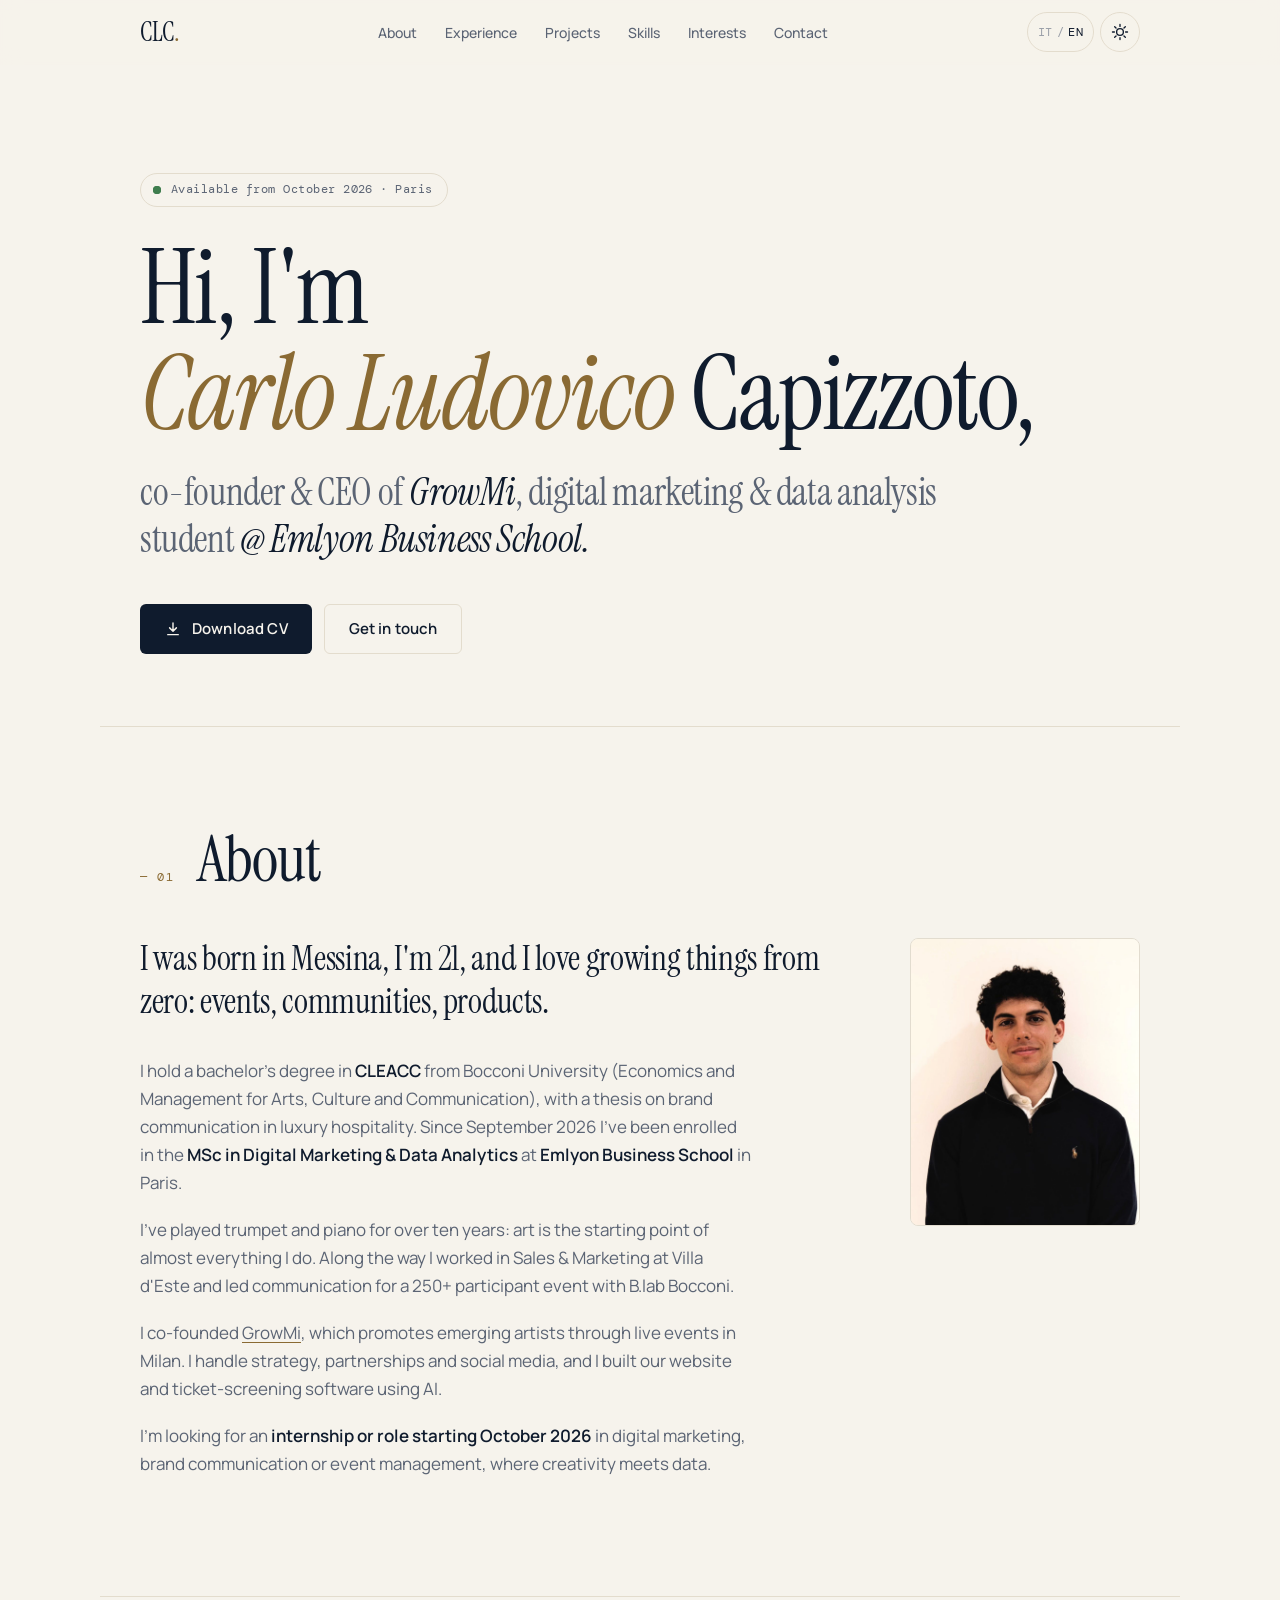
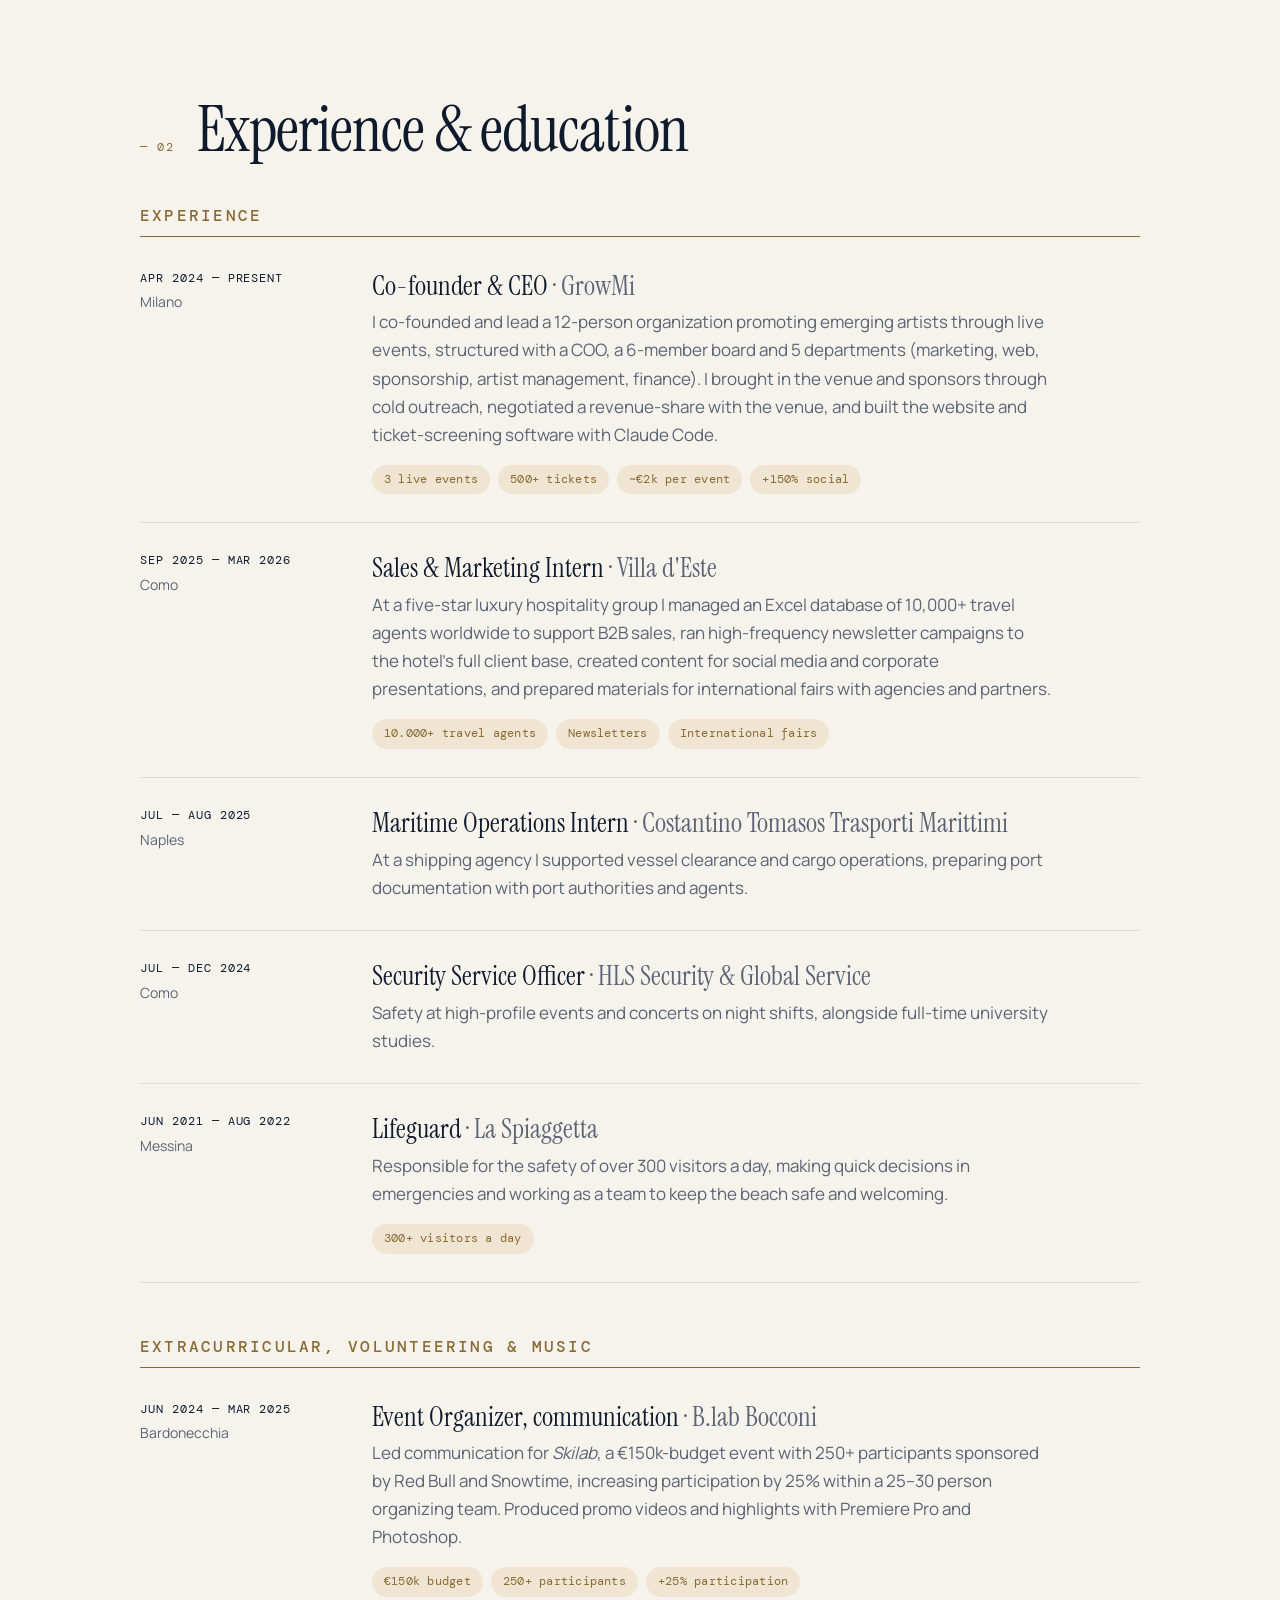
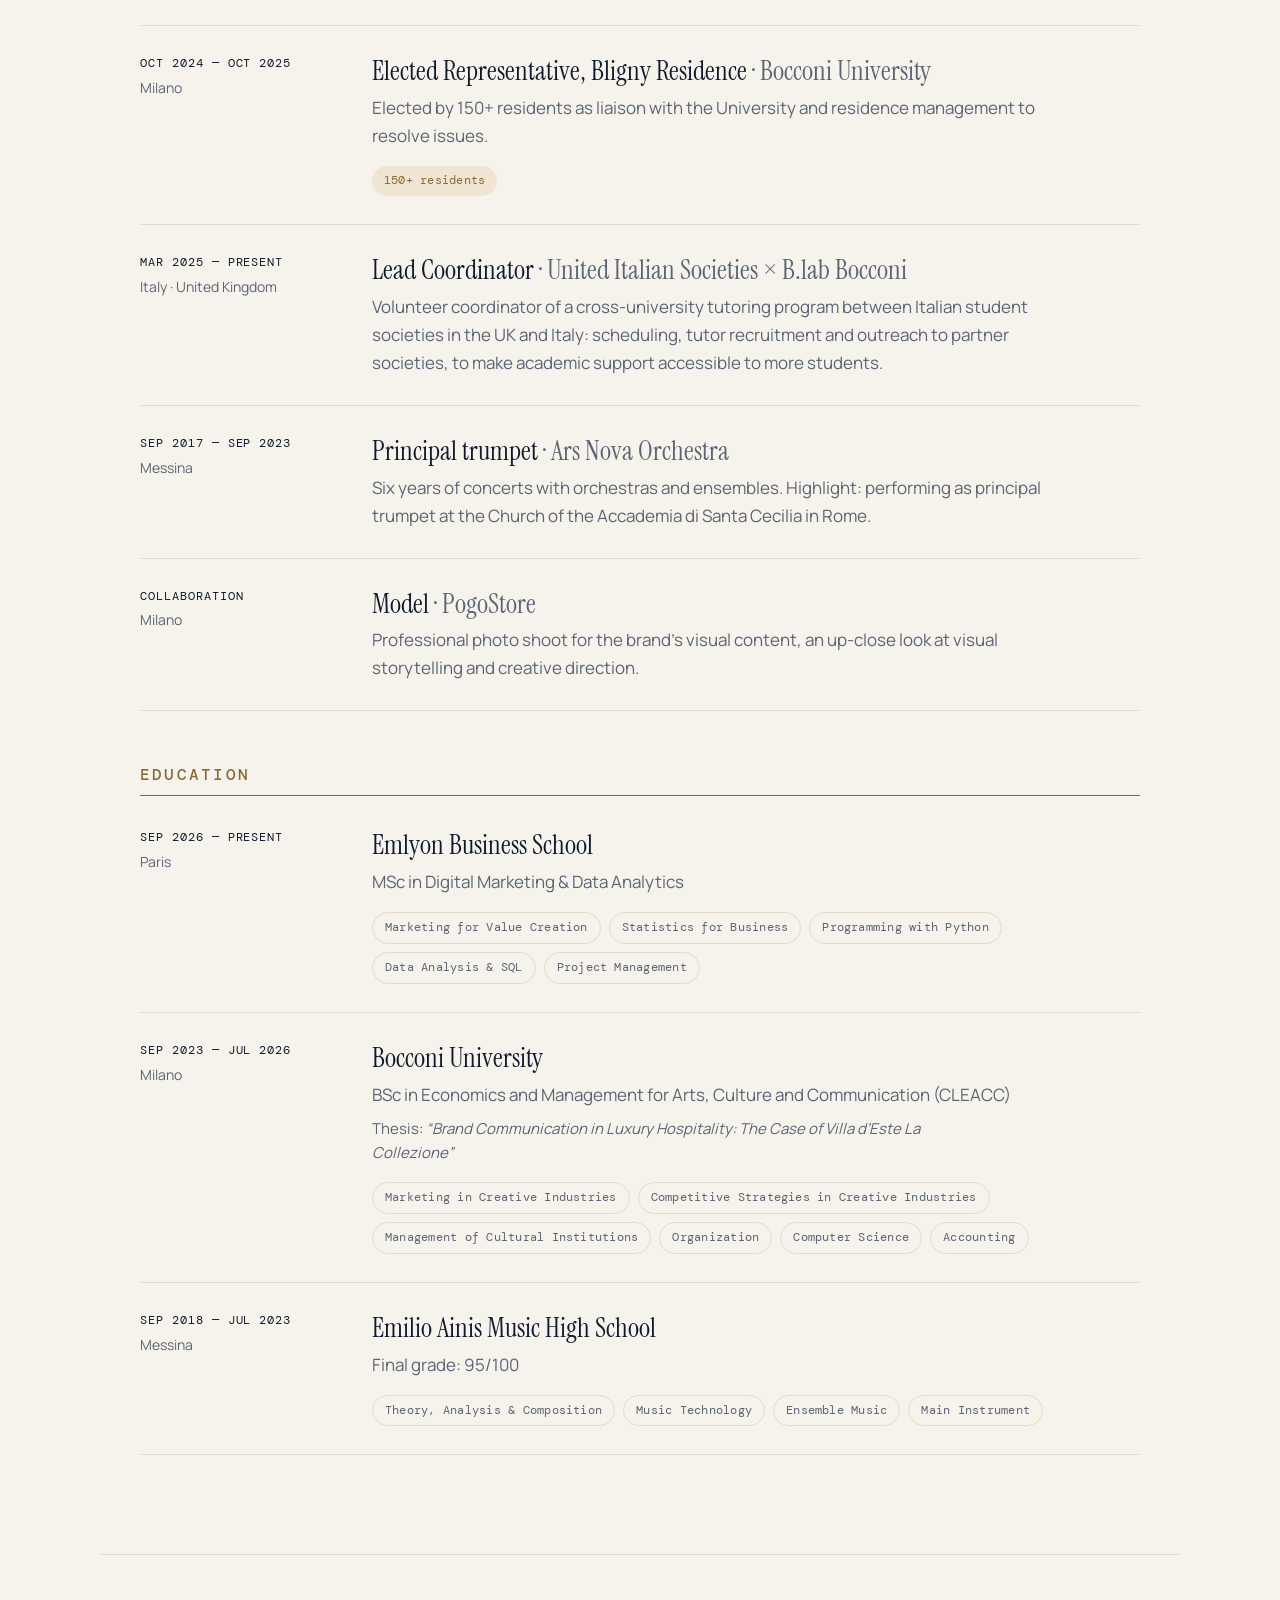
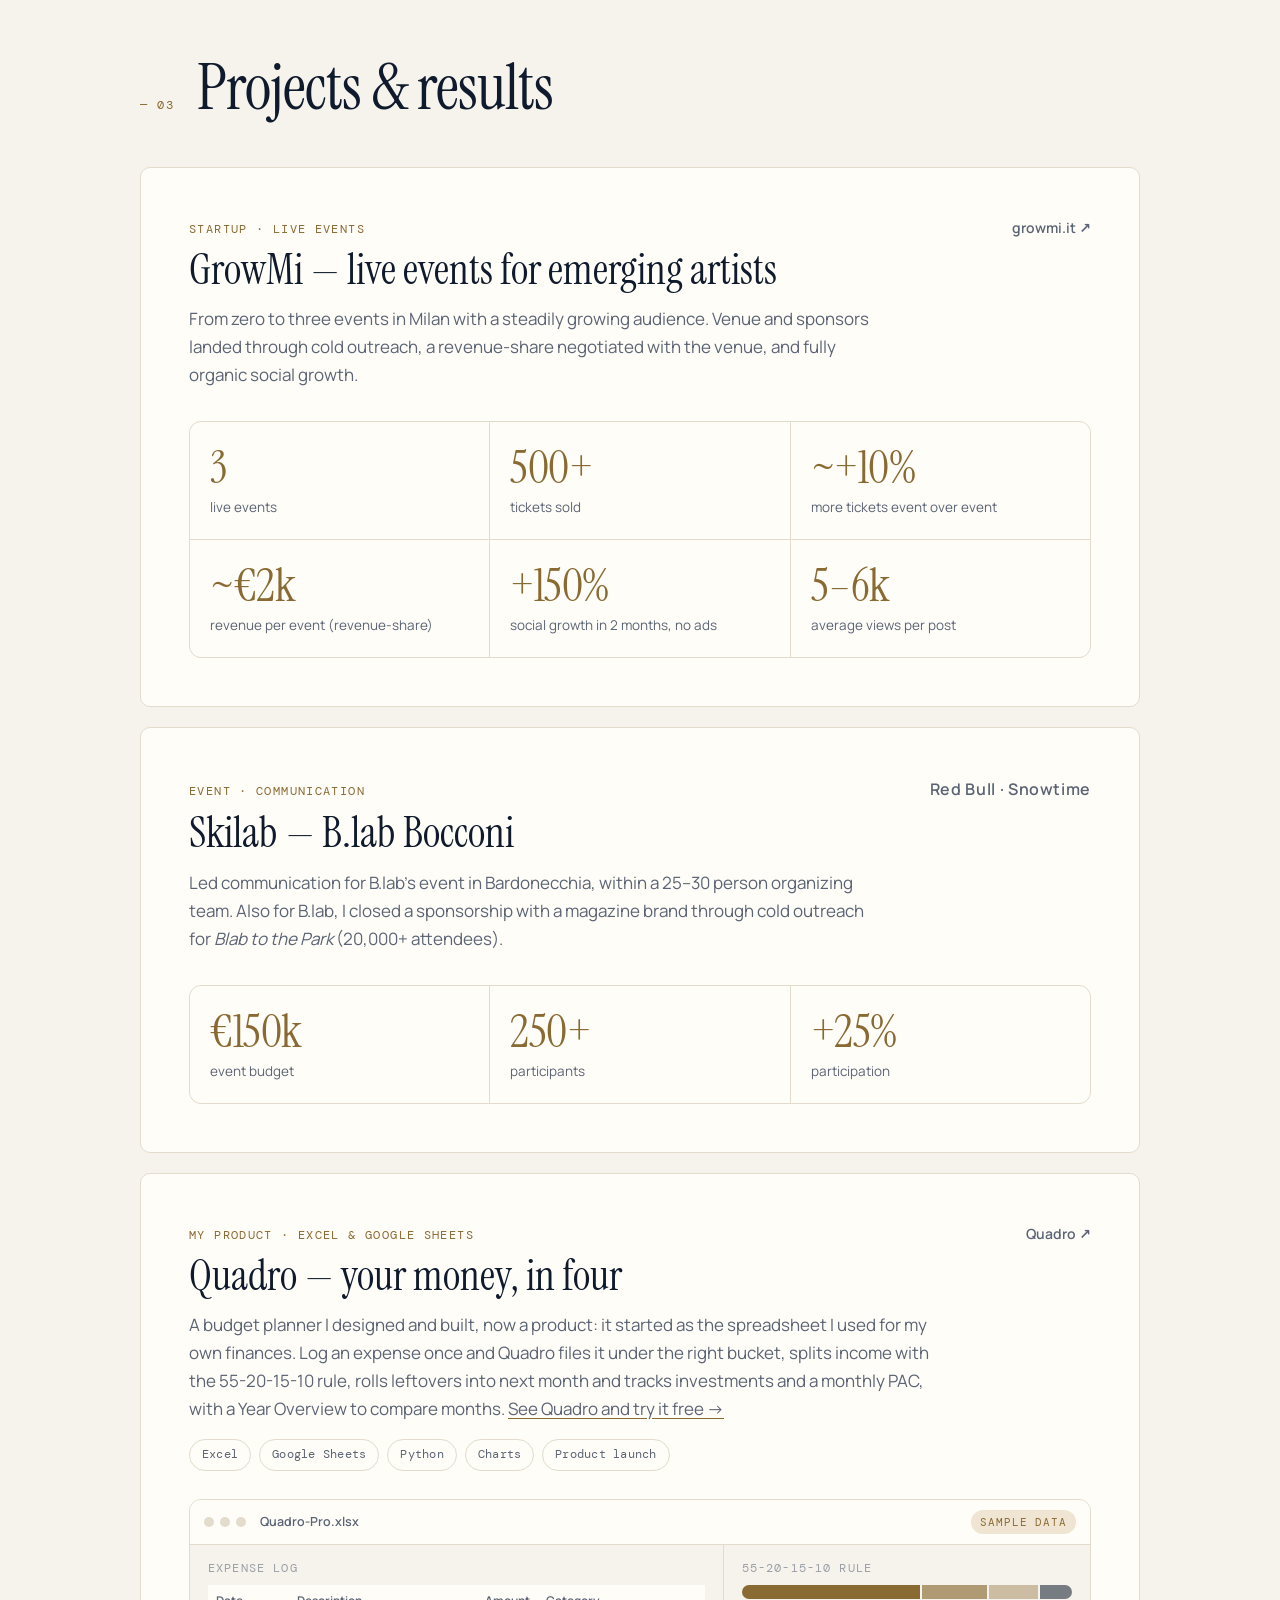
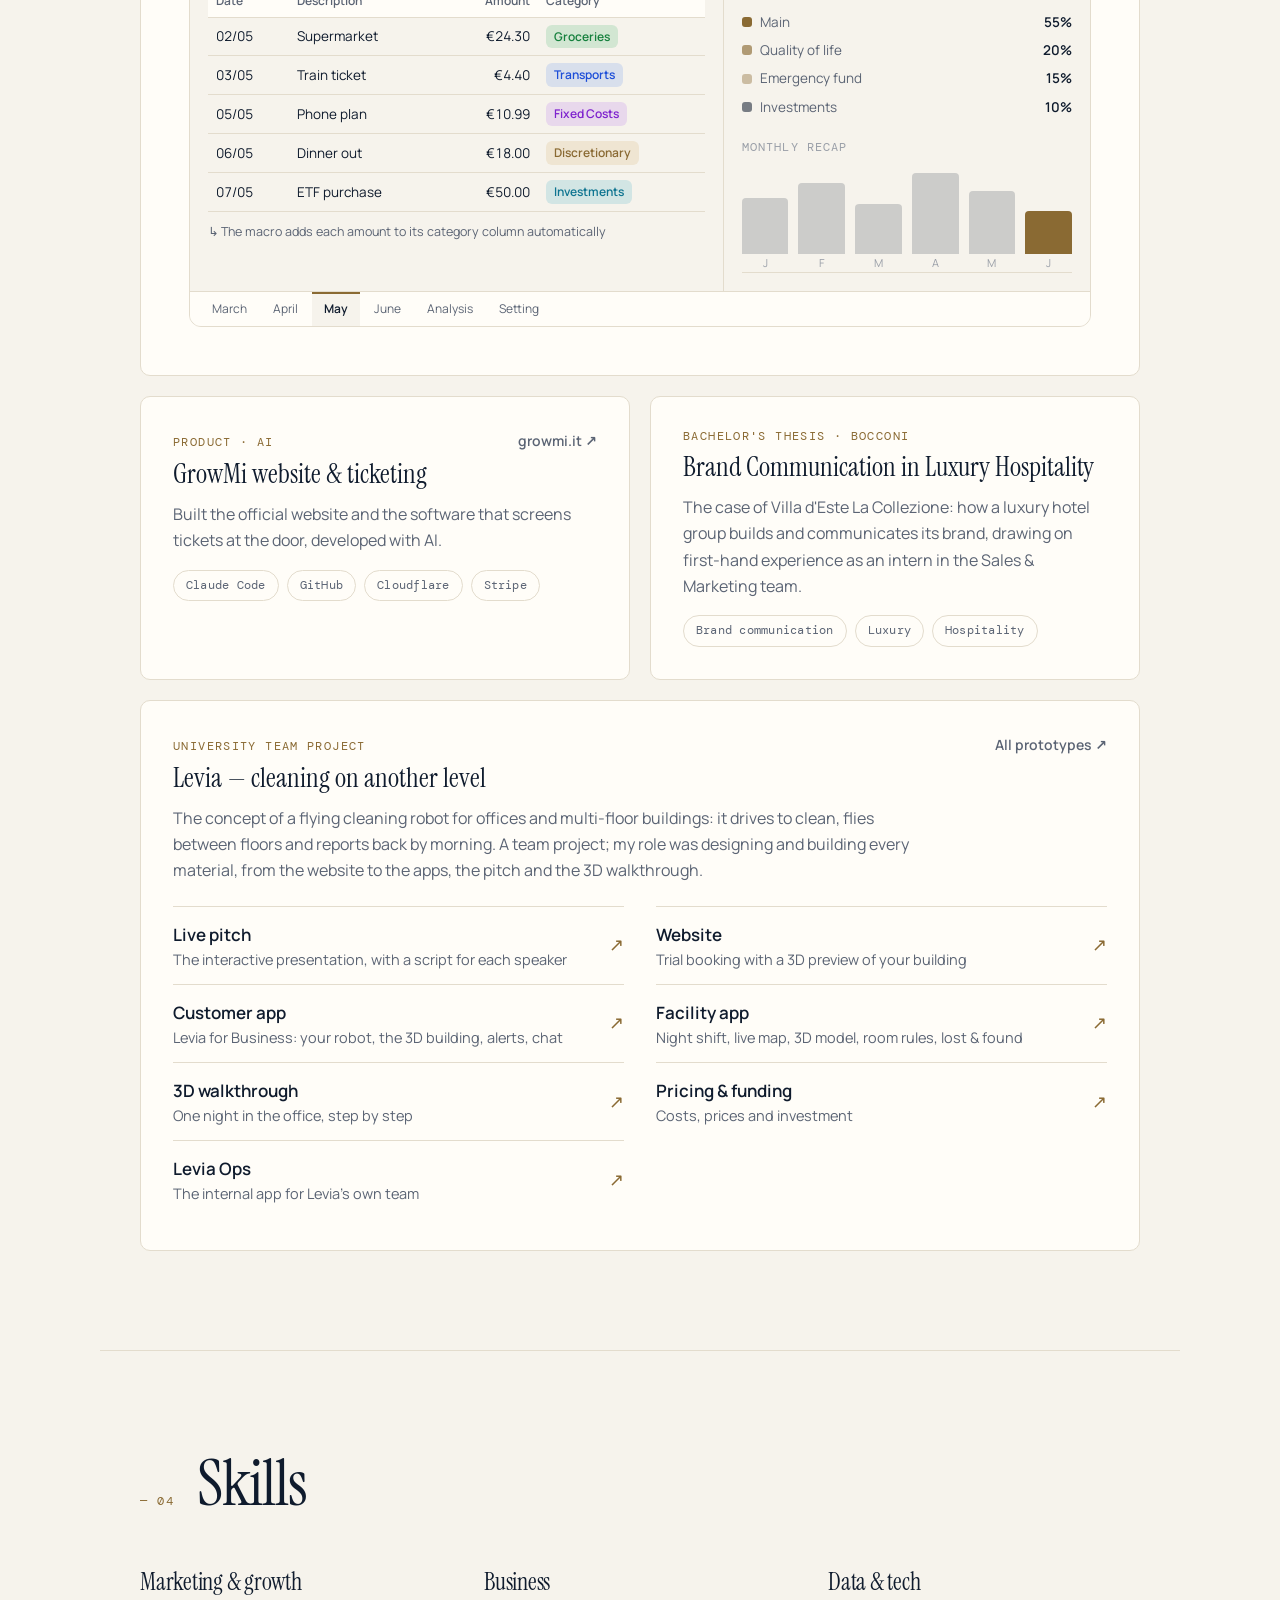
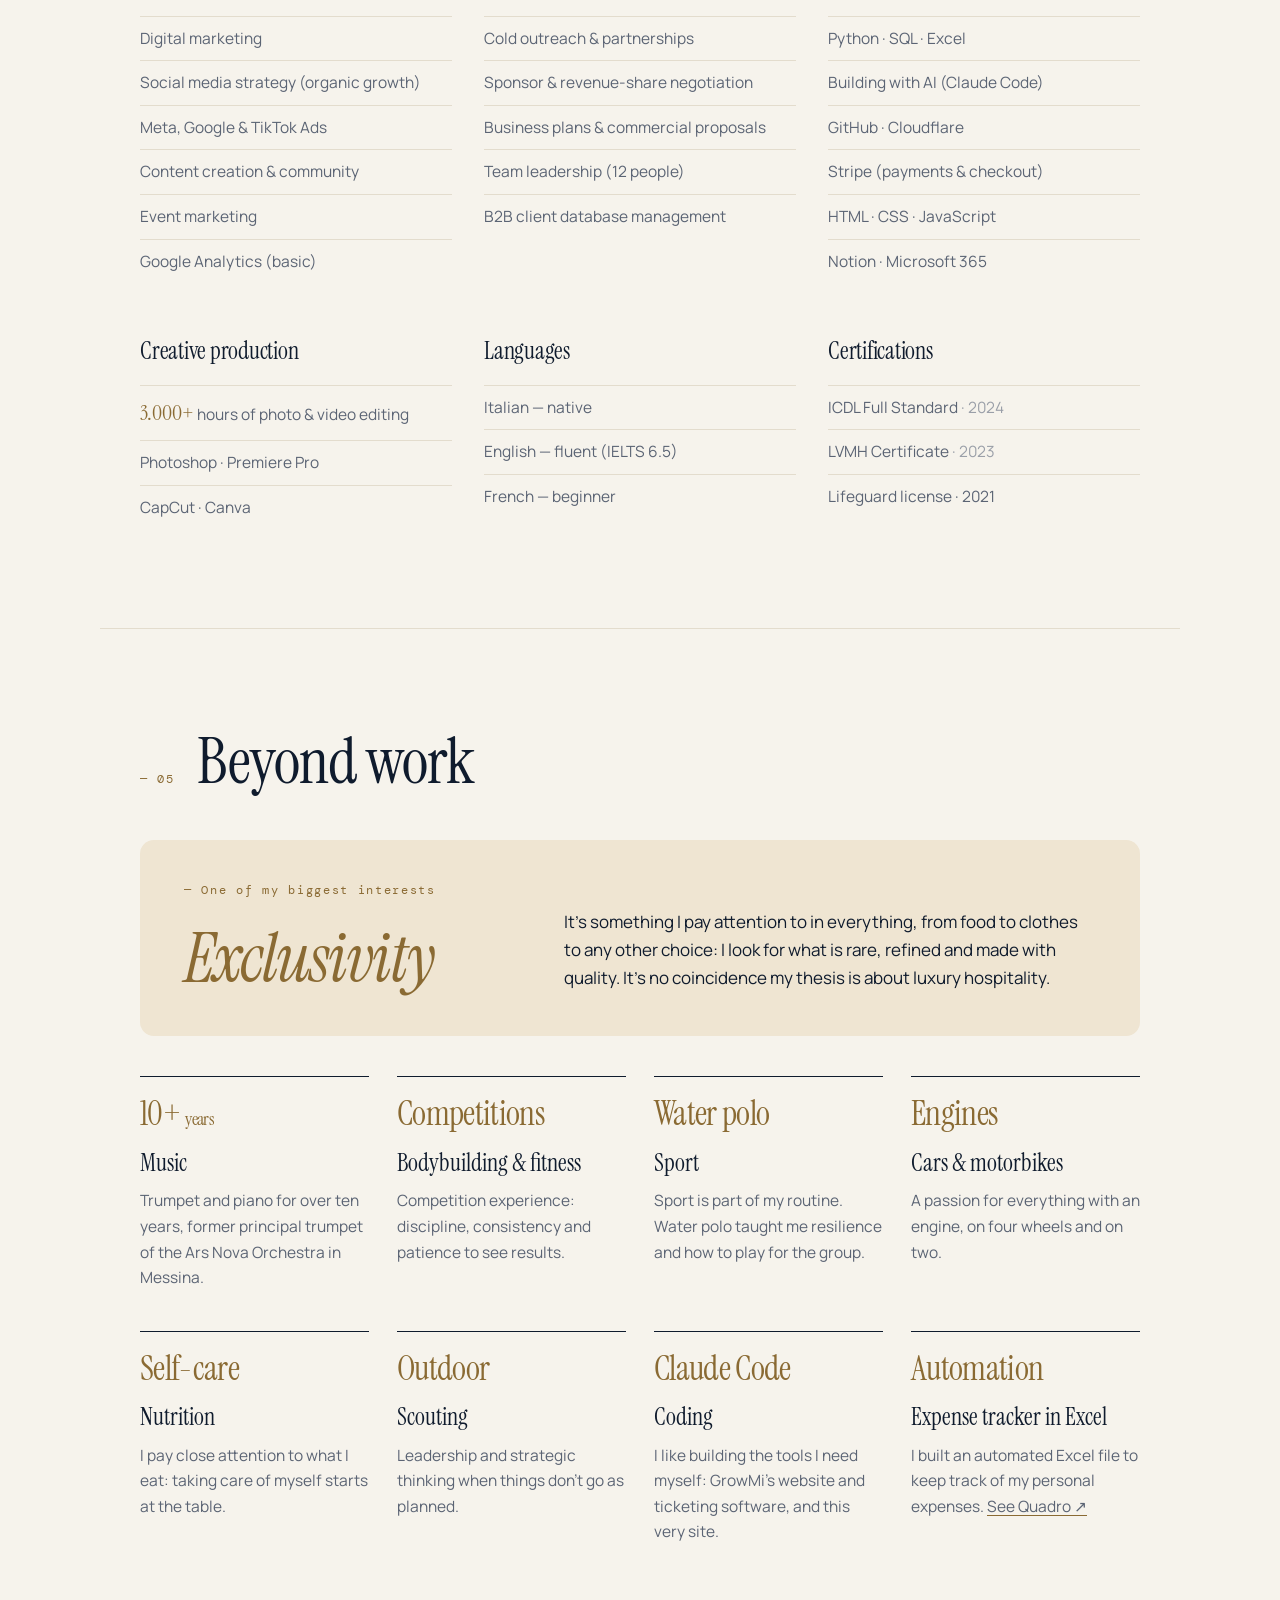
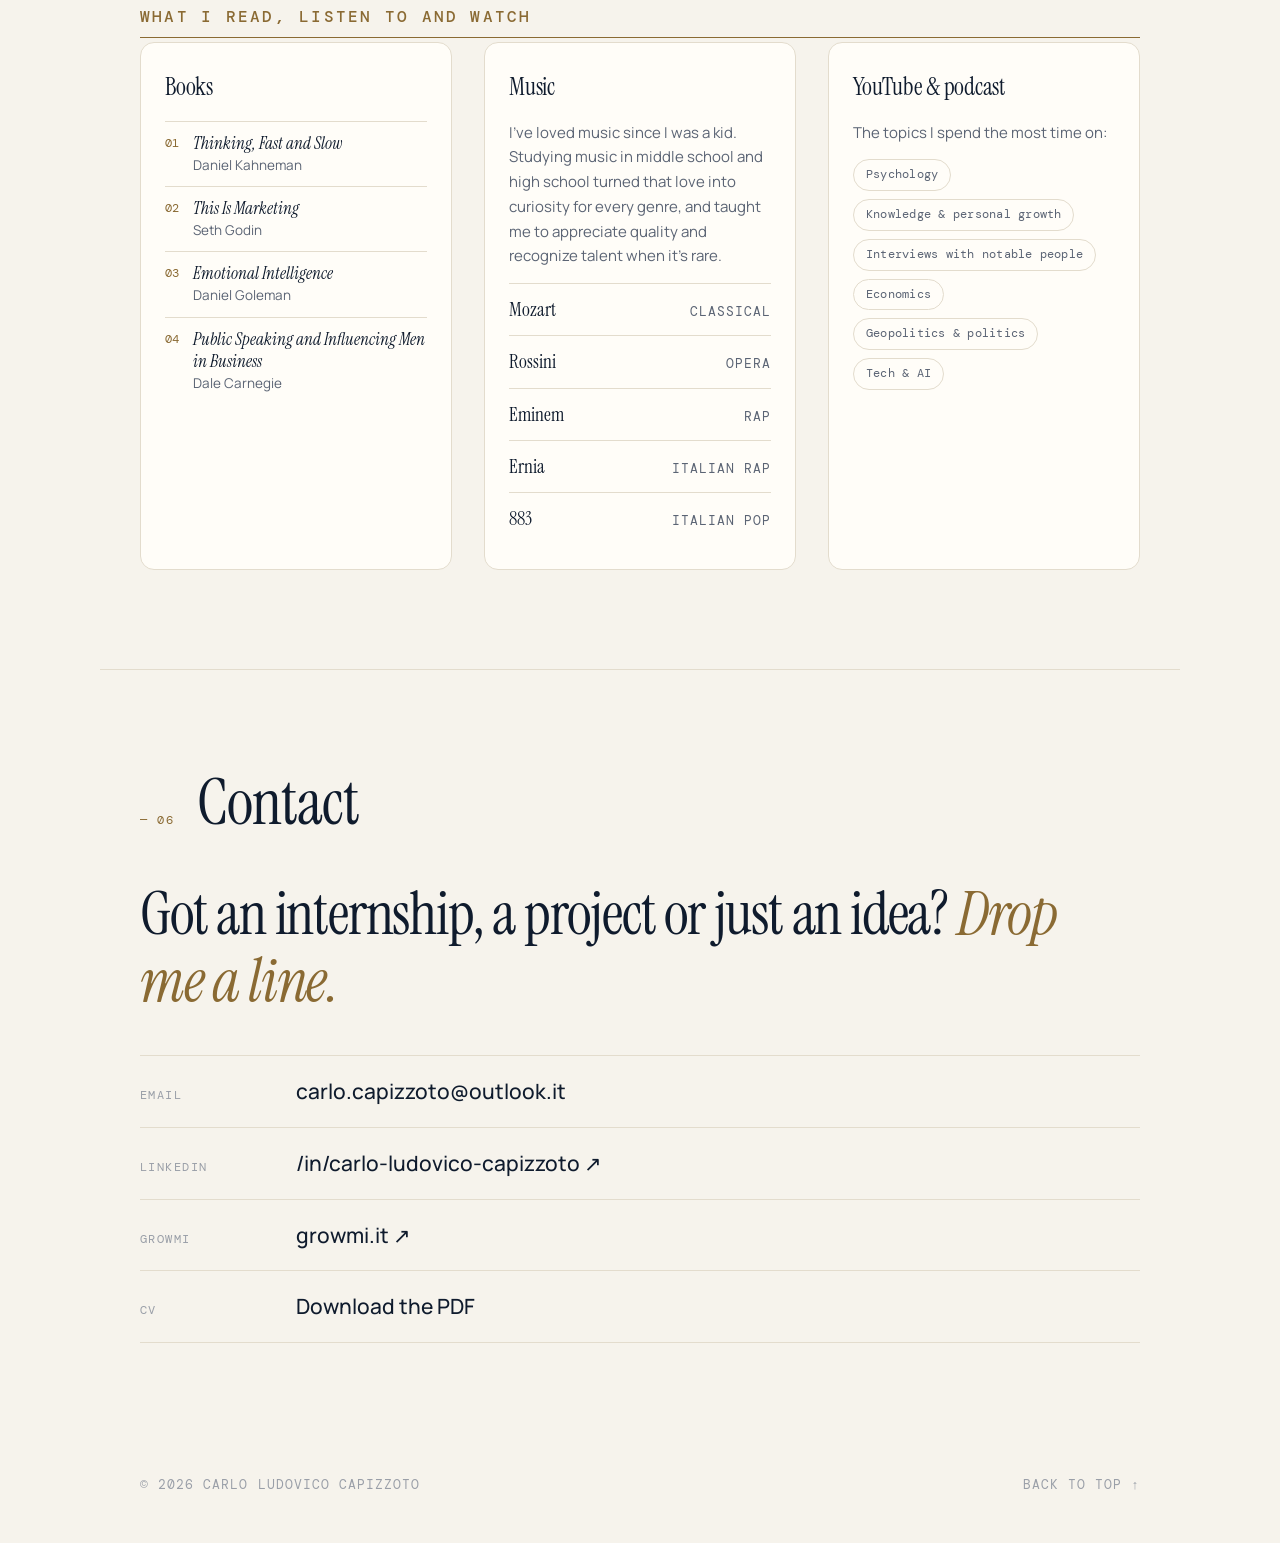
==== index.html @ baaa0d57 "Link a growmi.it nella card del sito e del ticketing Co-Authored-By: Claude Opus 5.5 <noreply@anthro" ====
<!doctype html>
<html lang="en">
<head>
  <meta charset="utf-8">
  <meta name="viewport" content="width=device-width, initial-scale=1">
  <title>Carlo Ludovico Capizzoto — Resume & Portfolio</title>
  <meta name="description" content="Carlo Ludovico Capizzoto: co-founder &amp; CEO of GrowMi, Bocconi graduate (CLEACC), MSc in Digital Marketing &amp; Data Analytics student at Emlyon Business School. Digital marketing, brand communication, event management. Available from October 2026.">
  <meta name="author" content="Carlo Ludovico Capizzoto">
  <link rel="canonical" href="https://carloludovicocapizzoto.github.io/">

  <!-- Open Graph / social -->
  <meta property="og:type" content="profile">
  <meta property="og:title" content="Carlo Ludovico Capizzoto — Resume & Portfolio">
  <meta property="og:description" content="Co-founder &amp; CEO of GrowMi · Bocconi CLEACC · Emlyon Business School. 500+ tickets sold, +150% social growth in 2 months with zero ads.">
  <meta property="og:url" content="https://carloludovicocapizzoto.github.io/">
  <meta property="og:image" content="https://carloludovicocapizzoto.github.io/og-image.png">
  <meta property="og:image:width" content="1200">
  <meta property="og:image:height" content="630">
  <meta property="og:locale" content="en_US">
  <meta property="og:locale:alternate" content="it_IT">
  <meta property="profile:first_name" content="Carlo Ludovico">
  <meta property="profile:last_name" content="Capizzoto">
  <meta name="twitter:card" content="summary_large_image">
  <meta name="twitter:title" content="Carlo Ludovico Capizzoto — Resume & Portfolio">
  <meta name="twitter:description" content="Co-founder &amp; CEO of GrowMi · Bocconi CLEACC · Emlyon Business School.">
  <meta name="twitter:image" content="https://carloludovicocapizzoto.github.io/og-image.png">

  <meta name="theme-color" content="#f6f3ec" media="(prefers-color-scheme: light)">
  <meta name="theme-color" content="#0b1320" media="(prefers-color-scheme: dark)">
  <link rel="icon" href="favicon.svg" type="image/svg+xml">

  <!-- Applica il tema prima del render per evitare il flash -->
  <script>
    (function () {
      try {
        var t = localStorage.getItem('theme');
        if (t === 'light' || t === 'dark') document.documentElement.setAttribute('data-theme', t);
      } catch (e) {}
    })();
  </script>

  <link rel="preconnect" href="https://fonts.googleapis.com">
  <link rel="preconnect" href="https://fonts.gstatic.com" crossorigin>
  <link href="https://fonts.googleapis.com/css2?family=Instrument+Serif:ital@0;1&family=Manrope:wght@400;500;600;700&family=DM+Mono:wght@400;500&display=swap" rel="stylesheet">
  <link rel="stylesheet" href="styles.css">

  <script type="application/ld+json">
  {
    "@context": "https://schema.org",
    "@type": "Person",
    "name": "Carlo Ludovico Capizzoto",
    "url": "https://carloludovicocapizzoto.github.io/",
    "email": "mailto:carlo.capizzoto@outlook.it",
    "jobTitle": "Co-founder & CEO",
    "worksFor": { "@type": "Organization", "name": "GrowMi", "url": "https://growmi.it" },
    "alumniOf": [
      { "@type": "CollegeOrUniversity", "name": "Università Bocconi" }
    ],
    "affiliation": { "@type": "CollegeOrUniversity", "name": "Emlyon Business School" },
    "homeLocation": { "@type": "Place", "name": "Messina, Italia" },
    "sameAs": [
      "https://www.linkedin.com/in/carlo-ludovico-capizzoto-74875328b",
      "https://growmi.it"
    ]
  }
  </script>
</head>
<body>
  <a class="skip-link" href="#main" data-i18n="skip">Skip to content</a>

  <header class="site-header">
    <nav class="nav container" aria-label="Main" data-i18n-aria="navLabel">
      <a class="nav-logo" href="#top" aria-label="Carlo Ludovico Capizzoto — back to top">CLC<span class="dot">.</span></a>
      <ul class="nav-links">
        <li><a href="#about" data-i18n="nav.about">About</a></li>
        <li><a href="#experience" data-i18n="nav.experience">Experience</a></li>
        <li><a href="#projects" data-i18n="nav.projects">Projects</a></li>
        <li><a href="#skills" data-i18n="nav.skills">Skills</a></li>
        <li><a href="#interests" data-i18n="nav.interests">Interests</a></li>
        <li><a href="#contact" data-i18n="nav.contact">Contact</a></li>
      </ul>
      <div class="nav-actions">
        <button class="icon-btn lang-btn" type="button" id="lang-toggle" aria-label="Passa all'italiano">
          <span class="lang-opt" data-lang="it">IT</span><span class="lang-sep" aria-hidden="true">/</span><span class="lang-opt" data-lang="en">EN</span>
        </button>
        <button class="icon-btn" type="button" id="theme-toggle" aria-label="Toggle light/dark theme">
          <svg class="icon-sun" viewBox="0 0 24 24" width="18" height="18" aria-hidden="true"><circle cx="12" cy="12" r="4.5" fill="none" stroke="currentColor" stroke-width="1.8"/><path d="M12 2v2.5M12 19.5V22M2 12h2.5M19.5 12H22M4.9 4.9l1.8 1.8M17.3 17.3l1.8 1.8M4.9 19.1l1.8-1.8M17.3 6.7l1.8-1.8" stroke="currentColor" stroke-width="1.8" stroke-linecap="round"/></svg>
          <svg class="icon-moon" viewBox="0 0 24 24" width="18" height="18" aria-hidden="true"><path d="M20 14.5A8 8 0 0 1 9.5 4a8 8 0 1 0 10.5 10.5Z" fill="none" stroke="currentColor" stroke-width="1.8" stroke-linejoin="round"/></svg>
        </button>
      </div>
    </nav>
  </header>

  <main id="main">
    <!-- HERO -->
    <section class="hero container" id="top">
      <p class="availability"><span class="pulse" aria-hidden="true"></span><span data-i18n="hero.available">Available from October 2026 · Paris</span></p>
      <h1 class="hero-title">
        <span class="hero-hi" data-i18n="hero.hi">Hi, I'm</span>
        <span class="hero-name"><em>Carlo Ludovico</em> Capizzoto,</span>
      </h1>
      <p class="hero-sub" data-i18n="hero.sub">co-founder &amp; CEO of <strong>GrowMi</strong>, digital marketing &amp; data analysis student <em>@ Emlyon Business School.</em></p>
      <div class="hero-cta">
        <a class="btn btn-primary" href="cv.pdf" download="Carlo-Ludovico-Capizzoto-CV.pdf">
          <svg viewBox="0 0 24 24" width="18" height="18" aria-hidden="true"><path d="M12 4v11m0 0-4.5-4.5M12 15l4.5-4.5M5 19.5h14" fill="none" stroke="currentColor" stroke-width="1.9" stroke-linecap="round" stroke-linejoin="round"/></svg>
          <span data-i18n="cta.cv">Download CV</span>
        </a>
        <a class="btn btn-ghost" href="#contact" data-i18n="cta.contact">Get in touch</a>
      </div>

    </section>

    <!-- ABOUT -->
    <section class="section container" id="about" aria-labelledby="about-title">
      <div class="section-head">
        <p class="eyebrow">01</p>
        <h2 id="about-title" data-i18n="about.title">About</h2>
      </div>
      <div class="about-grid">
        <div class="about-text">
          <p class="lead" data-i18n="about.lead">I was born in Messina, I'm 21, and I love growing things from zero: events, communities, products.</p>
          <p data-i18n="about.p1">I hold a bachelor's degree in <strong>CLEACC</strong> from Bocconi University (Economics and Management for Arts, Culture and Communication), with a thesis on brand communication in luxury hospitality. Since September 2026 I've been enrolled in the <strong>MSc in Digital Marketing &amp; Data Analytics</strong> at <strong>Emlyon Business School</strong> in Paris.</p>
          <p data-i18n="about.p1b">I've played trumpet and piano for over ten years: art is the starting point of almost everything I do. Along the way I worked in Sales &amp; Marketing at Villa d'Este and led communication for a 250+ participant event with B.lab Bocconi.</p>
          <p data-i18n="about.p2">I co-founded <a href="https://growmi.it" target="_blank" rel="noopener">GrowMi</a>, which promotes emerging artists through live events in Milan. I handle strategy, partnerships and social media, and I built our website and ticket-screening software using AI.</p>
          <p data-i18n="about.p3">I'm looking for an <strong>internship or role starting October 2026</strong> in digital marketing, brand communication or event management, where creativity meets data.</p>
        </div>
        <figure class="about-photo">
          <img src="photo.jpg" alt="Photo of Carlo Ludovico Capizzoto" data-i18n-alt="about.photoAlt" width="480" height="600" loading="lazy" onerror="this.onerror=null;this.src='photo-placeholder.svg'">
        </figure>
      </div>
    </section>

    <!-- EXPERIENCE -->
    <section class="section container" id="experience" aria-labelledby="exp-title">
      <div class="section-head">
        <p class="eyebrow">02</p>
        <h2 id="exp-title" data-i18n="exp.title">Experience &amp; education</h2>
      </div>

      <div class="timeline-group">
        <h3 class="timeline-label" data-i18n="exp.work">Experience</h3>
        <ol class="timeline">
          <li class="tl-item">
            <div class="tl-meta">
              <span class="tl-date" data-i18n="exp.growmi.date">Apr 2024 — present</span>
              <span class="tl-place">Milano</span>
            </div>
            <div class="tl-body">
              <h4>Co-founder &amp; CEO <span class="at">· GrowMi</span></h4>
              <p data-i18n="exp.growmi.desc">I co-founded and lead a 12-person organization promoting emerging artists through live events, structured with a COO, a 6-member board and 5 departments (marketing, web, sponsorship, artist management, finance). I brought in the venue and sponsors through cold outreach, negotiated a revenue-share with the venue, and built the website and ticket-screening software with Claude Code.</p>
              <ul class="chips">
                <li>3 <span data-i18n="chip.events">live events</span></li>
                <li>500+ <span data-i18n="chip.tickets">tickets</span></li>
                <li>~€2k <span data-i18n="chip.perEvent">per event</span></li>
                <li>+150% social</li>
              </ul>
            </div>
          </li>
          <li class="tl-item">
            <div class="tl-meta">
              <span class="tl-date" data-i18n="exp.vde.date">Sep 2025 — Mar 2026</span>
              <span class="tl-place">Como</span>
            </div>
            <div class="tl-body">
              <h4>Sales &amp; Marketing Intern <span class="at">· Villa d'Este</span></h4>
              <p data-i18n="exp.vde.desc">At a five-star luxury hospitality group I managed an Excel database of 10,000+ travel agents worldwide to support B2B sales, ran high-frequency newsletter campaigns to the hotel's full client base, created content for social media and corporate presentations, and prepared materials for international fairs with agencies and partners.</p>
              <ul class="chips">
                <li>10.000+ <span data-i18n="chip.agents">travel agents</span></li>
                <li data-i18n="chip.newsletter">Newsletters</li>
                <li data-i18n="chip.fairs">International fairs</li>
              </ul>
            </div>
          </li>
          <li class="tl-item">
            <div class="tl-meta">
              <span class="tl-date" data-i18n="exp.ctm.date">Jul — Aug 2025</span>
              <span class="tl-place" data-i18n="exp.ctm.place">Naples</span>
            </div>
            <div class="tl-body">
              <h4>Maritime Operations Intern <span class="at">· Costantino Tomasos Trasporti Marittimi</span></h4>
              <p data-i18n="exp.ctm.desc">At a shipping agency I supported vessel clearance and cargo operations, preparing port documentation with port authorities and agents.</p>
            </div>
          </li>
          <li class="tl-item">
            <div class="tl-meta">
              <span class="tl-date" data-i18n="exp.sec.date">Jul — Dec 2024</span>
              <span class="tl-place">Como</span>
            </div>
            <div class="tl-body">
              <h4>Security Service Officer <span class="at">· HLS Security &amp; Global Service</span></h4>
              <p data-i18n="exp.sec.desc">Safety at high-profile events and concerts on night shifts, alongside full-time university studies.</p>
            </div>
          </li>
          <li class="tl-item">
            <div class="tl-meta">
              <span class="tl-date" data-i18n="exp.lg.date">Jun 2021 — Aug 2022</span>
              <span class="tl-place">Messina</span>
            </div>
            <div class="tl-body">
              <h4><span data-i18n="exp.lg.role">Lifeguard</span> <span class="at">· La Spiaggetta</span></h4>
              <p data-i18n="exp.lg.desc">Responsible for the safety of over 300 visitors a day, making quick decisions in emergencies and working as a team to keep the beach safe and welcoming.</p>
              <ul class="chips">
                <li>300+ <span data-i18n="chip.daily">visitors a day</span></li>
              </ul>
            </div>
          </li>
        </ol>
      </div>

      <div class="timeline-group">
        <h3 class="timeline-label" data-i18n="exp.extra">Extracurricular, volunteering &amp; music</h3>
        <ol class="timeline">
          <li class="tl-item">
            <div class="tl-meta">
              <span class="tl-date" data-i18n="exp.blab.date">Jun 2024 — Mar 2025</span>
              <span class="tl-place">Bardonecchia</span>
            </div>
            <div class="tl-body">
              <h4><span data-i18n="exp.blab.role">Event Organizer, communication</span> <span class="at">· B.lab Bocconi</span></h4>
              <p data-i18n="exp.blab.desc">Led communication for <em>Skilab</em>, a €150k-budget event with 250+ participants sponsored by Red Bull and Snowtime, increasing participation by 25% within a 25–30 person organizing team. Produced promo videos and highlights with Premiere Pro and Photoshop.</p>
              <ul class="chips">
                <li>€150k budget</li>
                <li>250+ <span data-i18n="chip.participants">participants</span></li>
                <li>+25% <span data-i18n="chip.participation">participation</span></li>
              </ul>
            </div>
          </li>
          <li class="tl-item">
            <div class="tl-meta">
              <span class="tl-date" data-i18n="exp.rep.date">Oct 2024 — Oct 2025</span>
              <span class="tl-place">Milano</span>
            </div>
            <div class="tl-body">
              <h4><span data-i18n="exp.rep.role">Elected Representative, Bligny Residence</span> <span class="at">· <span data-i18n="edu.bocconi.name">Bocconi University</span></span></h4>
              <p data-i18n="exp.rep.desc">Elected by 150+ residents as liaison with the University and residence management to resolve issues.</p>
              <ul class="chips">
                <li>150+ <span data-i18n="chip.residents">residents</span></li>
              </ul>
            </div>
          </li>
          <li class="tl-item">
            <div class="tl-meta">
              <span class="tl-date" data-i18n="exp.uis.date">Mar 2025 — present</span>
              <span class="tl-place" data-i18n="exp.uis.place">Italy · United Kingdom</span>
            </div>
            <div class="tl-body">
              <h4>Lead Coordinator <span class="at">· United Italian Societies × B.lab Bocconi</span></h4>
              <p data-i18n="exp.uis.desc">Volunteer coordinator of a cross-university tutoring program between Italian student societies in the UK and Italy: scheduling, tutor recruitment and outreach to partner societies, to make academic support accessible to more students.</p>
            </div>
          </li>
          <li class="tl-item">
            <div class="tl-meta">
              <span class="tl-date" data-i18n="exp.ars.date">Sep 2017 — Sep 2023</span>
              <span class="tl-place">Messina</span>
            </div>
            <div class="tl-body">
              <h4><span data-i18n="exp.ars.role">Principal trumpet</span> <span class="at">· Ars Nova Orchestra</span></h4>
              <p data-i18n="exp.ars.desc">Six years of concerts with orchestras and ensembles. Highlight: performing as principal trumpet at the Church of the Accademia di Santa Cecilia in Rome.</p>
            </div>
          </li>
          <li class="tl-item">
            <div class="tl-meta">
              <span class="tl-date" data-i18n="exp.pogo.date">Collaboration</span>
              <span class="tl-place">Milano</span>
            </div>
            <div class="tl-body">
              <h4><span data-i18n="exp.pogo.role">Model</span> <span class="at">· PogoStore</span></h4>
              <p data-i18n="exp.pogo.desc">Professional photo shoot for the brand's visual content, an up-close look at visual storytelling and creative direction.</p>
            </div>
          </li>
        </ol>
      </div>

      <div class="timeline-group">
        <h3 class="timeline-label" data-i18n="exp.edu">Education</h3>
        <ol class="timeline">
          <li class="tl-item">
            <div class="tl-meta">
              <span class="tl-date" data-i18n="edu.emlyon.date">Sep 2026 — present</span>
              <span class="tl-place" data-i18n="edu.emlyon.place">Paris</span>
            </div>
            <div class="tl-body">
              <h4>Emlyon Business School</h4>
              <p>MSc in Digital Marketing &amp; Data Analytics</p>
              <ul class="chips chips-plain">
                <li>Marketing for Value Creation</li><li>Statistics for Business</li><li>Programming with Python</li><li>Data Analysis &amp; SQL</li><li>Project Management</li>
              </ul>
            </div>
          </li>
          <li class="tl-item">
            <div class="tl-meta">
              <span class="tl-date" data-i18n="edu.bocconi.date">Sep 2023 — Jul 2026</span>
              <span class="tl-place">Milano</span>
            </div>
            <div class="tl-body">
              <h4 data-i18n="edu.bocconi.name">Bocconi University</h4>
              <p>BSc in Economics and Management for Arts, Culture and Communication (CLEACC)</p>
              <p class="thesis"><span data-i18n="edu.thesis">Thesis:</span> <em>“Brand Communication in Luxury Hospitality: The Case of Villa d’Este La Collezione”</em></p>
              <ul class="chips chips-plain">
                <li>Marketing in Creative Industries</li><li>Competitive Strategies in Creative Industries</li><li>Management of Cultural Institutions</li><li>Organization</li><li>Computer Science</li><li>Accounting</li>
              </ul>
            </div>
          </li>
          <li class="tl-item">
            <div class="tl-meta">
              <span class="tl-date" data-i18n="edu.ainis.date">Sep 2018 — Jul 2023</span>
              <span class="tl-place">Messina</span>
            </div>
            <div class="tl-body">
              <h4 data-i18n="edu.ainis.name">Emilio Ainis Music High School</h4>
              <p data-i18n="edu.ainis.desc">Final grade: 95/100</p>
              <ul class="chips chips-plain">
                <li data-i18n="edu.ainis.c1">Theory, Analysis &amp; Composition</li><li data-i18n="edu.ainis.c2">Music Technology</li><li data-i18n="edu.ainis.c3">Ensemble Music</li><li data-i18n="edu.ainis.c4">Main Instrument</li>
              </ul>
            </div>
          </li>
        </ol>
      </div>
    </section>

    <!-- PROJECTS -->
    <section class="section container" id="projects" aria-labelledby="proj-title">
      <div class="section-head">
        <p class="eyebrow">03</p>
        <h2 id="proj-title" data-i18n="proj.title">Projects &amp; results</h2>
      </div>

      <article class="card card-feature">
        <div class="card-top">
          <p class="card-tag" data-i18n="proj.growmi.tag">Startup · Live events</p>
          <a class="card-link" href="https://growmi.it" target="_blank" rel="noopener">growmi.it <span aria-hidden="true">↗</span></a>
        </div>
        <h3 data-i18n="proj.growmi.title">GrowMi — live events for emerging artists</h3>
        <p data-i18n="proj.growmi.desc">From zero to three events in Milan with a steadily growing audience. Venue and sponsors landed through cold outreach, a revenue-share negotiated with the venue, and fully organic social growth.</p>
        <dl class="metrics">
          <div class="metric"><dt data-i18n="m.events">live events</dt><dd>3</dd></div>
          <div class="metric"><dt data-i18n="m.tickets">tickets sold</dt><dd>500+</dd></div>
          <div class="metric"><dt data-i18n="m.growth">more tickets event over event</dt><dd>~+10%</dd></div>
          <div class="metric"><dt data-i18n="m.revenue">revenue per event (revenue-share)</dt><dd>~€2k</dd></div>
          <div class="metric"><dt data-i18n="m.social">social growth in 2 months, no ads</dt><dd>+150%</dd></div>
          <div class="metric"><dt data-i18n="m.views">average views per post</dt><dd>5–6k</dd></div>
        </dl>
      </article>

      <article class="card card-feature card-feature-2">
        <div class="card-top">
          <p class="card-tag" data-i18n="proj.skilab.tag">Event · Communication</p>
          <p class="card-sponsors">Red Bull · Snowtime</p>
        </div>
        <h3 data-i18n="proj.skilab.title">Skilab — B.lab Bocconi</h3>
        <p data-i18n="proj.skilab.desc">Led communication for B.lab's event in Bardonecchia, within a 25–30 person organizing team. Also for B.lab, I closed a sponsorship with a magazine brand through cold outreach for <em>Blab to the Park</em> (20,000+ attendees).</p>
        <dl class="metrics">
          <div class="metric"><dt data-i18n="m.budget">event budget</dt><dd>€150k</dd></div>
          <div class="metric"><dt data-i18n="m.participants">participants</dt><dd>250+</dd></div>
          <div class="metric"><dt data-i18n="m.participation">participation</dt><dd>+25%</dd></div>
        </dl>
      </article>

      <article class="card card-feature card-excel">
        <div class="card-top">
          <p class="card-tag" data-i18n="proj.xl.tag">My product · Excel &amp; Google Sheets</p>
          <a class="card-link" href="quadro/">Quadro <span aria-hidden="true">↗</span></a>
        </div>
        <h3 data-i18n="proj.xl.title">Quadro — your money, in four</h3>
        <p data-i18n="proj.xl.desc">A budget planner I designed and built, now a product: it started as the spreadsheet I used for my own finances. Log an expense once and Quadro files it under the right bucket, splits income with the 55-20-15-10 rule, rolls leftovers into next month and tracks investments and a monthly PAC, with a Year Overview to compare months. <a href="quadro/">See Quadro and try it free →</a></p>
        <ul class="chips chips-plain">
          <li>Excel</li><li>Google Sheets</li><li>Python</li><li data-i18n="chip.charts">Charts</li><li data-i18n="chip.product">Product launch</li>
        </ul>

        <figure class="xl" aria-label="Preview of the workbook with sample data" data-i18n-aria="xl.label">
          <div class="xl-bar">
            <span class="xl-dot"></span><span class="xl-dot"></span><span class="xl-dot"></span>
            <span class="xl-file">Quadro-Pro.xlsx</span>
            <span class="xl-sample" data-i18n="xl.sample">Sample data</span>
          </div>
          <div class="xl-body">
            <div class="xl-pane xl-log">
              <p class="xl-pane-title" data-i18n="xl.log">Expense log</p>
              <table>
                <thead><tr><th data-i18n="xl.date">Date</th><th data-i18n="xl.desc">Description</th><th class="num" data-i18n="xl.amount">Amount</th><th data-i18n="xl.cat">Category</th></tr></thead>
                <tbody>
                  <tr><td>02/05</td><td data-i18n="xl.r1">Supermarket</td><td class="num">€24.30</td><td><span class="xl-tag t-groc">Groceries</span></td></tr>
                  <tr><td>03/05</td><td data-i18n="xl.r2">Train ticket</td><td class="num">€4.40</td><td><span class="xl-tag t-trans">Transports</span></td></tr>
                  <tr><td>05/05</td><td data-i18n="xl.r3">Phone plan</td><td class="num">€10.99</td><td><span class="xl-tag t-fixed">Fixed Costs</span></td></tr>
                  <tr><td>06/05</td><td data-i18n="xl.r4">Dinner out</td><td class="num">€18.00</td><td><span class="xl-tag t-disc">Discretionary</span></td></tr>
                  <tr><td>07/05</td><td data-i18n="xl.r5">ETF purchase</td><td class="num">€50.00</td><td><span class="xl-tag t-inv">Investments</span></td></tr>
                </tbody>
              </table>
              <p class="xl-note" data-i18n="xl.macro">↳ The macro adds each amount to its category column automatically</p>
            </div>

            <div class="xl-pane">
              <p class="xl-pane-title" data-i18n="xl.rule">55-20-15-10 rule</p>
              <div class="xl-stack" role="img" aria-label="Main 55%, Quality of life 20%, Emergency fund 15%, Investments 10%">
                <span style="flex:55" class="s1"></span><span style="flex:20" class="s2"></span><span style="flex:15" class="s3"></span><span style="flex:10" class="s4"></span>
              </div>
              <ul class="xl-legend">
                <li><i class="s1"></i>Main <b>55%</b></li>
                <li><i class="s2"></i><span data-i18n="xl.qol">Quality of life</span> <b>20%</b></li>
                <li><i class="s3"></i><span data-i18n="xl.emerg">Emergency fund</span> <b>15%</b></li>
                <li><i class="s4"></i><span data-i18n="xl.inv">Investments</span> <b>10%</b></li>
              </ul>

              <p class="xl-pane-title xl-mt" data-i18n="xl.recap">Monthly recap</p>
              <div class="xl-bars" role="img" aria-label="Sample monthly spending, January to June">
                <div style="--h:62%"><span>J</span></div>
                <div style="--h:78%"><span>F</span></div>
                <div style="--h:55%"><span>M</span></div>
                <div style="--h:90%"><span>A</span></div>
                <div style="--h:70%"><span>M</span></div>
                <div style="--h:48%" class="cur"><span>J</span></div>
              </div>
            </div>
          </div>
          <div class="xl-tabs" aria-hidden="true">
            <span>March</span><span>April</span><span class="on">May</span><span>June</span><span>Analysis</span><span>Setting</span>
          </div>
        </figure>
      </article>

      <div class="cards">
        <article class="card">
          <div class="card-top">
            <p class="card-tag" data-i18n="proj.tech.tag">Product · AI</p>
            <a class="card-link" href="https://growmi.it" target="_blank" rel="noopener">growmi.it <span aria-hidden="true">↗</span></a>
          </div>
          <h3 data-i18n="proj.tech.title">GrowMi website &amp; ticketing</h3>
          <p data-i18n="proj.tech.desc">Built the official website and the software that screens tickets at the door, developed with AI.</p>
          <ul class="chips chips-plain">
            <li>Claude Code</li><li>GitHub</li><li>Cloudflare</li><li>Stripe</li>
          </ul>
        </article>

        <article class="card">
          <p class="card-tag" data-i18n="proj.thesis.tag">Bachelor's thesis · Bocconi</p>
          <h3>Brand Communication in Luxury Hospitality</h3>
          <p data-i18n="proj.thesis.desc">The case of Villa d'Este La Collezione: how a luxury hotel group builds and communicates its brand, drawing on first-hand experience as an intern in the Sales &amp; Marketing team.</p>
          <ul class="chips chips-plain">
            <li>Brand communication</li><li>Luxury</li><li>Hospitality</li>
          </ul>
        </article>

        <article class="card card-levia">
          <div class="card-top">
            <p class="card-tag" data-i18n="proj.team.tag">University team project</p>
            <a class="card-link" href="https://carloludovicocapizzoto.github.io/levia/" target="_blank" rel="noopener" data-i18n="lv.all">All prototypes <span aria-hidden="true">↗</span></a>
          </div>
          <h3 data-i18n="proj.levia.title">Levia — cleaning on another level</h3>
          <p data-i18n="proj.levia.desc">The concept of a flying cleaning robot for offices and multi-floor buildings: it drives to clean, flies between floors and reports back by morning. A team project; my role was designing and building every material, from the website to the apps, the pitch and the 3D walkthrough.</p>
          <ul class="levia-links">
            <li><a href="https://carloludovicocapizzoto.github.io/levia/pitch/" target="_blank" rel="noopener"><span class="lv-name" data-i18n="lv.pitch.n">Live pitch</span><span class="lv-desc" data-i18n="lv.pitch.d">The interactive presentation, with a script for each speaker</span><span class="lv-arrow" aria-hidden="true">↗</span></a></li>
            <li><a href="https://carloludovicocapizzoto.github.io/levia/site/" target="_blank" rel="noopener"><span class="lv-name" data-i18n="lv.site.n">Website</span><span class="lv-desc" data-i18n="lv.site.d">Trial booking with a 3D preview of your building</span><span class="lv-arrow" aria-hidden="true">↗</span></a></li>
            <li><a href="https://carloludovicocapizzoto.github.io/levia/business-app/" target="_blank" rel="noopener"><span class="lv-name" data-i18n="lv.biz.n">Customer app</span><span class="lv-desc" data-i18n="lv.biz.d">Levia for Business: your robot, the 3D building, alerts, chat</span><span class="lv-arrow" aria-hidden="true">↗</span></a></li>
            <li><a href="https://carloludovicocapizzoto.github.io/levia/app/" target="_blank" rel="noopener"><span class="lv-name" data-i18n="lv.app.n">Facility app</span><span class="lv-desc" data-i18n="lv.app.d">Night shift, live map, 3D model, room rules, lost & found</span><span class="lv-arrow" aria-hidden="true">↗</span></a></li>
            <li><a href="https://carloludovicocapizzoto.github.io/levia/walkthrough/" target="_blank" rel="noopener"><span class="lv-name" data-i18n="lv.walk.n">3D walkthrough</span><span class="lv-desc" data-i18n="lv.walk.d">One night in the office, step by step</span><span class="lv-arrow" aria-hidden="true">↗</span></a></li>
            <li><a href="https://carloludovicocapizzoto.github.io/levia/pricing/" target="_blank" rel="noopener"><span class="lv-name" data-i18n="lv.price.n">Pricing & funding</span><span class="lv-desc" data-i18n="lv.price.d">Costs, prices and investment</span><span class="lv-arrow" aria-hidden="true">↗</span></a></li>
            <li><a href="https://carloludovicocapizzoto.github.io/levia/ops/" target="_blank" rel="noopener"><span class="lv-name" data-i18n="lv.ops.n">Levia Ops</span><span class="lv-desc" data-i18n="lv.ops.d">The internal app for Levia's own team</span><span class="lv-arrow" aria-hidden="true">↗</span></a></li>
          </ul>
        </article>
      </div>
    </section>

    <!-- SKILLS -->
    <section class="section container" id="skills" aria-labelledby="skills-title">
      <div class="section-head">
        <p class="eyebrow">04</p>
        <h2 id="skills-title" data-i18n="skills.title">Skills</h2>
      </div>
      <div class="skills-grid">
        <div class="skill-col">
          <h3 data-i18n="skills.mkt">Marketing &amp; growth</h3>
          <ul>
            <li>Digital marketing</li>
            <li data-i18n="skills.social">Social media strategy (organic growth)</li>
            <li>Meta, Google &amp; TikTok Ads</li>
            <li data-i18n="skills.content">Content creation &amp; community</li>
            <li data-i18n="skills.events">Event marketing</li>
            <li data-i18n="skills.ga">Google Analytics (basic)</li>
          </ul>
        </div>
        <div class="skill-col">
          <h3 data-i18n="skills.biz">Business</h3>
          <ul>
            <li data-i18n="skills.outreach">Cold outreach &amp; partnerships</li>
            <li data-i18n="skills.nego">Sponsor &amp; revenue-share negotiation</li>
            <li data-i18n="skills.bp">Business plans &amp; commercial proposals</li>
            <li data-i18n="skills.lead">Team leadership (12 people)</li>
            <li data-i18n="skills.b2b">B2B client database management</li>
          </ul>
        </div>
        <div class="skill-col">
          <h3 data-i18n="skills.tech">Data &amp; tech</h3>
          <ul>
            <li>Python · SQL · Excel</li>
            <li data-i18n="skills.ai">Building with AI (Claude Code)</li>
            <li>GitHub · Cloudflare</li>
            <li data-i18n="skills.stripe">Stripe (payments &amp; checkout)</li>
            <li>HTML · CSS · JavaScript</li>
            <li>Notion · Microsoft 365</li>
          </ul>
        </div>
        <div class="skill-col">
          <h3 data-i18n="skills.creative">Creative production</h3>
          <ul>
            <li class="skill-highlight"><strong>3.000+</strong> <span data-i18n="skills.hours">hours of photo &amp; video editing</span></li>
            <li>Photoshop · Premiere Pro</li>
            <li>CapCut · Canva</li>
          </ul>
        </div>
        <div class="skill-col">
          <h3 data-i18n="skills.lang">Languages</h3>
          <ul>
            <li data-i18n="skills.it">Italian — native</li>
            <li data-i18n="skills.en">English — fluent (IELTS 6.5)</li>
            <li data-i18n="skills.fr">French — beginner</li>
          </ul>
        </div>
        <div class="skill-col">
          <h3 data-i18n="skills.cert">Certifications</h3>
          <ul>
            <li>ICDL Full Standard <span class="muted-date">· 2024</span></li>
            <li>LVMH Certificate <span class="muted-date">· 2023</span></li>
            <li data-i18n="skills.lifeguard">Lifeguard license · 2021</li>
          </ul>
        </div>
      </div>
    </section>

    <!-- INTERESTS -->
    <section class="section container" id="interests" aria-labelledby="int-title">
      <div class="section-head">
        <p class="eyebrow">05</p>
        <h2 id="int-title" data-i18n="int.title">Beyond work</h2>
      </div>
      <article class="interest-feature">
        <p class="eyebrow" data-i18n="int.excl.kicker">One of my biggest interests</p>
        <h3 data-i18n="int.excl.title"><em>Exclusivity</em></h3>
        <p data-i18n="int.excl.desc">It's something I pay attention to in everything, from food to clothes to any other choice: I look for what is rare, refined and made with quality. It's no coincidence my thesis is about luxury hospitality.</p>
      </article>

      <div class="interests">
        <article class="interest">
          <p class="interest-num">10+ <span data-i18n="int.years">years</span></p>
          <h3 data-i18n="int.music.title">Music</h3>
          <p data-i18n="int.music.desc">Trumpet and piano for over ten years, former principal trumpet of the Ars Nova Orchestra in Messina.</p>
        </article>
        <article class="interest">
          <p class="interest-num" data-i18n="int.gym.num">Competitions</p>
          <h3>Bodybuilding &amp; fitness</h3>
          <p data-i18n="int.gym.desc">Competition experience: discipline, consistency and patience to see results.</p>
        </article>
        <article class="interest">
          <p class="interest-num" data-i18n="int.wp.num">Water polo</p>
          <h3>Sport</h3>
          <p data-i18n="int.wp.desc">Sport is part of my routine. Water polo taught me resilience and how to play for the group.</p>
        </article>
        <article class="interest">
          <p class="interest-num" data-i18n="int.motors.num">Engines</p>
          <h3 data-i18n="int.motors.title">Cars &amp; motorbikes</h3>
          <p data-i18n="int.motors.desc">A passion for everything with an engine, on four wheels and on two.</p>
        </article>
        <article class="interest">
          <p class="interest-num" data-i18n="int.food.num">Self-care</p>
          <h3 data-i18n="int.food.title">Nutrition</h3>
          <p data-i18n="int.food.desc">I pay close attention to what I eat: taking care of myself starts at the table.</p>
        </article>
        <article class="interest">
          <p class="interest-num" data-i18n="int.scout.num">Outdoor</p>
          <h3 data-i18n="int.scout.title">Scouting</h3>
          <p data-i18n="int.scout.desc">Leadership and strategic thinking when things don't go as planned.</p>
        </article>
        <article class="interest">
          <p class="interest-num">Claude Code</p>
          <h3>Coding</h3>
          <p data-i18n="int.code.desc">I like building the tools I need myself: GrowMi's website and ticketing software, and this very site.</p>
        </article>
        <article class="interest">
          <p class="interest-num" data-i18n="int.excel.num">Automation</p>
          <h3 data-i18n="int.excel.title">Expense tracker in Excel</h3>
          <p data-i18n="int.excel.desc">I built an automated Excel file to keep track of my personal expenses. <a href="quadro/">See Quadro ↗</a></p>
        </article>
      </div>

      <div class="shelf">
        <h3 class="timeline-label" data-i18n="shelf.title">What I read, listen to and watch</h3>
        <div class="shelf-grid">
          <div class="shelf-col">
            <h4 data-i18n="shelf.books">Books</h4>
            <ol class="books">
              <li><cite>Thinking, Fast and Slow</cite><span>Daniel Kahneman</span></li>
              <li><cite>This Is Marketing</cite><span>Seth Godin</span></li>
              <li><cite data-i18n="shelf.goleman">Emotional Intelligence</cite><span>Daniel Goleman</span></li>
              <li><cite data-i18n="shelf.carnegie">Public Speaking and Influencing Men in Business</cite><span>Dale Carnegie</span></li>
            </ol>
          </div>
          <div class="shelf-col">
            <h4 data-i18n="shelf.music">Music</h4>
            <p class="shelf-lead" data-i18n="shelf.music.lead">I've loved music since I was a kid. Studying music in middle school and high school turned that love into curiosity for every genre, and taught me to appreciate quality and recognize talent when it's rare.</p>
            <ul class="music-list">
              <li><strong>Mozart</strong><span data-i18n="shelf.classical">classical</span></li>
              <li><strong>Rossini</strong><span data-i18n="shelf.opera">opera</span></li>
              <li><strong>Eminem</strong><span>rap</span></li>
              <li><strong>Ernia</strong><span data-i18n="shelf.itrap">Italian rap</span></li>
              <li><strong>883</strong><span data-i18n="shelf.itpop">Italian pop</span></li>
            </ul>
          </div>
          <div class="shelf-col">
            <h4>YouTube &amp; podcast</h4>
            <p class="shelf-lead" data-i18n="shelf.yt.lead">The topics I spend the most time on:</p>
            <ul class="chips chips-plain">
              <li data-i18n="shelf.t.psy">Psychology</li>
              <li data-i18n="shelf.t.growth">Knowledge &amp; personal growth</li>
              <li data-i18n="shelf.t.interviews">Interviews with notable people</li>
              <li data-i18n="shelf.t.econ">Economics</li>
              <li data-i18n="shelf.t.geo">Geopolitics &amp; politics</li>
              <li data-i18n="shelf.t.ai">Tech &amp; AI</li>
            </ul>
          </div>
        </div>
      </div>
    </section>

    <!-- CONTACT -->
    <section class="section container contact" id="contact" aria-labelledby="contact-title">
      <div class="section-head">
        <p class="eyebrow">06</p>
        <h2 id="contact-title" data-i18n="contact.title">Contact</h2>
      </div>
      <p class="contact-lead" data-i18n="contact.lead">Got an internship, a project or just an idea? <em>Drop me a line.</em></p>
      <ul class="contact-list">
        <li>
          <span class="contact-label">Email</span>
          <a href="mailto:carlo.capizzoto@outlook.it">carlo.capizzoto@outlook.it</a>
        </li>
        <li>
          <span class="contact-label">LinkedIn</span>
          <a href="https://www.linkedin.com/in/carlo-ludovico-capizzoto-74875328b" target="_blank" rel="noopener">/in/carlo-ludovico-capizzoto <span aria-hidden="true">↗</span></a>
        </li>
        <li>
          <span class="contact-label">GrowMi</span>
          <a href="https://growmi.it" target="_blank" rel="noopener">growmi.it <span aria-hidden="true">↗</span></a>
        </li>
        <li>
          <span class="contact-label">CV</span>
          <a href="cv.pdf" download="Carlo-Ludovico-Capizzoto-CV.pdf" data-i18n="contact.cv">Download the PDF</a>
        </li>
      </ul>
    </section>
  </main>

  <footer class="site-footer container">
    <p>© <span id="year">2026</span> Carlo Ludovico Capizzoto</p>
    <p><a href="#top" data-i18n="footer.top">Back to top ↑</a></p>
  </footer>

  <script src="main.js" defer></script>
</body>
</html>
---- styles.css ----
/* ---------- Tokens ---------- */
:root {
  --bg: #f6f3ec;
  --surface: #fffdf8;
  --text: #0f1b2d;
  --muted: #5b6474;
  --faint: #9a9fa8;
  --line: #e3dccd;
  --accent: #8a6a33;
  --accent-soft: #efe5d2;
  --on-accent: #fffdf8;
  --ok: #3f7d4e;

  --serif: "Instrument Serif", Georgia, "Times New Roman", serif;
  --sans: "Manrope", system-ui, -apple-system, "Segoe UI", Roboto, sans-serif;
  --mono: "DM Mono", ui-monospace, "SFMono-Regular", Menlo, monospace;

  --maxw: 1080px;
  --gutter: clamp(16px, 5vw, 40px);
  --radius: 14px;
  color-scheme: light;
}

@media (prefers-color-scheme: dark) {
  :root:not([data-theme="light"]) {
    --bg: #0b1320;
    --surface: #111b2c;
    --text: #ece6da;
    --muted: #9ba3b1;
    --faint: #626c7d;
    --line: #1f2b40;
    --accent: #d4b47a;
    --accent-soft: #2a2416;
    --on-accent: #0b1320;
    --ok: #7fbf8c;
    color-scheme: dark;
  }
}
:root[data-theme="dark"] {
  --bg: #0b1320;
  --surface: #111b2c;
  --text: #ece6da;
  --muted: #9ba3b1;
  --faint: #626c7d;
  --line: #1f2b40;
  --accent: #d4b47a;
  --accent-soft: #2a2416;
  --on-accent: #0b1320;
  --ok: #7fbf8c;
  color-scheme: dark;
}

/* ---------- Base ---------- */
*, *::before, *::after { box-sizing: border-box; }
html { scroll-behavior: smooth; -webkit-text-size-adjust: 100%; }
body {
  margin: 0;
  background: var(--bg);
  color: var(--text);
  font-family: var(--sans);
  font-size: 17px;
  line-height: 1.65;
  -webkit-font-smoothing: antialiased;
  transition: background-color .25s ease, color .25s ease;
}
img { max-width: 100%; display: block; }
a { color: inherit; text-decoration-color: var(--accent); text-underline-offset: 3px; }
a:hover { color: var(--accent); }
:focus-visible { outline: 2px solid var(--accent); outline-offset: 3px; border-radius: 4px; }
strong { font-weight: 600; }

.container { width: 100%; max-width: var(--maxw); margin-inline: auto; padding-inline: var(--gutter); }

.skip-link {
  position: absolute; left: 16px; top: -60px; z-index: 100;
  background: var(--text); color: var(--bg); padding: 10px 16px; border-radius: 8px;
}
.skip-link:focus { top: 12px; }

/* ---------- Header ---------- */
.site-header {
  position: sticky; top: 0; z-index: 50;
  background: color-mix(in srgb, var(--bg) 85%, transparent);
  backdrop-filter: saturate(140%) blur(10px);
  -webkit-backdrop-filter: saturate(140%) blur(10px);
  border-bottom: 1px solid transparent;
  transition: border-color .2s ease;
}
.site-header.scrolled { border-bottom-color: var(--line); }
.nav { display: flex; align-items: center; justify-content: space-between; gap: 16px; height: 64px; }
.nav-logo { font-family: var(--serif); font-size: 22px; font-weight: 600; text-decoration: none; letter-spacing: -.01em; }
.nav-logo .dot { color: var(--accent); }
.nav-links { display: flex; gap: 28px; list-style: none; margin: 0; padding: 0; }
.nav-links a { text-decoration: none; font-size: 14px; color: var(--muted); font-weight: 500; }
.nav-links a:hover { color: var(--text); }
.nav-actions { display: flex; gap: 6px; }
.icon-btn {
  display: inline-flex; align-items: center; justify-content: center; gap: 2px;
  min-width: 40px; height: 40px; padding: 0 10px;
  background: transparent; color: var(--text);
  border: 1px solid var(--line); border-radius: 999px;
  font: 600 12px/1 var(--sans); letter-spacing: .04em; cursor: pointer;
  transition: border-color .2s, background-color .2s;
}
.icon-btn:hover { border-color: var(--text); }
.lang-opt { color: var(--faint); }
.lang-opt.active { color: var(--text); }
.lang-sep { color: var(--faint); margin: 0 2px; }
.icon-moon { display: none; }
:root[data-theme="dark"] .icon-sun { display: none; }
:root[data-theme="dark"] .icon-moon { display: block; }
@media (prefers-color-scheme: dark) {
  :root:not([data-theme="light"]) .icon-sun { display: none; }
  :root:not([data-theme="light"]) .icon-moon { display: block; }
}

/* ---------- Hero ---------- */
.hero { padding-top: clamp(56px, 12vh, 120px); padding-bottom: clamp(48px, 8vh, 88px); }
.availability {
  display: inline-flex; align-items: center; gap: 10px;
  margin: 0 0 28px; padding: 6px 14px 6px 12px;
  border: 1px solid var(--line); border-radius: 999px;
  font-size: 13px; font-weight: 500; color: var(--muted);
}
.pulse { width: 8px; height: 8px; border-radius: 50%; background: var(--ok); position: relative; flex: none; }
.pulse::after {
  content: ""; position: absolute; inset: 0; border-radius: 50%; background: var(--ok);
  animation: pulse 2s ease-out infinite;
}
@keyframes pulse { from { transform: scale(1); opacity: .6; } to { transform: scale(2.8); opacity: 0; } }

.hero-title {
  font-family: var(--serif); font-weight: 400;
  font-size: clamp(44px, 8.4vw, 96px); line-height: 1.02; letter-spacing: -.025em;
  margin: 0;
}
.hero-hi, .hero-name { display: block; }
.hero-name em { color: var(--accent); font-style: italic; }
.hero-sub {
  font-family: var(--serif); font-weight: 400;
  font-size: clamp(22px, 3.2vw, 36px); line-height: 1.25; letter-spacing: -.01em;
  color: var(--muted); max-width: 22em; margin: 22px 0 0;
}
.hero-sub strong { color: var(--text); font-weight: 500; }
.hero-sub em { color: var(--text); }

.hero-cta { display: flex; flex-wrap: wrap; gap: 12px; margin-top: 40px; }
.btn {
  display: inline-flex; align-items: center; gap: 10px;
  height: 50px; padding: 0 24px; border-radius: 999px;
  font: 600 15px/1 var(--sans); text-decoration: none;
  transition: transform .15s ease, background-color .2s, color .2s, border-color .2s;
}
.btn:hover { transform: translateY(-1px); }
.btn-primary { background: var(--text); color: var(--bg); }
.btn-primary:hover { background: var(--accent); color: var(--on-accent); }
.btn-ghost { border: 1px solid var(--line); color: var(--text); }
.btn-ghost:hover { border-color: var(--text); color: var(--text); }

.hero-stats {
  display: grid; grid-template-columns: repeat(4, 1fr);
  margin: clamp(56px, 9vh, 96px) 0 0; padding-top: 32px;
  border-top: 1px solid var(--line);
}
.stat { display: flex; flex-direction: column-reverse; justify-content: flex-end; padding-right: 16px; }
.stat + .stat { padding-left: 24px; border-left: 1px solid var(--line); }
.stat dd {
  margin: 0; font-family: var(--serif); font-weight: 500;
  font-size: clamp(34px, 4.6vw, 54px); line-height: 1; letter-spacing: -.02em;
  font-variant-numeric: tabular-nums;
}
.stat dt { margin-top: 10px; font-size: 13.5px; color: var(--muted); line-height: 1.4; }

/* ---------- Sections ---------- */
.section { padding-block: clamp(64px, 11vh, 120px); border-top: 1px solid var(--line); }
.section-head { display: flex; align-items: baseline; gap: 18px; margin-bottom: clamp(32px, 5vh, 56px); }
.eyebrow { margin: 0; font: 600 13px/1 var(--sans); color: var(--accent); letter-spacing: .08em; }
.section-head h2 {
  margin: 0; font-family: var(--serif); font-weight: 400;
  font-size: clamp(34px, 5vw, 56px); line-height: 1.05; letter-spacing: -.02em;
}

/* About */
.about-grid { display: grid; grid-template-columns: 1.5fr 1fr; gap: clamp(32px, 6vw, 80px); align-items: start; }
.about-text p { margin: 0 0 1.1em; max-width: 36em; color: var(--muted); }
.about-text p strong { color: var(--text); }
.about-text .lead {
  font-family: var(--serif); font-size: clamp(22px, 2.6vw, 28px); line-height: 1.35;
  color: var(--text); letter-spacing: -.01em; margin-bottom: 1em;
}
.about-photo { margin: 0; }
.about-photo img {
  width: 100%; height: auto; aspect-ratio: 4 / 5; object-fit: cover;
  border-radius: var(--radius); background: var(--surface); border: 1px solid var(--line);
}

/* Timeline */
.timeline-group + .timeline-group { margin-top: 56px; }
.timeline-label {
  margin: 0 0 8px; font: 600 12px/1 var(--sans);
  text-transform: uppercase; letter-spacing: .12em; color: var(--faint);
}
.timeline { list-style: none; margin: 0; padding: 0; }
.tl-item {
  display: grid; grid-template-columns: 200px 1fr; gap: 32px;
  padding: 28px 0; border-bottom: 1px solid var(--line);
}
.tl-meta { display: flex; flex-direction: column; gap: 2px; font-size: 14px; }
.tl-date { font-weight: 600; text-transform: uppercase; letter-spacing: .06em; font-size: 12.5px; }
.tl-place { color: var(--muted); }
.tl-body h4 { margin: 0 0 6px; font-family: var(--serif); font-weight: 500; font-size: 24px; line-height: 1.25; letter-spacing: -.01em; }
.tl-body h4 .at { color: var(--muted); font-weight: 400; }
.tl-body p { margin: 0; color: var(--muted); max-width: 40em; }

.chips { display: flex; flex-wrap: wrap; gap: 8px; list-style: none; padding: 0; margin: 16px 0 0; }
.chips li {
  padding: 5px 12px; border-radius: 999px;
  background: var(--accent-soft); color: var(--accent);
  font-size: 13px; font-weight: 600;
}
.chips-plain li { background: transparent; color: var(--muted); border: 1px solid var(--line); font-weight: 500; }

/* Projects */
.card {
  background: var(--surface); border: 1px solid var(--line); border-radius: var(--radius);
  padding: clamp(24px, 3vw, 32px);
  transition: transform .2s ease, border-color .2s ease;
}
.card:hover { transform: translateY(-2px); border-color: var(--faint); }
.card h3 { margin: 6px 0 10px; font-family: var(--serif); font-weight: 500; font-size: 24px; line-height: 1.2; letter-spacing: -.01em; }
.card p { margin: 0; color: var(--muted); font-size: 16px; }
.card-tag { font: 600 12px/1.4 var(--sans) !important; text-transform: uppercase; letter-spacing: .1em; color: var(--accent) !important; }
.card-top { display: flex; justify-content: space-between; align-items: baseline; gap: 12px; }
.card-link { font-size: 14px; font-weight: 600; text-decoration: none; color: var(--muted); }
.card-link:hover { color: var(--accent); }

.card-feature { padding: clamp(28px, 4vw, 48px); }
.card-feature h3 { font-size: clamp(28px, 3.4vw, 38px); }
.card-feature > p { max-width: 40em; font-size: 17px; }
.metrics {
  display: grid; grid-template-columns: repeat(3, 1fr);
  gap: 1px; margin: 32px 0 0;
  background: var(--line); border: 1px solid var(--line); border-radius: 12px; overflow: hidden;
}
.metric { background: var(--surface); padding: 22px 20px; display: flex; flex-direction: column-reverse; justify-content: flex-end; }
.metric dd {
  margin: 0; font-family: var(--serif); font-weight: 500;
  font-size: clamp(32px, 4vw, 46px); line-height: 1; letter-spacing: -.02em; color: var(--accent);
  font-variant-numeric: tabular-nums;
}
.metric dt { margin-top: 8px; font-size: 13.5px; color: var(--muted); line-height: 1.4; }

.cards { display: grid; grid-template-columns: repeat(2, 1fr); gap: 20px; margin-top: 20px; }
.big-number { margin-top: 18px !important; font-family: var(--serif); font-size: 34px !important; color: var(--accent) !important; letter-spacing: -.02em; line-height: 1.1; }
.big-number span { font-family: var(--sans); font-size: 14px; color: var(--muted); letter-spacing: 0; }

/* Skills */
.skills-grid { display: grid; grid-template-columns: repeat(4, 1fr); gap: 32px; }
.skill-col h3 { margin: 0 0 14px; font-family: var(--serif); font-weight: 500; font-size: 21px; letter-spacing: -.01em; }
.skill-col ul { list-style: none; margin: 0; padding: 0; }
.skill-col li { padding: 9px 0; border-top: 1px solid var(--line); color: var(--muted); font-size: 15.5px; }

/* Contact */
.contact-lead {
  font-family: var(--serif); font-size: clamp(30px, 4.6vw, 52px); line-height: 1.12; letter-spacing: -.02em;
  margin: 0 0 40px; max-width: 16em;
}
.contact-lead em { color: var(--accent); }
.contact-list { list-style: none; margin: 0; padding: 0; }
.contact-list li {
  display: grid; grid-template-columns: 140px 1fr; gap: 16px; align-items: baseline;
  padding: 18px 0; border-top: 1px solid var(--line);
}
.contact-list li:last-child { border-bottom: 1px solid var(--line); }
.contact-label { font: 600 12px/1 var(--sans); text-transform: uppercase; letter-spacing: .12em; color: var(--faint); }
.contact-list a { font-size: clamp(17px, 2vw, 21px); font-weight: 500; text-decoration: none; overflow-wrap: anywhere; }

/* Footer */
.site-footer {
  display: flex; justify-content: space-between; gap: 16px;
  padding-block: 32px 48px; font-size: 13px; color: var(--faint);
  text-transform: uppercase; letter-spacing: .08em;
}
.site-footer p { margin: 0; }
.site-footer a { text-decoration: none; }

/* Reveal on scroll (attivato solo se JS è presente) */
.js .reveal { opacity: 0; transform: translateY(16px); transition: opacity .5s ease, transform .5s ease; }
.js .reveal.in { opacity: 1; transform: none; }

/* ---------- Responsive ---------- */
@media (max-width: 900px) {
  .nav-links { display: none; }
  .hero-stats { grid-template-columns: repeat(2, 1fr); row-gap: 28px; }
  .stat:nth-child(3) { padding-left: 0; border-left: 0; }
  .skills-grid { grid-template-columns: repeat(2, 1fr); }
  .metrics { grid-template-columns: repeat(2, 1fr); }
}
@media (max-width: 680px) {
  body { font-size: 16px; }
  .about-grid { grid-template-columns: 1fr; }
  .about-photo { max-width: 320px; order: -1; }
  .tl-item { grid-template-columns: 1fr; gap: 8px; }
  .cards { grid-template-columns: 1fr; }
  .contact-list li { grid-template-columns: 1fr; gap: 6px; }
  .site-footer { flex-direction: column; }
}
@media (max-width: 420px) {
  .skills-grid { grid-template-columns: 1fr; }
  .metrics { grid-template-columns: 1fr 1fr; }
  .metric { padding: 18px 14px; }
  .stat + .stat { padding-left: 16px; }
  .stat:nth-child(3) { padding-left: 0; }
  .btn { width: 100%; justify-content: center; }
}

@media (prefers-reduced-motion: reduce) {
  html { scroll-behavior: auto; }
  *, *::before, *::after { animation: none !important; transition: none !important; }
  .js .reveal { opacity: 1; transform: none; }
}

@media print {
  .site-header, .hero-cta, .skip-link { display: none; }
  .section { border: 0; padding-block: 24px; }
}

/* ---------- Aggiunte: altre esperienze, skill, interessi ---------- */
.mini-list { list-style: none; margin: 0; padding: 0; }
.mini-list li {
  display: flex; justify-content: space-between; gap: 16px; flex-wrap: wrap;
  padding: 16px 0; border-bottom: 1px solid var(--line); font-size: 15.5px;
}
.mini-role { color: var(--text); }
.mini-date { color: var(--muted); font-size: 14px; }
.skills-grid { grid-template-columns: repeat(3, 1fr); row-gap: 48px; }
.skill-highlight strong { font-family: var(--serif); font-size: 22px; color: var(--accent); font-weight: 500; }
.muted-date { color: var(--faint); }

.interests { display: grid; grid-template-columns: repeat(4, 1fr); gap: 40px 28px; }
.interest { border-top: 2px solid var(--text); padding-top: 18px; }
.interest-num { margin: 0; font-family: var(--serif); font-size: 30px; line-height: 1.1; color: var(--accent); letter-spacing: -.02em; }
.interest-num span { font-size: 18px; }
.interest h3 { margin: 10px 0 6px; font-family: var(--serif); font-weight: 500; font-size: 21px; }
.interest p:last-child { margin: 0; color: var(--muted); font-size: 15.5px; }

@media (max-width: 900px) {
  .interests { grid-template-columns: repeat(2, 1fr); row-gap: 32px; }
  .skills-grid { grid-template-columns: repeat(2, 1fr); }
}
@media (max-width: 420px) {
  .interests, .skills-grid { grid-template-columns: 1fr; }
}
.thesis { margin-top: 8px !important; font-size: 15px; }
.card-feature-2 { margin-top: 20px; }
.card-feature-2 .metrics { grid-template-columns: repeat(3, 1fr); }
.card-sponsors { margin: 0; font-size: 13px; font-weight: 600; color: var(--muted) !important; letter-spacing: .04em; }
@media (max-width: 420px) { .card-feature-2 .metrics { grid-template-columns: 1fr 1fr; } }

/* Libri, musica, YouTube & podcast */
.shelf { margin-top: 64px; }
.shelf .timeline-label { margin-bottom: 20px; }
.shelf-grid { display: grid; grid-template-columns: repeat(3, 1fr); gap: 32px; }
.shelf-col { background: var(--surface); border: 1px solid var(--line); border-radius: var(--radius); padding: 24px; }
.shelf-col h4 { margin: 0 0 14px; font-family: var(--serif); font-weight: 500; font-size: 22px; letter-spacing: -.01em; }
.shelf-lead { margin: 0 0 14px; color: var(--muted); font-size: 15px; }
.books { list-style: none; counter-reset: b; margin: 0; padding: 0; }
.books li { counter-increment: b; display: grid; grid-template-columns: 28px 1fr; padding: 10px 0; border-top: 1px solid var(--line); }
.books li::before { content: counter(b, decimal-leading-zero); grid-row: span 2; font: 600 12px/1.9 var(--sans); color: var(--accent); }
.books cite { font-family: var(--serif); font-style: italic; font-size: 17px; line-height: 1.3; }
.books span { font-size: 13.5px; color: var(--muted); }
.music-list { list-style: none; margin: 0; padding: 0; }
.music-list li { display: flex; justify-content: space-between; align-items: baseline; gap: 12px; padding: 10px 0; border-top: 1px solid var(--line); }
.music-list strong { font-family: var(--serif); font-weight: 500; font-size: 19px; white-space: nowrap; }
.music-list span { white-space: nowrap; }
.music-list span { font-size: 13px; color: var(--muted); text-transform: uppercase; letter-spacing: .08em; }
.shelf-col .chips { margin-top: 0; }
@media (max-width: 900px) { .shelf-grid { grid-template-columns: 1fr; gap: 16px; } }

/* Esclusività */
.interest-feature {
  margin-bottom: 40px; padding: clamp(28px, 4vw, 44px);
  border-radius: var(--radius); background: var(--accent-soft);
  display: grid; grid-template-columns: minmax(0, 1fr) minmax(0, 1.6fr); gap: 8px 48px; align-items: end;
}
.interest-feature .eyebrow { grid-column: 1 / -1; margin-bottom: 4px; }
.interest-feature h3 {
  margin: 0; font-family: var(--serif); font-weight: 400;
  font-size: clamp(40px, 6vw, 68px); line-height: 1; letter-spacing: -.03em; color: var(--accent);
}
.interest-feature p:last-child { margin: 0; font-size: 17px; color: var(--text); max-width: 34em; }
@media (max-width: 680px) { .interest-feature { grid-template-columns: 1fr; gap: 12px; } }

/* ---------- Anteprima Excel ---------- */
.card-excel { margin-top: 20px; }
.card-excel > p { max-width: 44em; }
.xl {
  margin: 28px 0 0; border: 1px solid var(--line); border-radius: 12px; overflow: hidden;
  background: var(--bg); font-size: 13.5px;
}
.xl-bar { display: flex; align-items: center; gap: 6px; padding: 10px 14px; border-bottom: 1px solid var(--line); background: var(--surface); }
.xl-dot { width: 10px; height: 10px; border-radius: 50%; background: var(--line); }
.xl-file { margin-left: 8px; font-weight: 600; color: var(--muted); font-size: 12.5px; }
.xl-sample { margin-left: auto; font-size: 11px; font-weight: 600; text-transform: uppercase; letter-spacing: .08em; color: var(--accent); background: var(--accent-soft); padding: 3px 9px; border-radius: 999px; }
.xl-body { display: grid; grid-template-columns: 1.45fr 1fr; }
.xl-pane { padding: 18px; min-width: 0; }
.xl-pane + .xl-pane { border-left: 1px solid var(--line); }
.xl .xl-pane-title { margin: 0 0 10px; font: 600 11.5px/1 var(--sans); text-transform: uppercase; letter-spacing: .1em; color: var(--faint); }
.xl .xl-mt { margin-top: 24px; }
.xl-log { overflow-x: auto; }
.xl table { width: 100%; border-collapse: collapse; font-variant-numeric: tabular-nums; }
.xl th { text-align: left; font-weight: 600; color: var(--muted); font-size: 12px; padding: 6px 8px; border-bottom: 1px solid var(--line); background: var(--surface); }
.xl td { padding: 7px 8px; border-bottom: 1px solid var(--line); white-space: nowrap; }
.xl .num { text-align: right; }
.xl-tag { display: inline-block; padding: 2px 8px; border-radius: 6px; font-size: 12px; font-weight: 600; }
.t-groc { background: color-mix(in srgb, #16a34a 16%, transparent); color: #15803d; }
.t-trans { background: color-mix(in srgb, #2563eb 14%, transparent); color: #1d4ed8; }
.t-fixed { background: color-mix(in srgb, #9333ea 14%, transparent); color: #7e22ce; }
.t-disc { background: var(--accent-soft); color: var(--accent); }
.t-inv { background: color-mix(in srgb, #0891b2 15%, transparent); color: #0e7490; }
:root[data-theme="dark"] .t-groc { color: #4ade80; } :root[data-theme="dark"] .t-trans { color: #93b4ff; }
:root[data-theme="dark"] .t-fixed { color: #d8b4fe; } :root[data-theme="dark"] .t-inv { color: #67e8f9; }
@media (prefers-color-scheme: dark) {
  :root:not([data-theme="light"]) .t-groc { color: #4ade80; } :root:not([data-theme="light"]) .t-trans { color: #93b4ff; }
  :root:not([data-theme="light"]) .t-fixed { color: #d8b4fe; } :root:not([data-theme="light"]) .t-inv { color: #67e8f9; }
}
.xl-note { margin: 10px 0 0 !important; font-size: 12.5px !important; color: var(--muted); }
.xl-stack { display: flex; height: 14px; border-radius: 7px; overflow: hidden; gap: 2px; }
.s1 { background: var(--accent); }
.s2 { background: color-mix(in srgb, var(--accent) 65%, var(--bg)); }
.s3 { background: color-mix(in srgb, var(--accent) 40%, var(--bg)); }
.s4 { background: color-mix(in srgb, var(--text) 55%, var(--bg)); }
.xl-legend { list-style: none; margin: 12px 0 0; padding: 0; display: grid; gap: 6px; }
.xl-legend li { display: flex; align-items: center; gap: 8px; color: var(--muted); }
.xl-legend i { width: 10px; height: 10px; border-radius: 3px; flex: none; }
.xl-legend b { margin-left: auto; color: var(--text); font-weight: 600; }
.xl-bars { display: flex; align-items: flex-end; gap: 10px; height: 110px; padding-bottom: 18px; border-bottom: 1px solid var(--line); }
.xl-bars div { position: relative; flex: 1; height: var(--h); background: color-mix(in srgb, var(--text) 18%, var(--bg)); border-radius: 4px 4px 0 0; }
.xl-bars div.cur { background: var(--accent); }
.xl-bars span { position: absolute; bottom: -18px; left: 0; right: 0; text-align: center; font-size: 11px; color: var(--faint); }
.xl-tabs { display: flex; gap: 2px; padding: 0 10px; border-top: 1px solid var(--line); background: var(--surface); overflow-x: auto; }
.xl-tabs span { padding: 7px 12px; font-size: 12px; color: var(--muted); white-space: nowrap; }
.xl-tabs span.on { color: var(--text); font-weight: 600; box-shadow: inset 0 2px 0 var(--accent); background: var(--bg); }
@media (max-width: 760px) {
  .xl-body { grid-template-columns: 1fr; }
  .xl-pane + .xl-pane { border-left: 0; border-top: 1px solid var(--line); }
}
@media (max-width: 520px) {
  .xl th:first-child, .xl td:first-child { display: none; }
  .xl th, .xl td { padding: 6px 5px; }
  .xl-pane { padding: 14px; }
  .xl-file { white-space: nowrap; overflow: hidden; text-overflow: ellipsis; min-width: 0; }
  .xl-sample { white-space: nowrap; }
}
@media (max-width: 520px) {
  .xl { font-size: 12.5px; }
  .xl td:nth-child(2) { white-space: normal; }
  .xl-tag { font-size: 11px; padding: 2px 6px; }
  .card-excel { padding: 20px; }
}


/* ---------- Stile personale: blu notte + ottone, Instrument Serif / Manrope / DM Mono ---------- */
/* Instrument Serif ha un solo peso: niente grassetti finti sui titoli */
.hero-title, .hero-sub, .section-head h2, .about-text .lead, .tl-body h4, .card h3, .skill-col h3,
.contact-lead, .stat dd, .metric dd, .big-number, .interest-num, .interest h3, .shelf-col h4,
.books cite, .music-list strong, .interest-feature h3, .nav-logo, .skill-highlight strong { font-weight: 400; }
.hero-title { font-size: clamp(48px, 9vw, 104px); letter-spacing: -.02em; }
.hero-sub { font-size: clamp(24px, 3.4vw, 38px); }
.section-head h2 { font-size: clamp(40px, 5.6vw, 64px); letter-spacing: -.015em; }
.tl-body h4, .card h3 { font-size: 27px; letter-spacing: 0; }
.card-feature h3 { font-size: clamp(32px, 3.8vw, 42px); }
.skill-col h3, .interest h3, .shelf-col h4 { font-size: 24px; }
.stat dd, .metric dd { letter-spacing: -.01em; }
.nav-logo { font-size: 26px; }
.hero-sub strong { font-weight: 400; font-style: italic; }

/* Etichette in stile "macchina da scrivere" */
.eyebrow, .timeline-label, .card-tag, .contact-label, .tl-date, .availability, .site-footer,
.xl .xl-pane-title, .xl-sample, .chips li, .lang-btn, .music-list span, .books li::before {
  font-family: var(--mono) !important; font-weight: 400 !important;
}
.eyebrow { font-size: 12px; letter-spacing: .14em; }
.eyebrow::before { content: "— "; }
.section-head { gap: 22px; }
.chips li { font-size: 12px; letter-spacing: .02em; }
.tl-date { font-size: 12px; letter-spacing: .08em; }
.card-tag { letter-spacing: .12em !important; font-size: 11.5px !important; }
.availability { font-size: 12px; letter-spacing: .04em; }

/* Linee sottili e sezioni più editoriali */
.section { border-top-color: var(--line); }
.hero-stats { border-top: 1px solid var(--text); }
.interest { border-top-width: 1px; }
.card { border-radius: 10px; }
.btn { border-radius: 6px; letter-spacing: .01em; }
.btn-primary:hover { background: var(--accent); color: var(--on-accent); }
.hero-name em { color: var(--accent); }

/* Foto più piccola */
.about-grid { grid-template-columns: 1fr 230px; align-items: start; }
.about-photo { max-width: 230px; justify-self: end; }
.about-photo img { border-radius: 8px; aspect-ratio: 4 / 5; filter: saturate(.9); }
@media (max-width: 680px) {
  .about-grid { grid-template-columns: 1fr; }
  .about-photo { max-width: 160px; justify-self: start; }
}
.about-text .lead { font-size: clamp(26px, 3vw, 34px); line-height: 1.25; }
.contact-lead { font-size: clamp(34px, 5.2vw, 60px); }
.interest-num { font-size: 34px; }

/* Levia: card a tutta larghezza con la lista dei prototipi */
.card-levia { grid-column: 1 / -1; }
.card-levia > p { max-width: 46em; }
.levia-links { list-style: none; margin: 22px 0 0; padding: 0; display: grid; grid-template-columns: 1fr 1fr; gap: 0 32px; }
.levia-links li { border-top: 1px solid var(--line); }
.levia-links a { display: grid; grid-template-columns: 1fr auto; column-gap: 12px; padding: 14px 0; text-decoration: none; }
.levia-links .lv-name { font-weight: 600; color: var(--text); }
.levia-links .lv-desc { grid-column: 1; font-size: 14.5px; color: var(--muted); line-height: 1.45; }
.levia-links .lv-arrow { grid-column: 2; grid-row: 1 / span 2; align-self: center; color: var(--accent); font-size: 18px; }
.levia-links a:hover .lv-name { color: var(--accent); }
@media (max-width: 680px) { .levia-links { grid-template-columns: 1fr; } }

/* Titoli dei gruppi (Experience / Extracurricular / Education) più visibili */
.timeline-label {
  color: var(--accent) !important;
  font-size: 16px !important;
  font-weight: 500 !important;
  letter-spacing: .14em;
  padding-bottom: 12px;
  border-bottom: 1px solid var(--accent);
  margin-bottom: 4px !important;
}
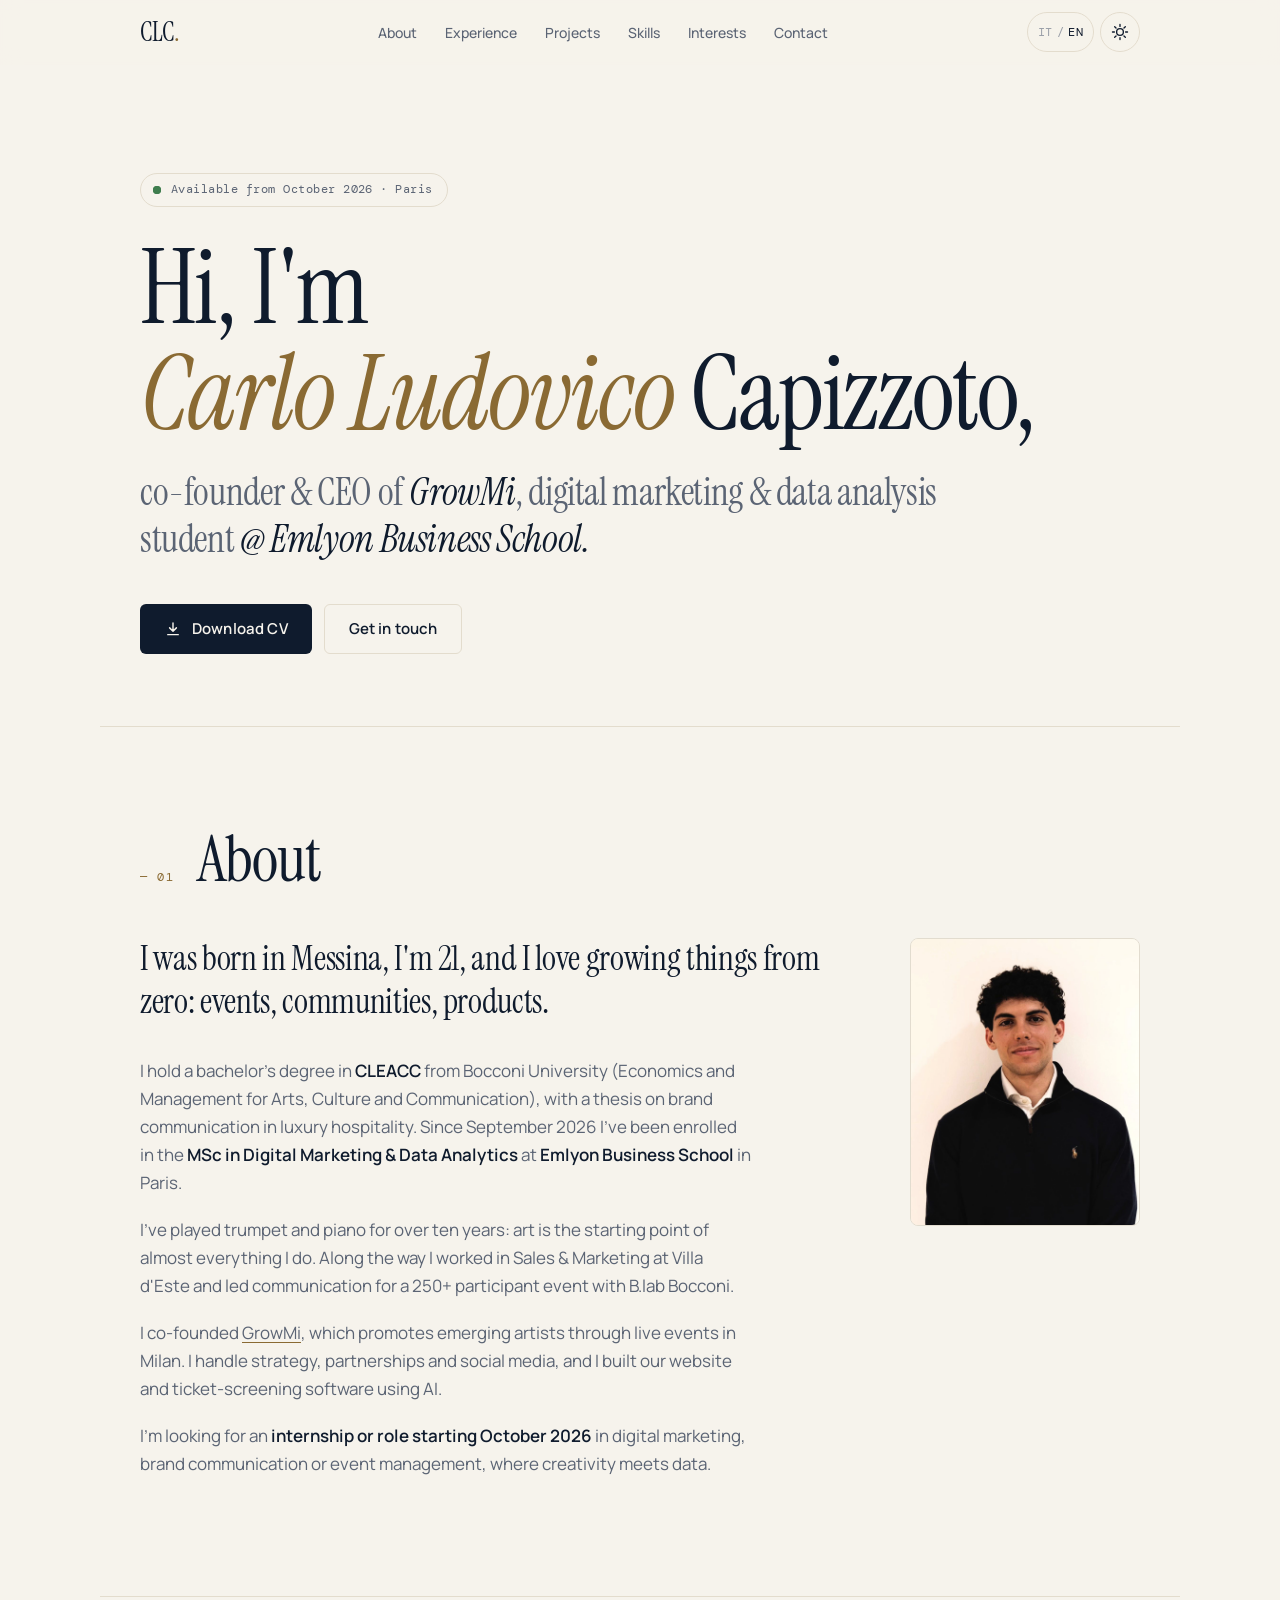
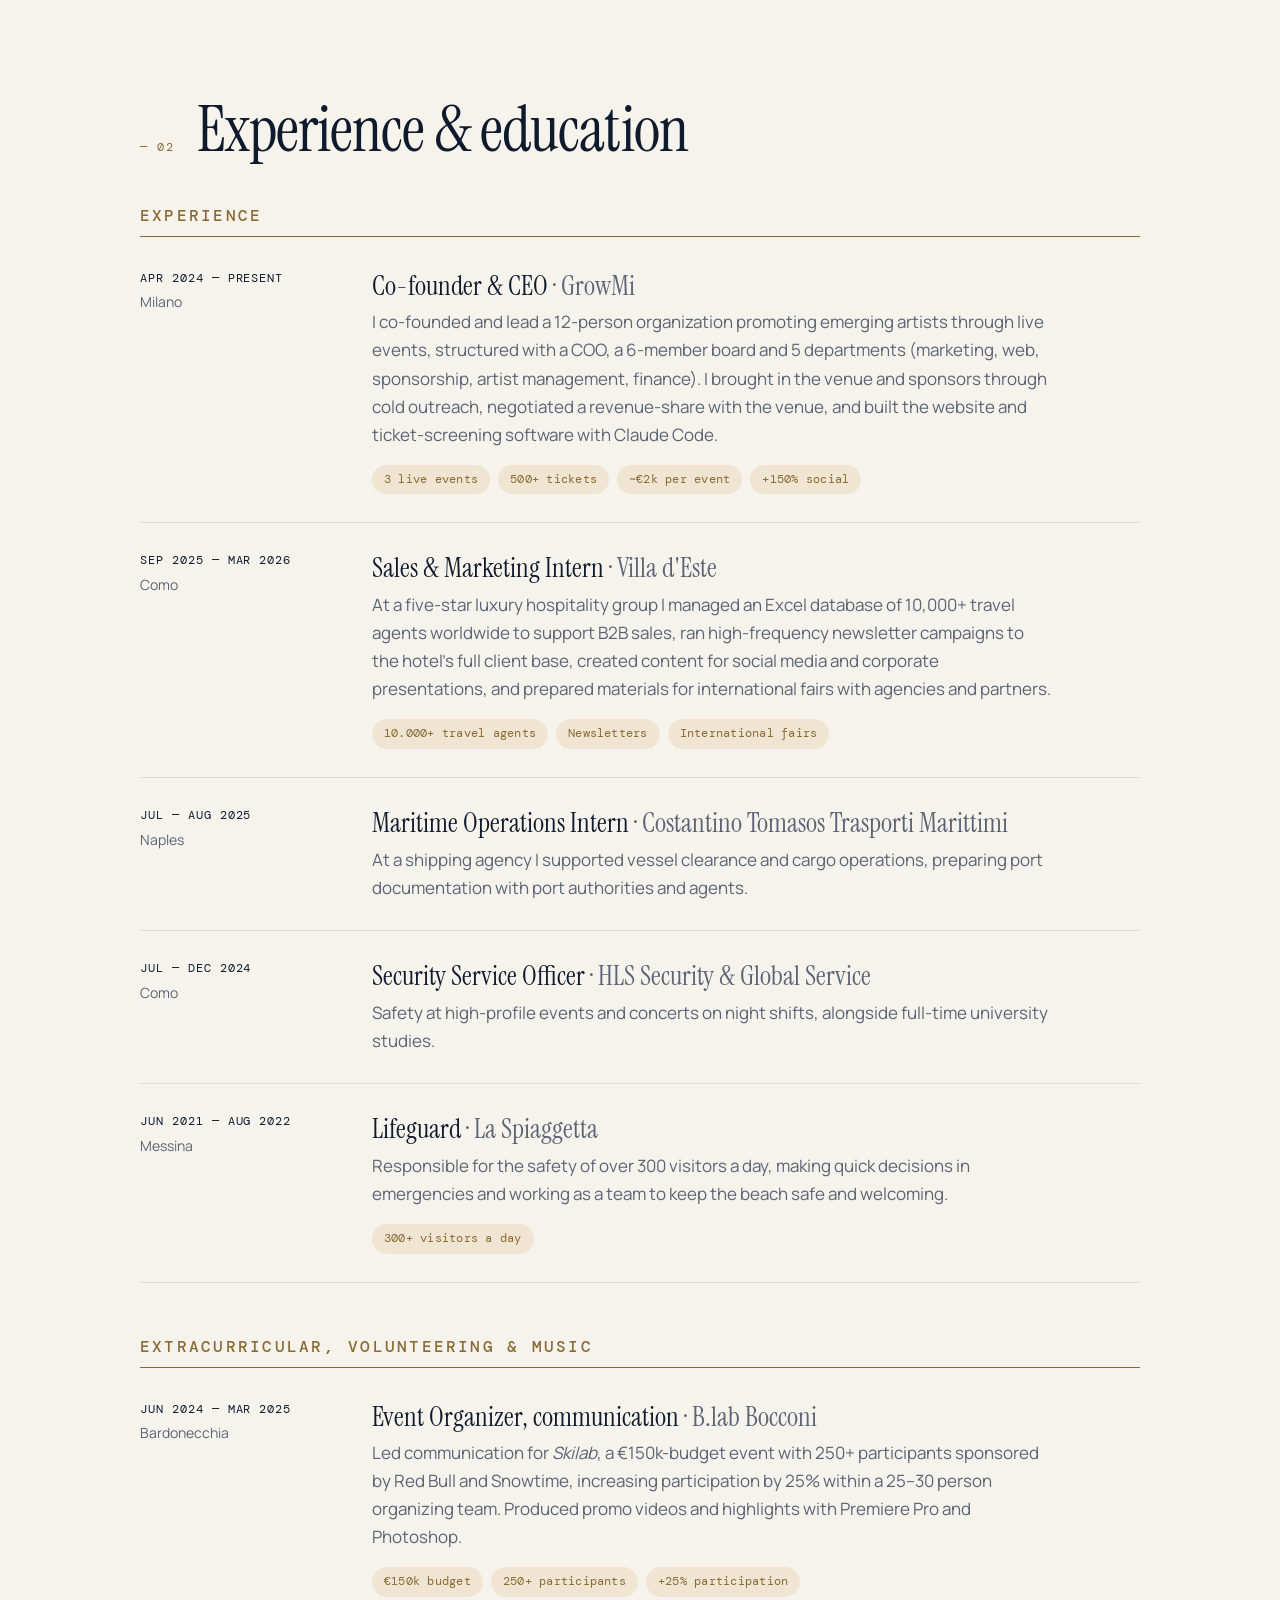
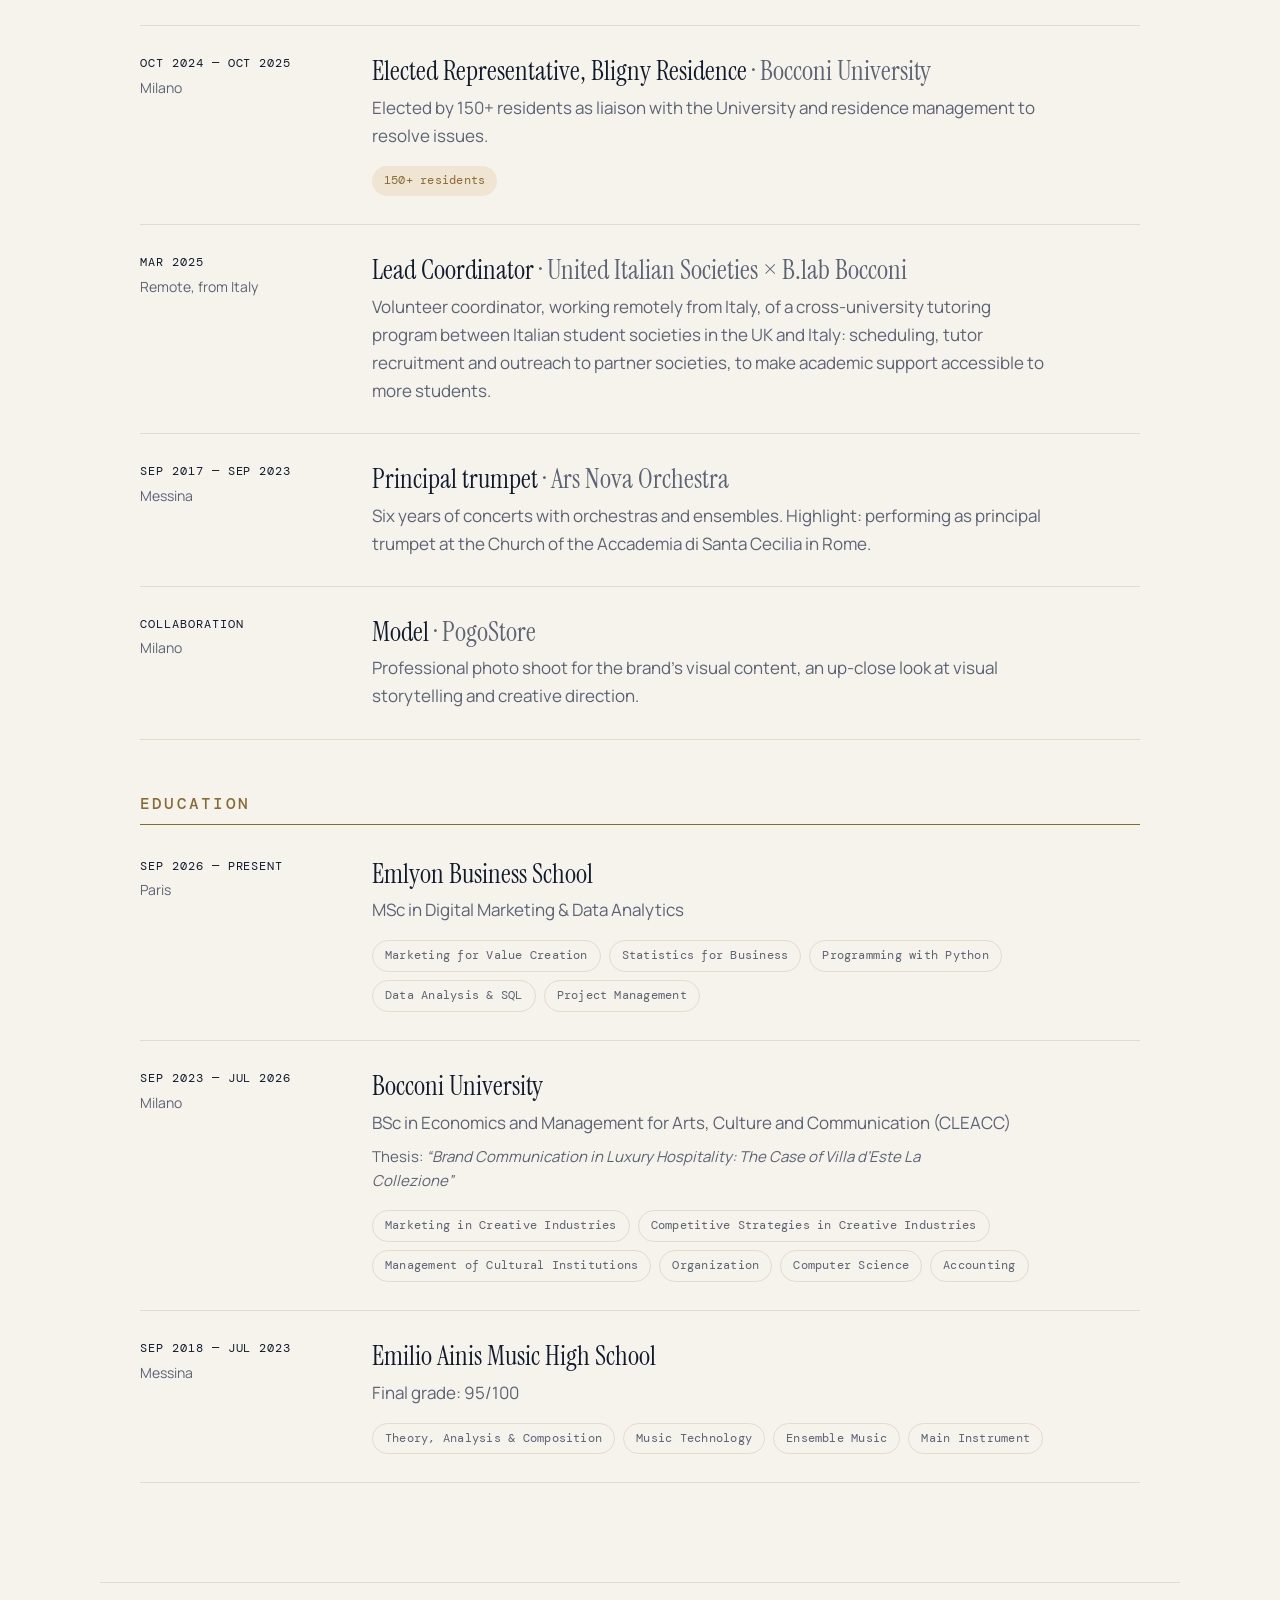
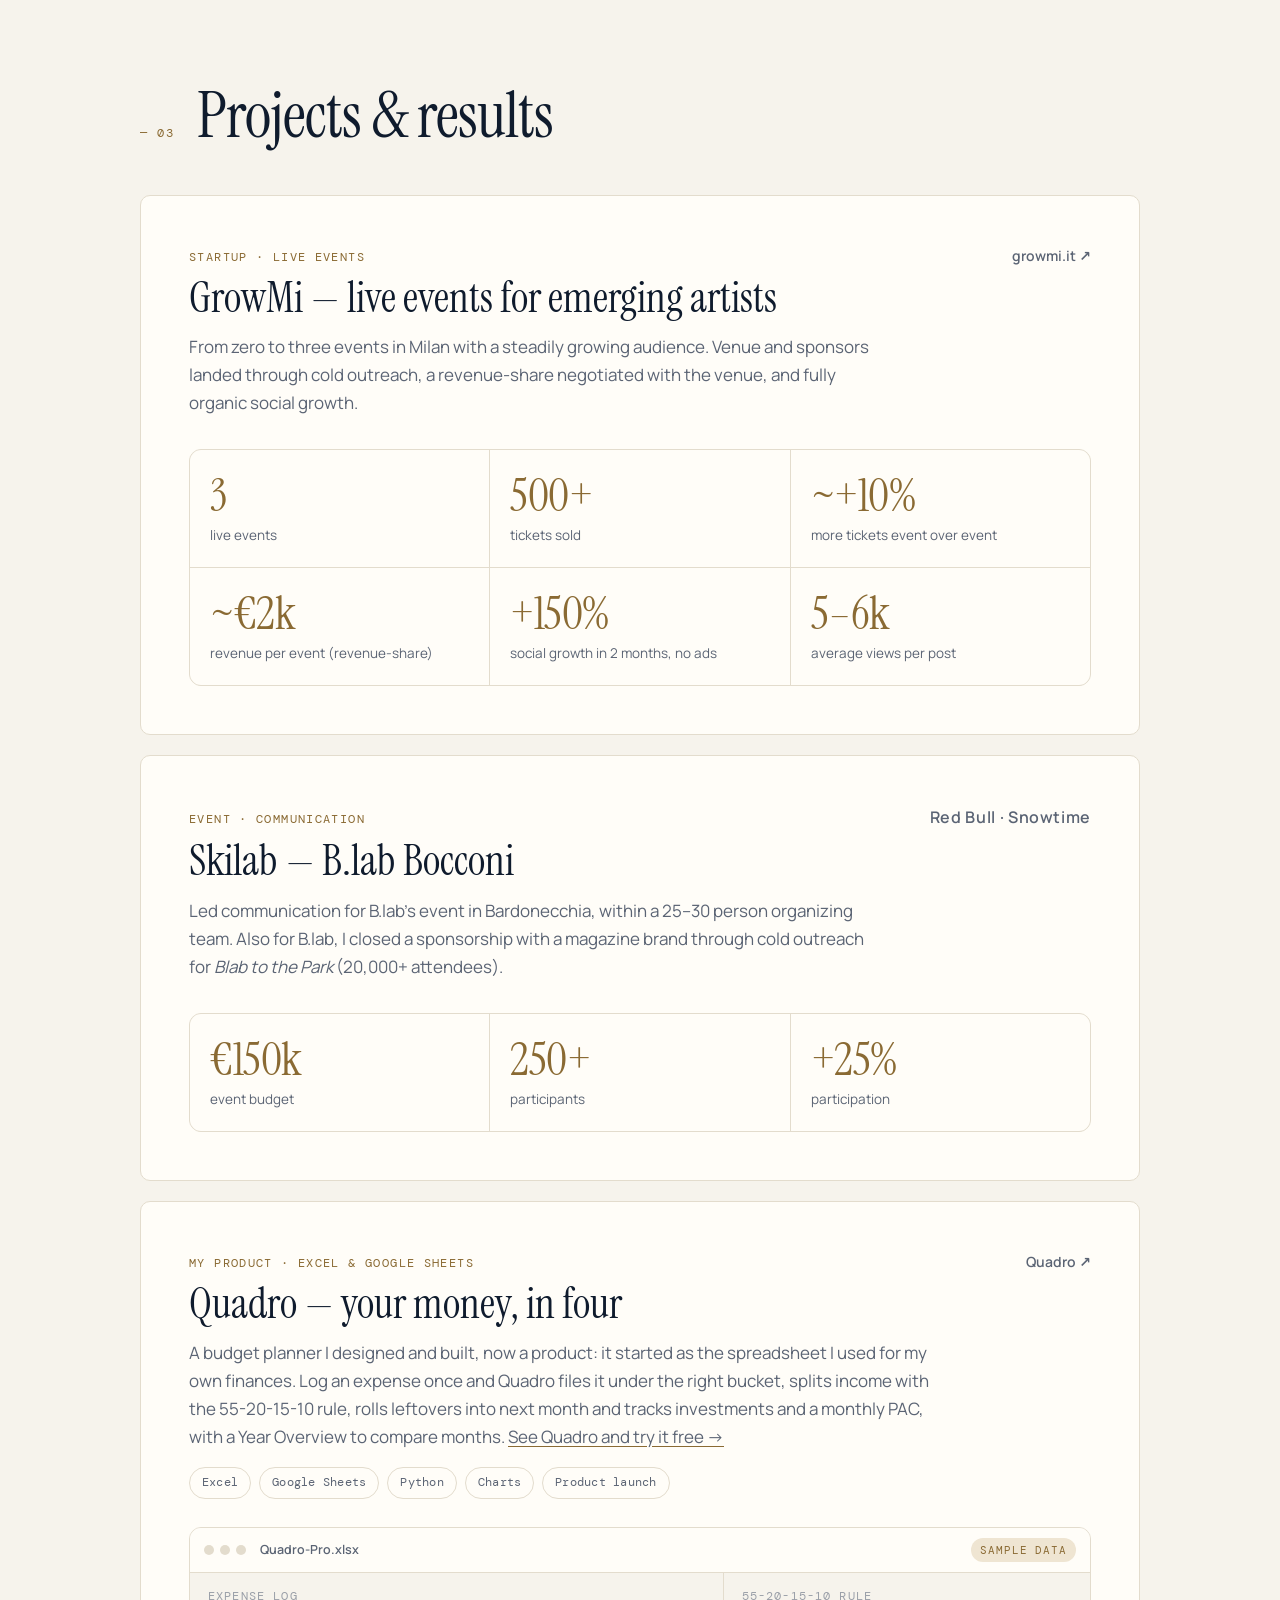
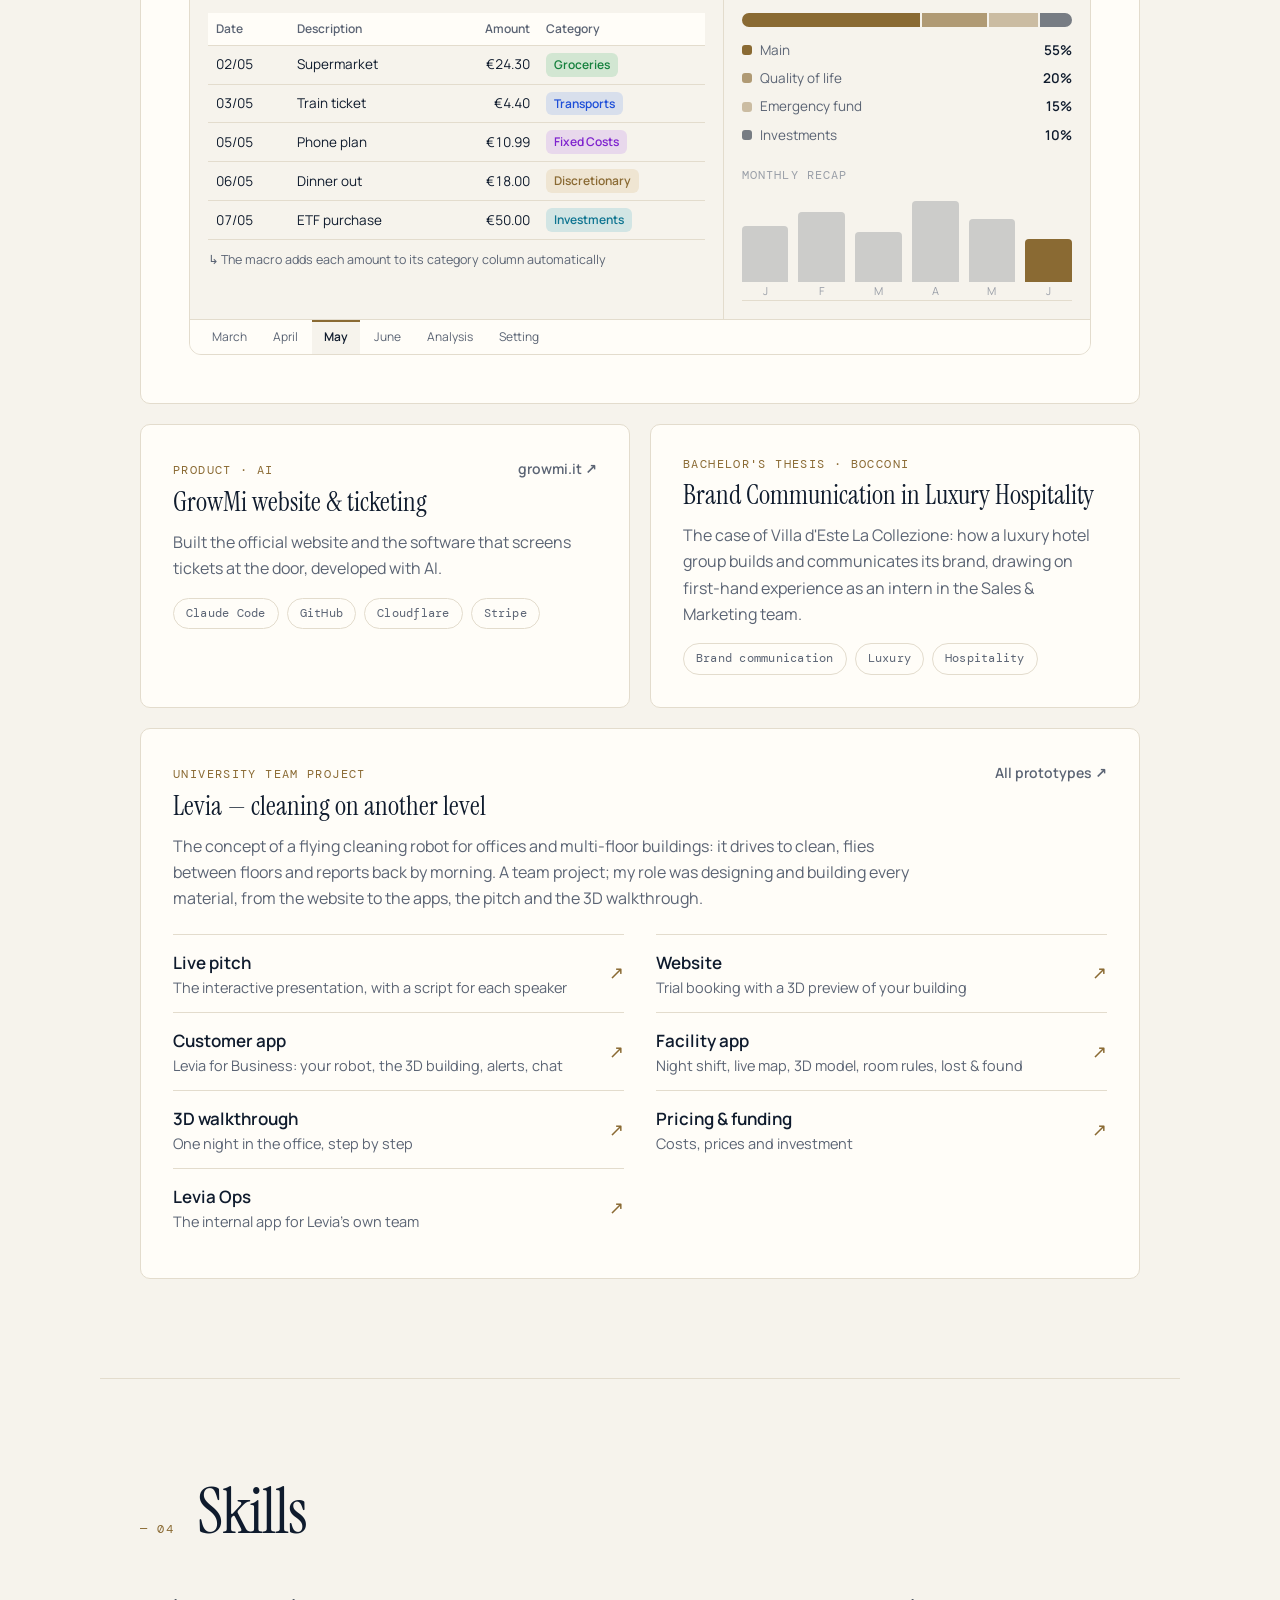
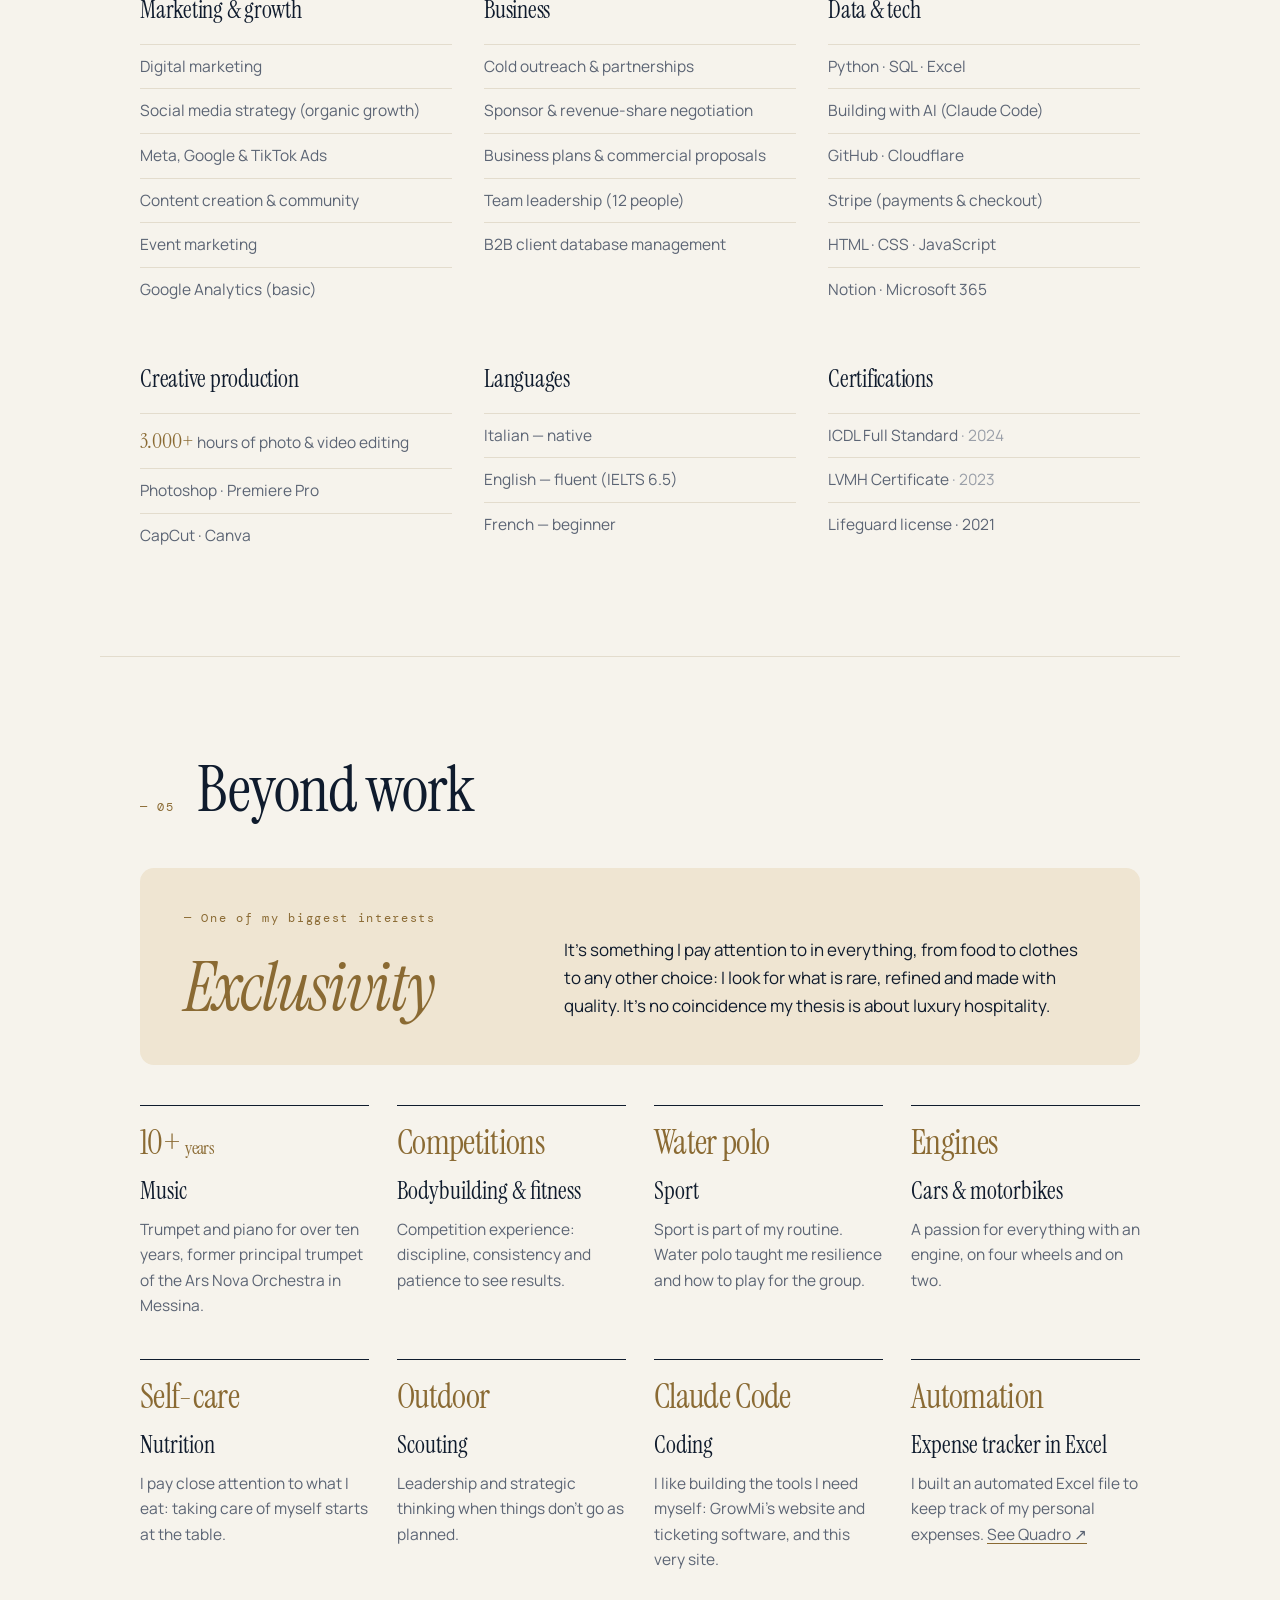
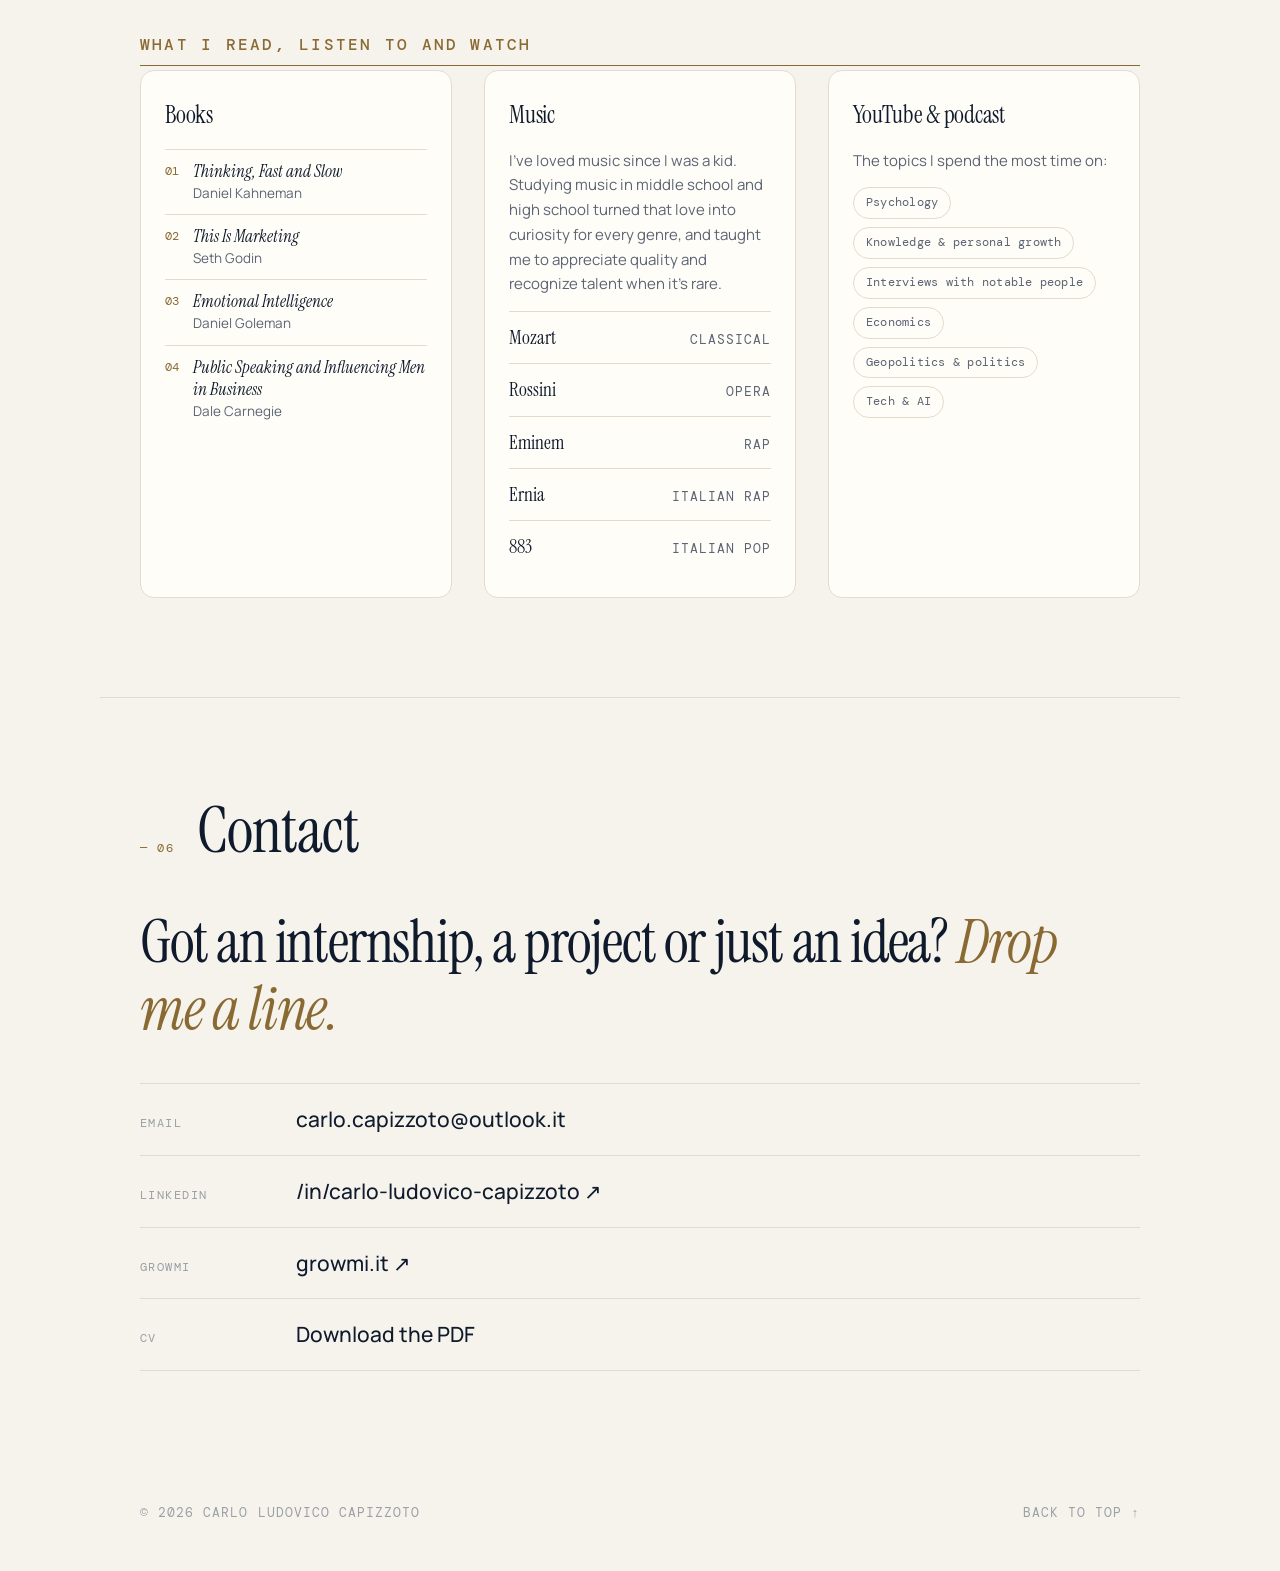
==== commit 2b381034: "Tutoring United Italian Societies: da remoto dall'Italia, concluso a marzo 2025 Co-Authored-By: Clau" ====
--- a/index.html
+++ b/index.html
@@ -42,7 +42,7 @@
   <link rel="preconnect" href="https://fonts.googleapis.com">
   <link rel="preconnect" href="https://fonts.gstatic.com" crossorigin>
   <link href="https://fonts.googleapis.com/css2?family=Instrument+Serif:ital@0;1&family=Manrope:wght@400;500;600;700&family=DM+Mono:wght@400;500&display=swap" rel="stylesheet">
-  <link rel="stylesheet" href="styles.css">
+  <link rel="stylesheet" href="styles.css?v=202610071608">
 
   <script type="application/ld+json">
   {
@@ -240,12 +240,12 @@
           </li>
           <li class="tl-item">
             <div class="tl-meta">
-              <span class="tl-date" data-i18n="exp.uis.date">Mar 2025 — present</span>
-              <span class="tl-place" data-i18n="exp.uis.place">Italy · United Kingdom</span>
+              <span class="tl-date" data-i18n="exp.uis.date">Mar 2025</span>
+              <span class="tl-place" data-i18n="exp.uis.place">Remote, from Italy</span>
             </div>
             <div class="tl-body">
               <h4>Lead Coordinator <span class="at">· United Italian Societies × B.lab Bocconi</span></h4>
-              <p data-i18n="exp.uis.desc">Volunteer coordinator of a cross-university tutoring program between Italian student societies in the UK and Italy: scheduling, tutor recruitment and outreach to partner societies, to make academic support accessible to more students.</p>
+              <p data-i18n="exp.uis.desc">Volunteer coordinator, working remotely from Italy, of a cross-university tutoring program between Italian student societies in the UK and Italy: scheduling, tutor recruitment and outreach to partner societies, to make academic support accessible to more students.</p>
             </div>
           </li>
           <li class="tl-item">
@@ -653,6 +653,6 @@
     <p><a href="#top" data-i18n="footer.top">Back to top ↑</a></p>
   </footer>
 
-  <script src="main.js" defer></script>
+  <script src="main.js?v=202610071609" defer></script>
 </body>
 </html>
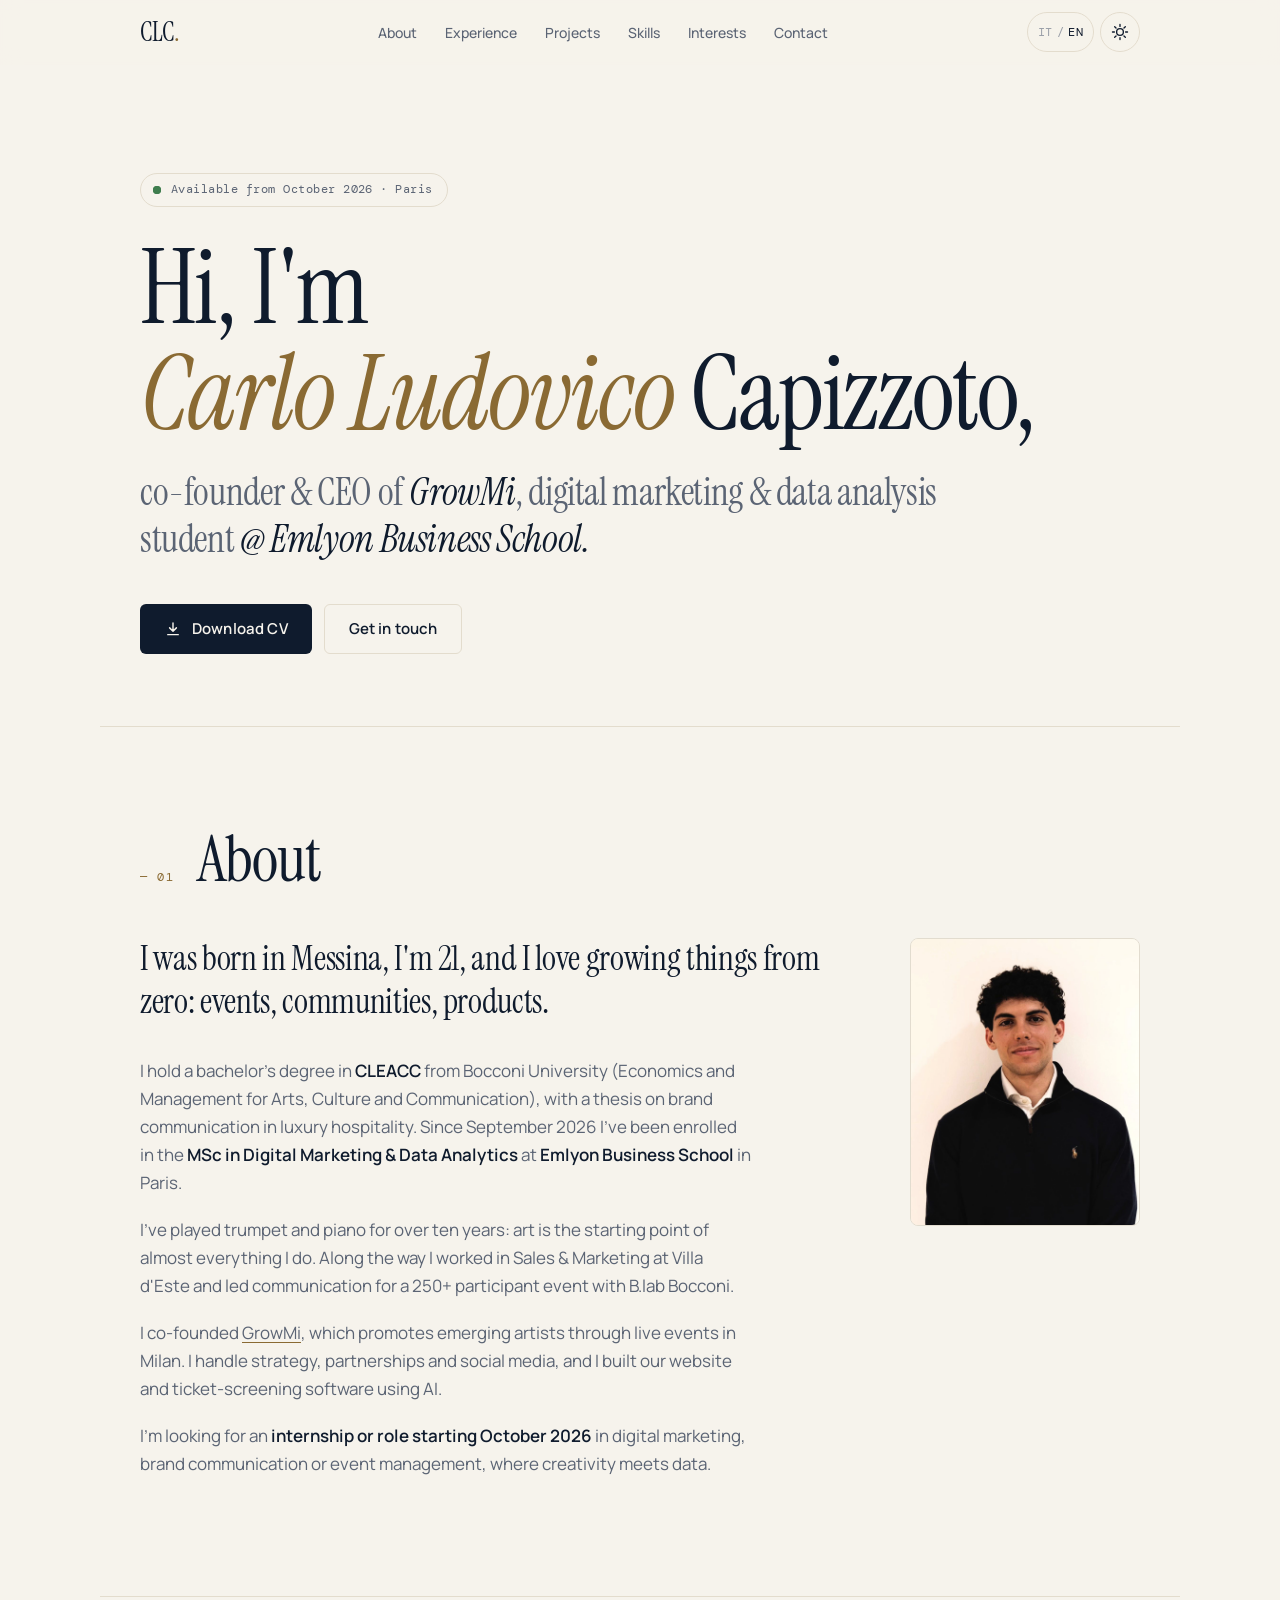
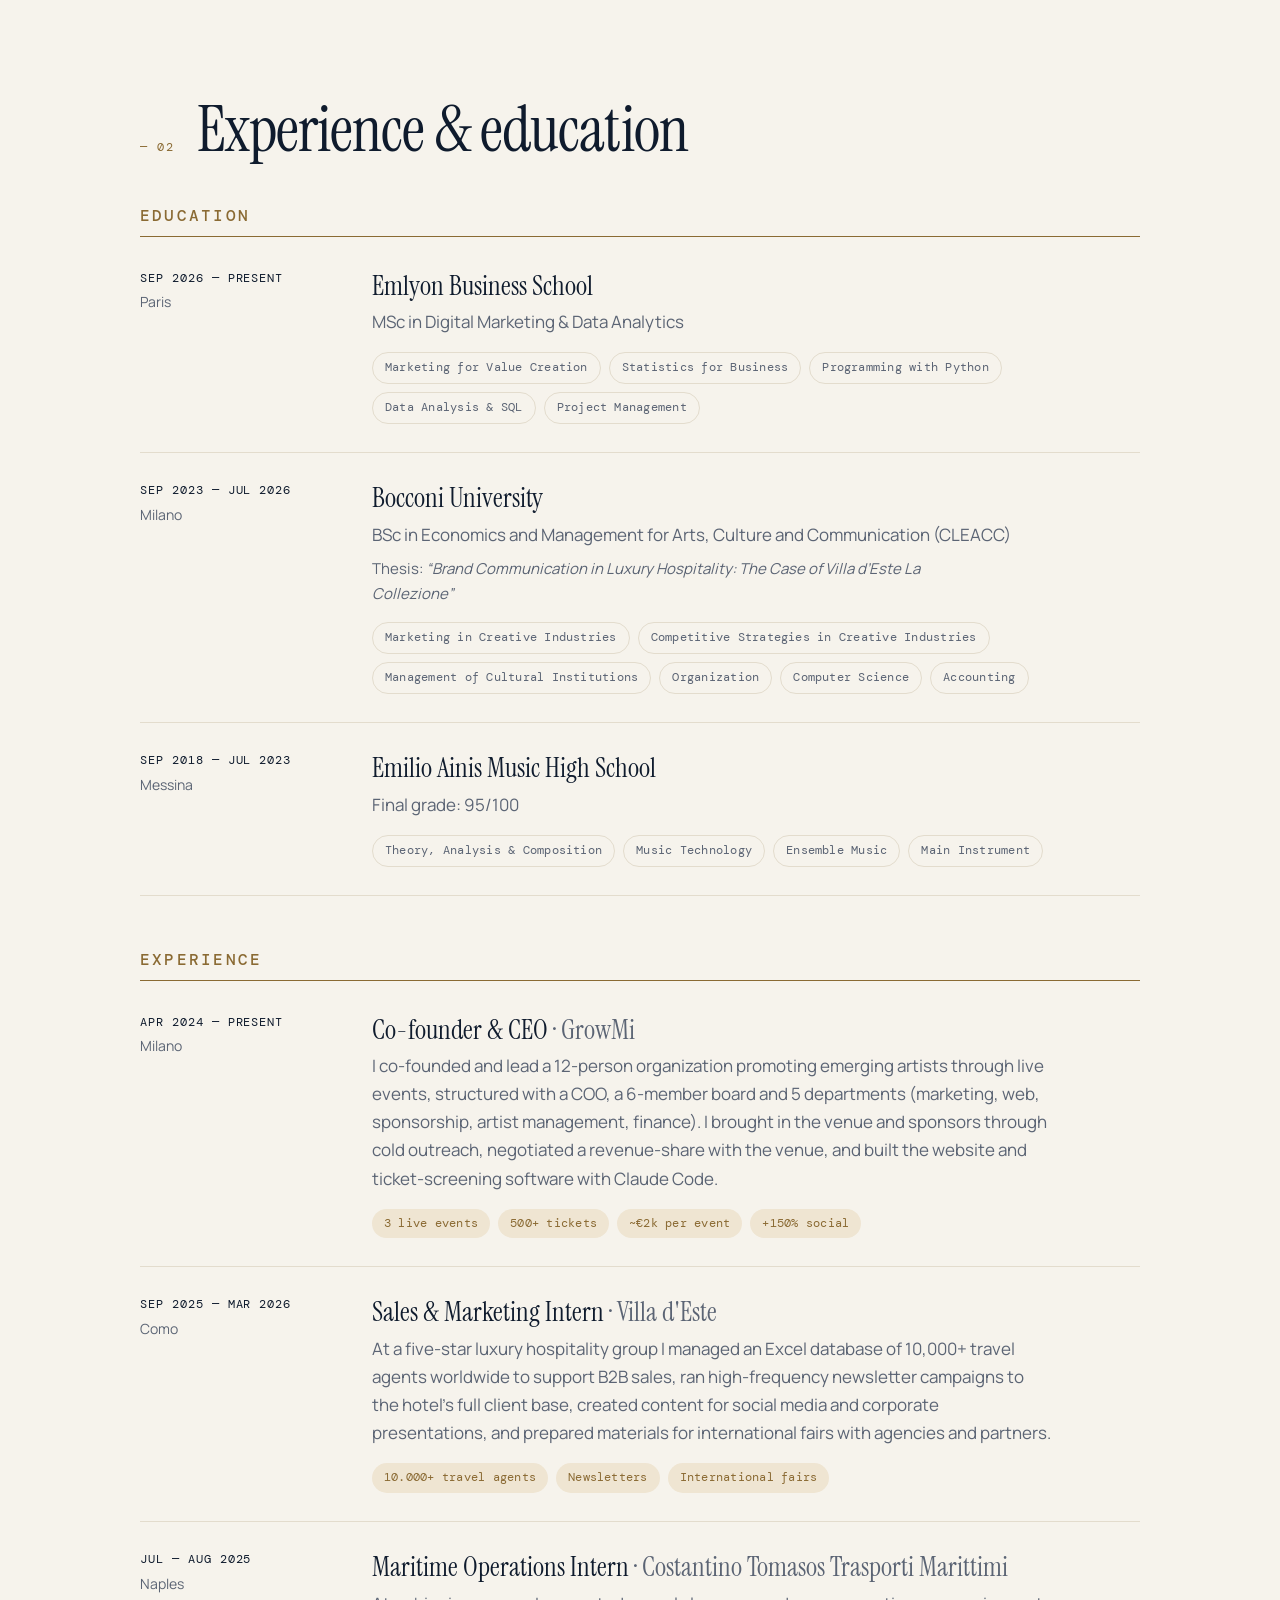
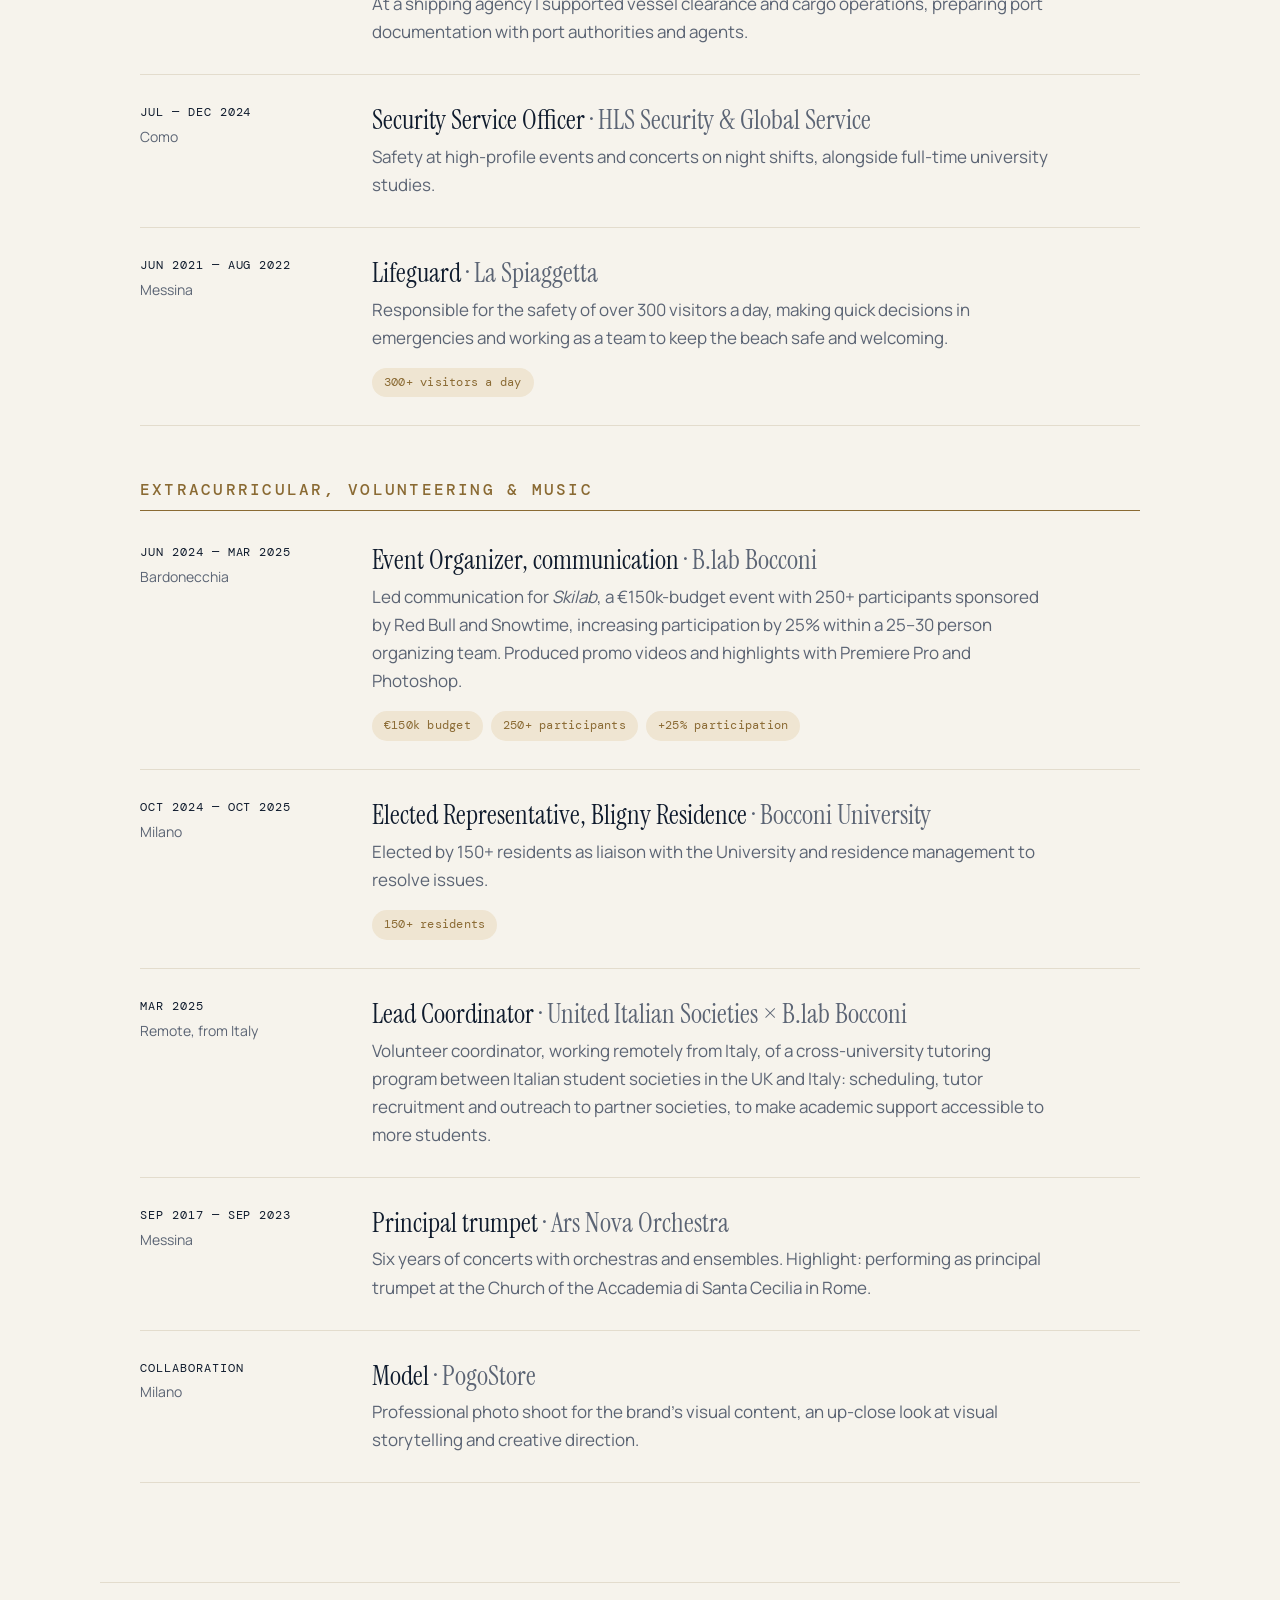
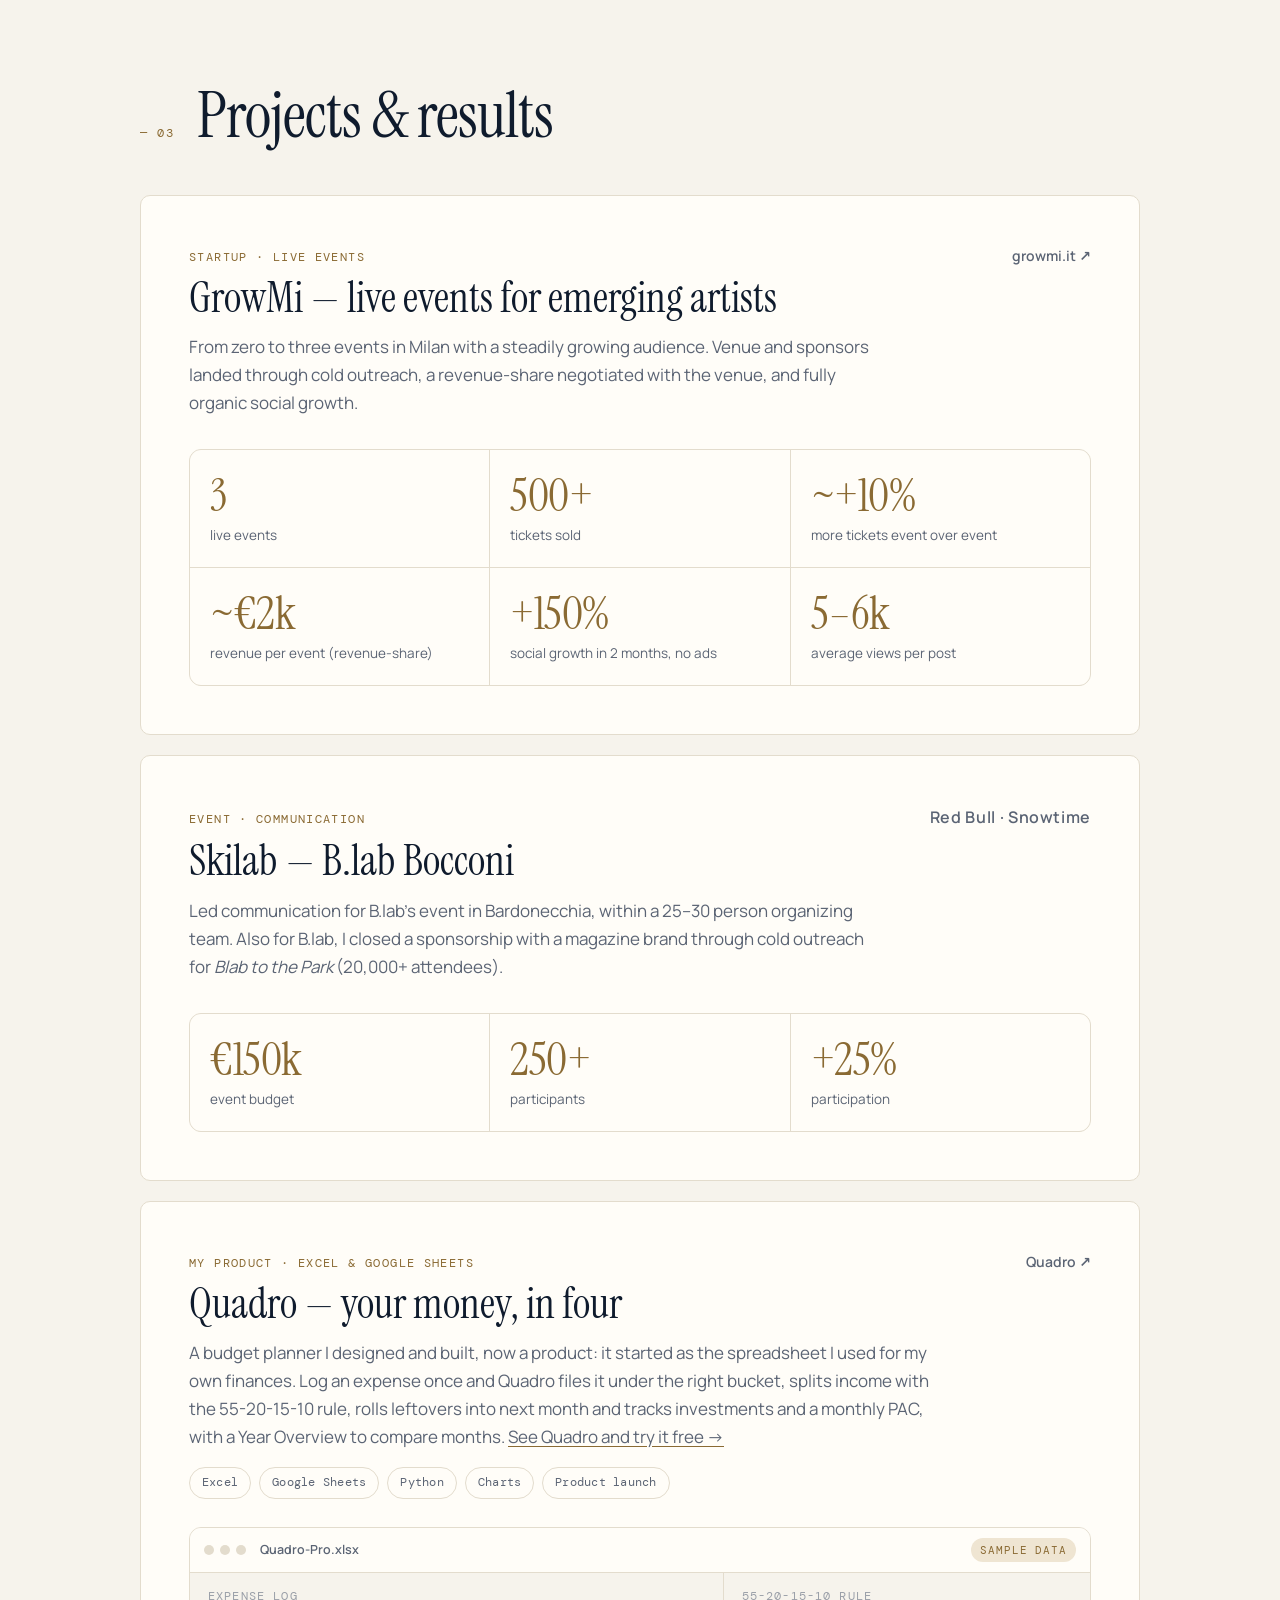
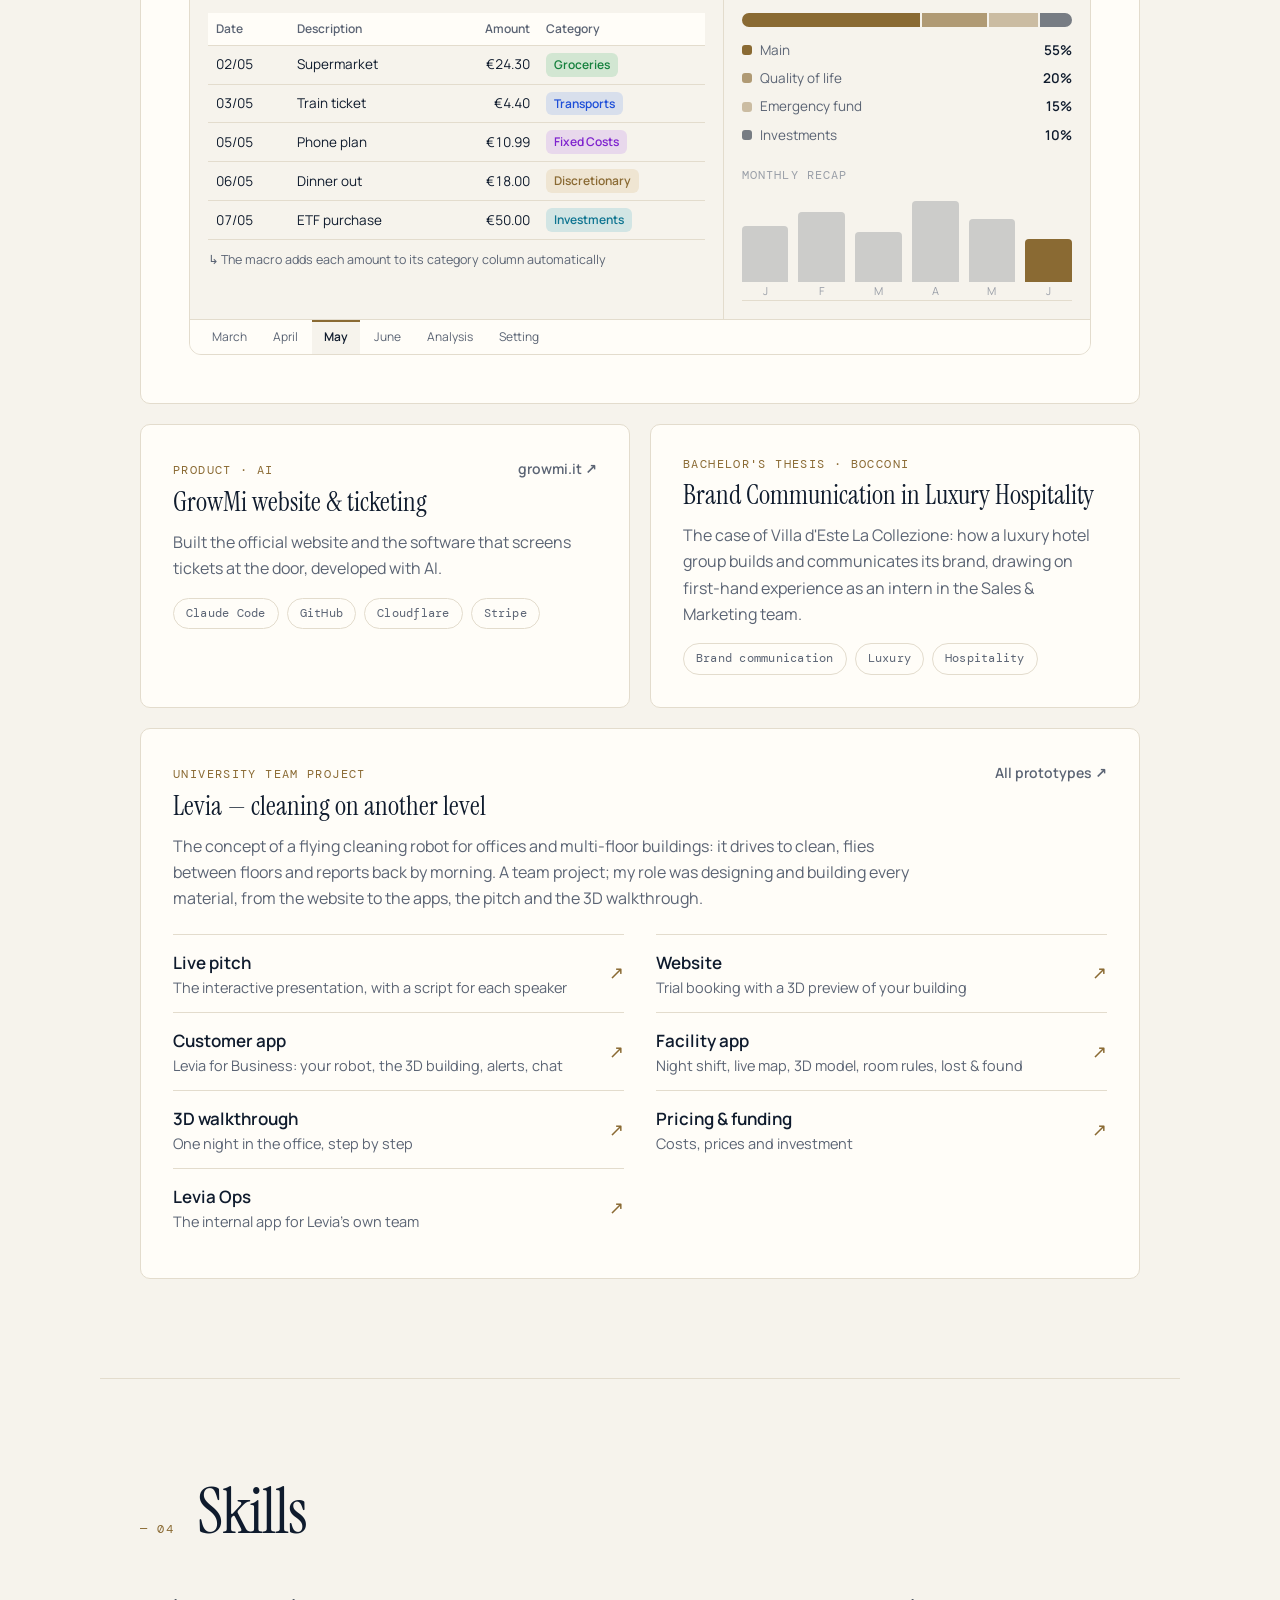
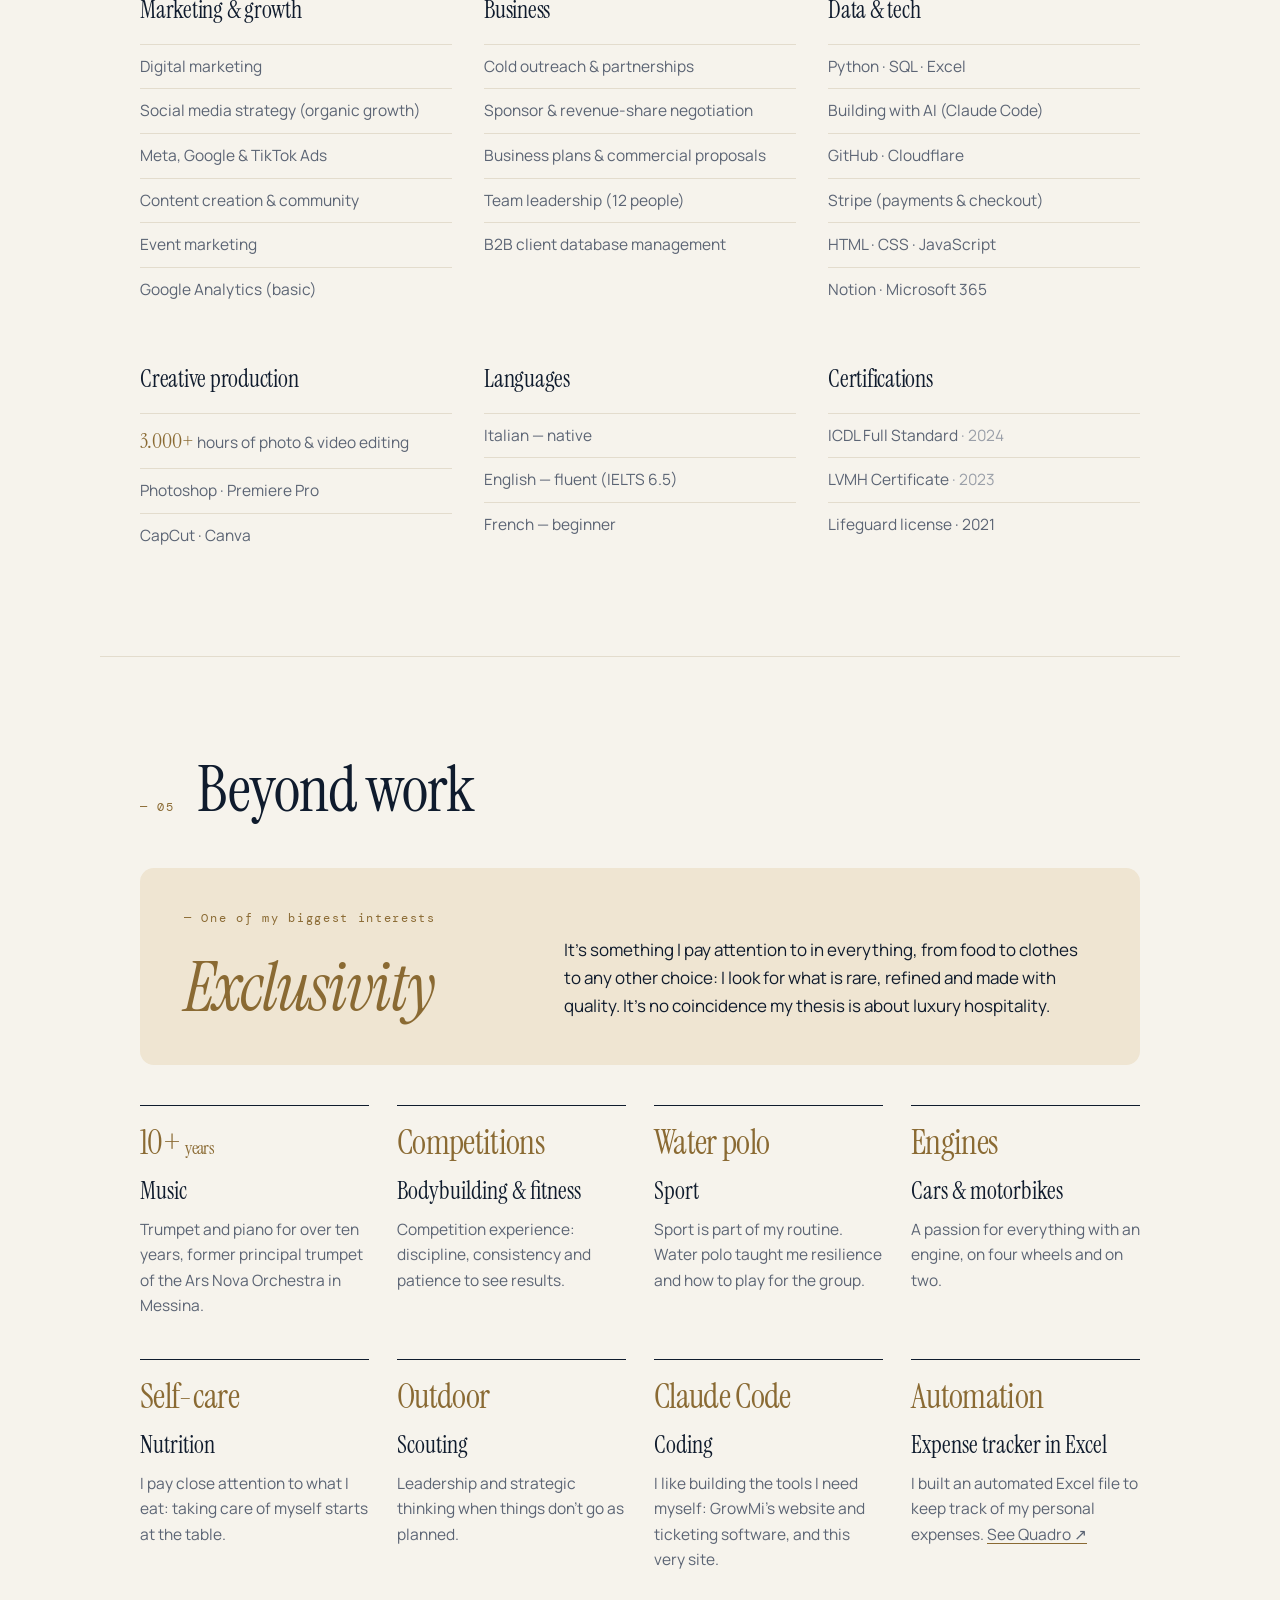
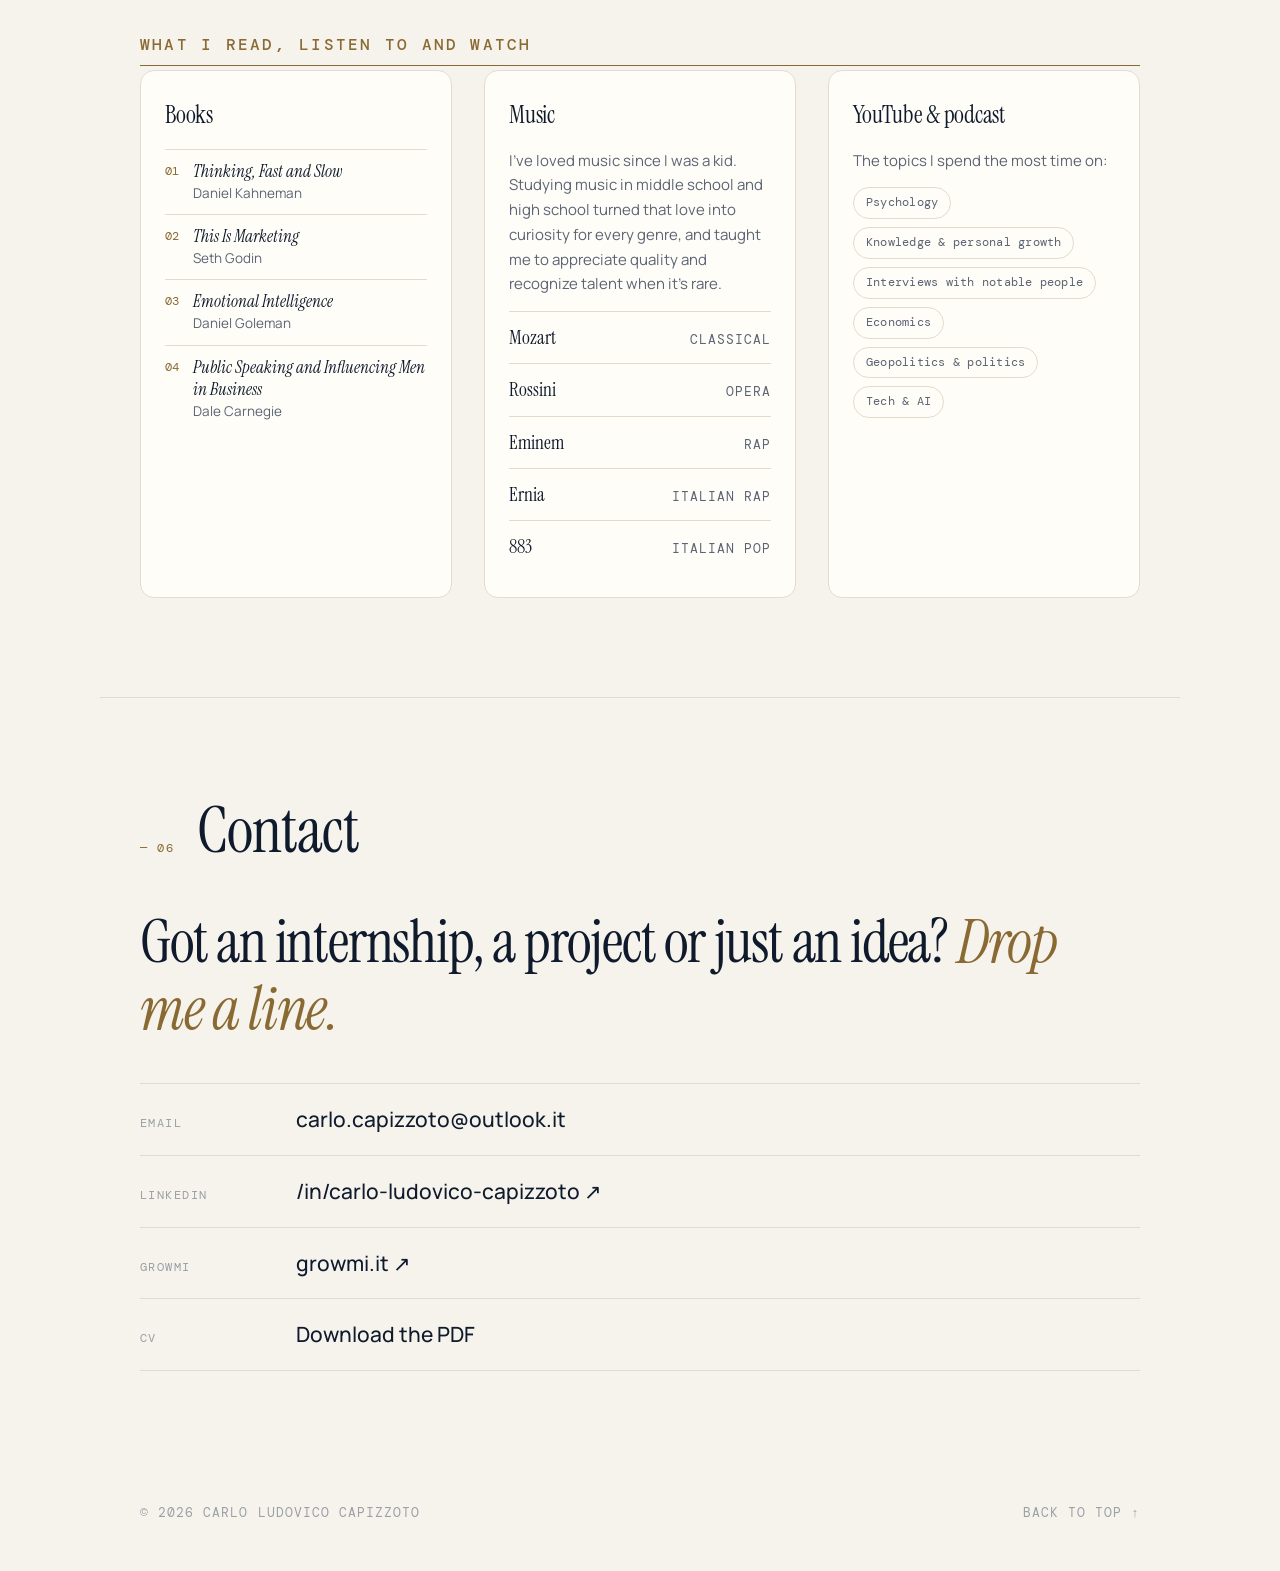
==== commit 84620432: "Education prima delle esperienze Co-Authored-By: Claude Opus 5.5 <noreply@anthropic.com>" ====
--- a/index.html
+++ b/index.html
@@ -138,6 +138,52 @@
       </div>
 
       <div class="timeline-group">
+        <h3 class="timeline-label" data-i18n="exp.edu">Education</h3>
+        <ol class="timeline">
+          <li class="tl-item">
+            <div class="tl-meta">
+              <span class="tl-date" data-i18n="edu.emlyon.date">Sep 2026 — present</span>
+              <span class="tl-place" data-i18n="edu.emlyon.place">Paris</span>
+            </div>
+            <div class="tl-body">
+              <h4>Emlyon Business School</h4>
+              <p>MSc in Digital Marketing &amp; Data Analytics</p>
+              <ul class="chips chips-plain">
+                <li>Marketing for Value Creation</li><li>Statistics for Business</li><li>Programming with Python</li><li>Data Analysis &amp; SQL</li><li>Project Management</li>
+              </ul>
+            </div>
+          </li>
+          <li class="tl-item">
+            <div class="tl-meta">
+              <span class="tl-date" data-i18n="edu.bocconi.date">Sep 2023 — Jul 2026</span>
+              <span class="tl-place">Milano</span>
+            </div>
+            <div class="tl-body">
+              <h4 data-i18n="edu.bocconi.name">Bocconi University</h4>
+              <p>BSc in Economics and Management for Arts, Culture and Communication (CLEACC)</p>
+              <p class="thesis"><span data-i18n="edu.thesis">Thesis:</span> <em>“Brand Communication in Luxury Hospitality: The Case of Villa d’Este La Collezione”</em></p>
+              <ul class="chips chips-plain">
+                <li>Marketing in Creative Industries</li><li>Competitive Strategies in Creative Industries</li><li>Management of Cultural Institutions</li><li>Organization</li><li>Computer Science</li><li>Accounting</li>
+              </ul>
+            </div>
+          </li>
+          <li class="tl-item">
+            <div class="tl-meta">
+              <span class="tl-date" data-i18n="edu.ainis.date">Sep 2018 — Jul 2023</span>
+              <span class="tl-place">Messina</span>
+            </div>
+            <div class="tl-body">
+              <h4 data-i18n="edu.ainis.name">Emilio Ainis Music High School</h4>
+              <p data-i18n="edu.ainis.desc">Final grade: 95/100</p>
+              <ul class="chips chips-plain">
+                <li data-i18n="edu.ainis.c1">Theory, Analysis &amp; Composition</li><li data-i18n="edu.ainis.c2">Music Technology</li><li data-i18n="edu.ainis.c3">Ensemble Music</li><li data-i18n="edu.ainis.c4">Main Instrument</li>
+              </ul>
+            </div>
+          </li>
+        </ol>
+      </div>
+
+      <div class="timeline-group">
         <h3 class="timeline-label" data-i18n="exp.work">Experience</h3>
         <ol class="timeline">
           <li class="tl-item">
@@ -266,52 +312,6 @@
             <div class="tl-body">
               <h4><span data-i18n="exp.pogo.role">Model</span> <span class="at">· PogoStore</span></h4>
               <p data-i18n="exp.pogo.desc">Professional photo shoot for the brand's visual content, an up-close look at visual storytelling and creative direction.</p>
-            </div>
-          </li>
-        </ol>
-      </div>
-
-      <div class="timeline-group">
-        <h3 class="timeline-label" data-i18n="exp.edu">Education</h3>
-        <ol class="timeline">
-          <li class="tl-item">
-            <div class="tl-meta">
-              <span class="tl-date" data-i18n="edu.emlyon.date">Sep 2026 — present</span>
-              <span class="tl-place" data-i18n="edu.emlyon.place">Paris</span>
-            </div>
-            <div class="tl-body">
-              <h4>Emlyon Business School</h4>
-              <p>MSc in Digital Marketing &amp; Data Analytics</p>
-              <ul class="chips chips-plain">
-                <li>Marketing for Value Creation</li><li>Statistics for Business</li><li>Programming with Python</li><li>Data Analysis &amp; SQL</li><li>Project Management</li>
-              </ul>
-            </div>
-          </li>
-          <li class="tl-item">
-            <div class="tl-meta">
-              <span class="tl-date" data-i18n="edu.bocconi.date">Sep 2023 — Jul 2026</span>
-              <span class="tl-place">Milano</span>
-            </div>
-            <div class="tl-body">
-              <h4 data-i18n="edu.bocconi.name">Bocconi University</h4>
-              <p>BSc in Economics and Management for Arts, Culture and Communication (CLEACC)</p>
-              <p class="thesis"><span data-i18n="edu.thesis">Thesis:</span> <em>“Brand Communication in Luxury Hospitality: The Case of Villa d’Este La Collezione”</em></p>
-              <ul class="chips chips-plain">
-                <li>Marketing in Creative Industries</li><li>Competitive Strategies in Creative Industries</li><li>Management of Cultural Institutions</li><li>Organization</li><li>Computer Science</li><li>Accounting</li>
-              </ul>
-            </div>
-          </li>
-          <li class="tl-item">
-            <div class="tl-meta">
-              <span class="tl-date" data-i18n="edu.ainis.date">Sep 2018 — Jul 2023</span>
-              <span class="tl-place">Messina</span>
-            </div>
-            <div class="tl-body">
-              <h4 data-i18n="edu.ainis.name">Emilio Ainis Music High School</h4>
-              <p data-i18n="edu.ainis.desc">Final grade: 95/100</p>
-              <ul class="chips chips-plain">
-                <li data-i18n="edu.ainis.c1">Theory, Analysis &amp; Composition</li><li data-i18n="edu.ainis.c2">Music Technology</li><li data-i18n="edu.ainis.c3">Ensemble Music</li><li data-i18n="edu.ainis.c4">Main Instrument</li>
-              </ul>
             </div>
           </li>
         </ol>
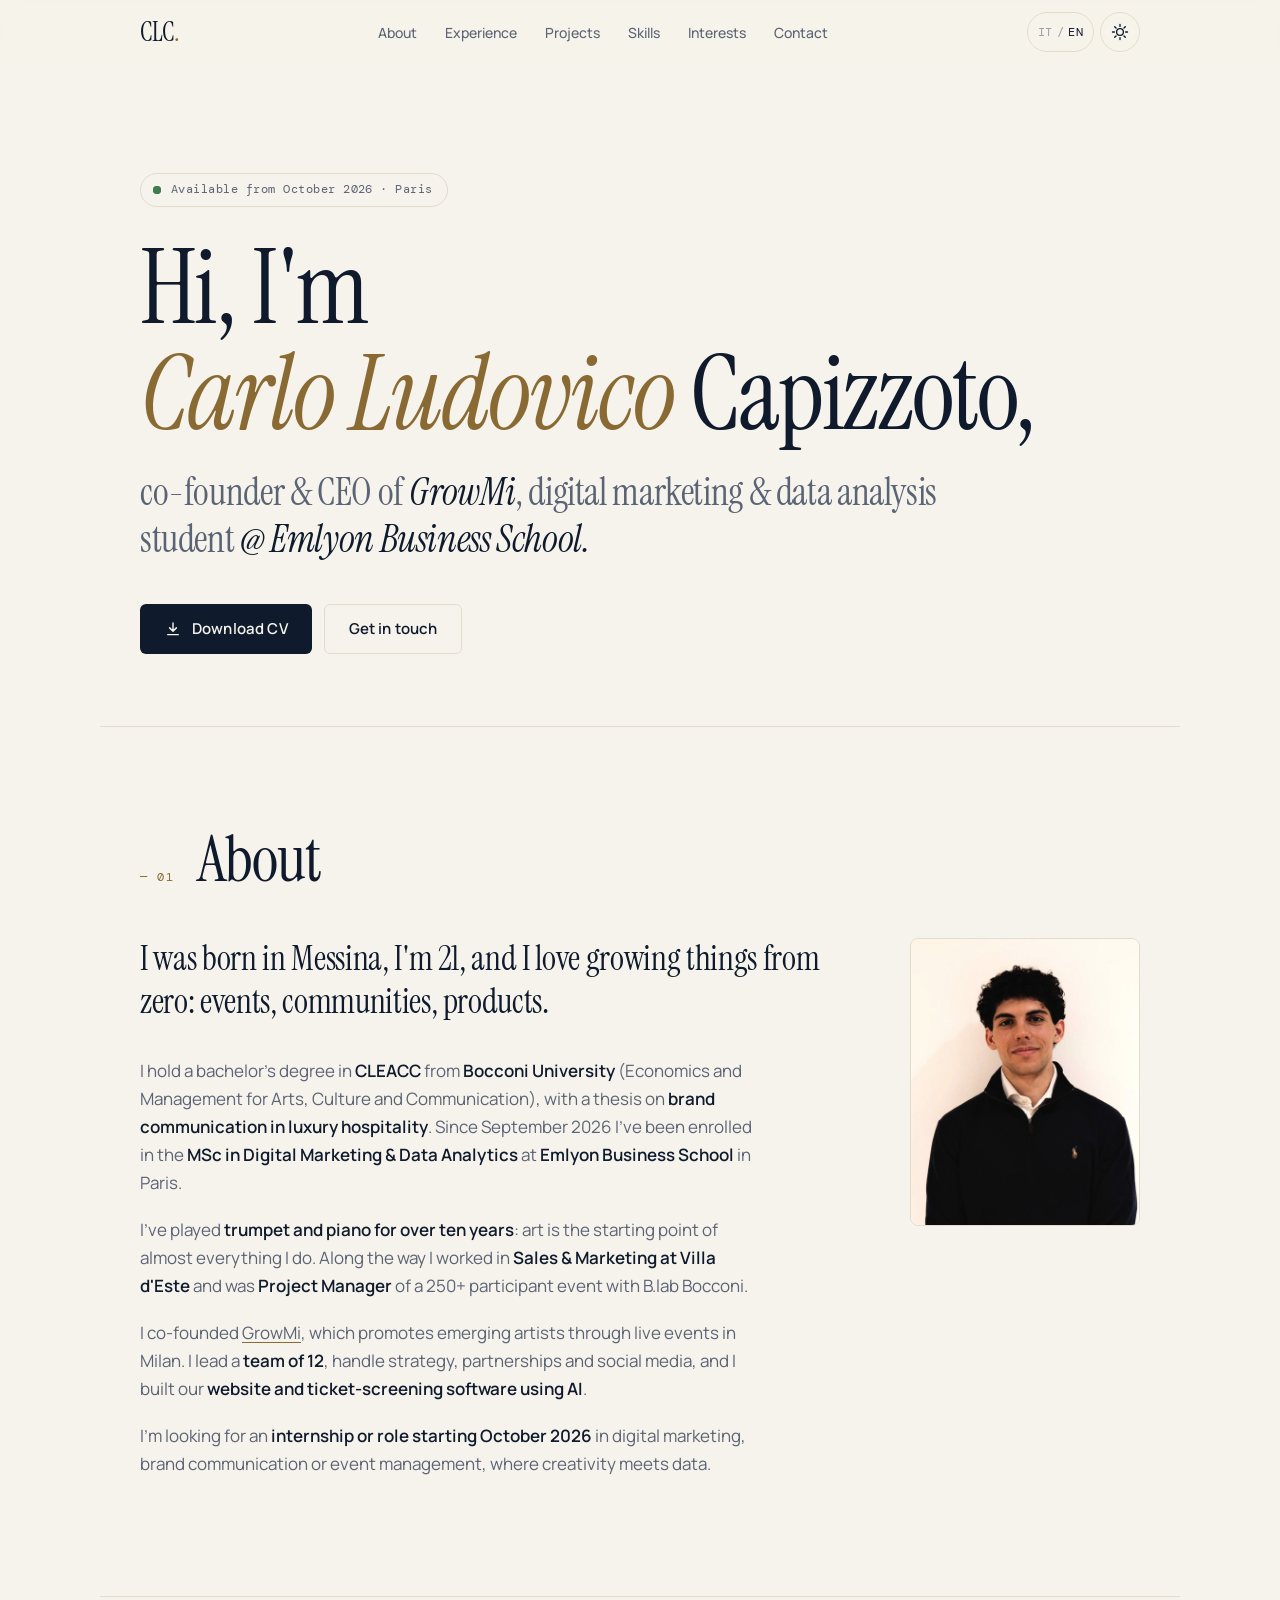
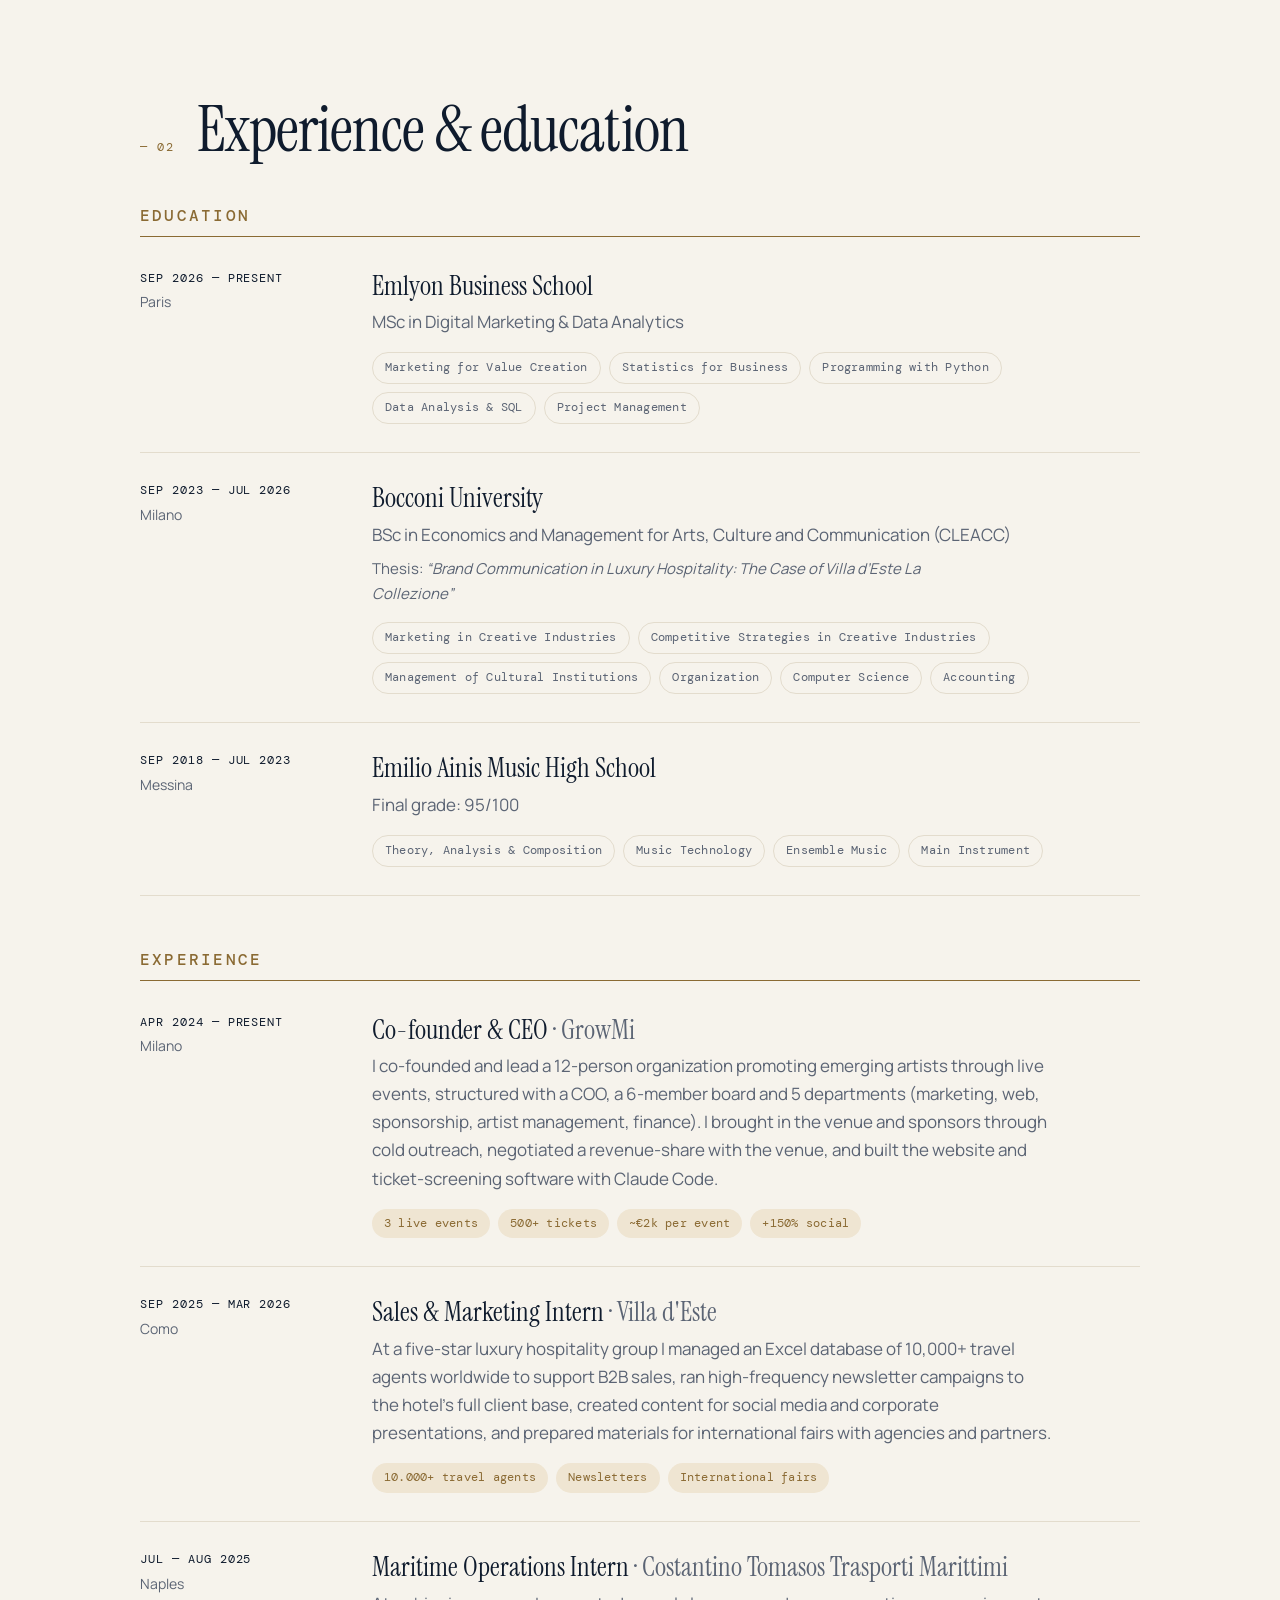
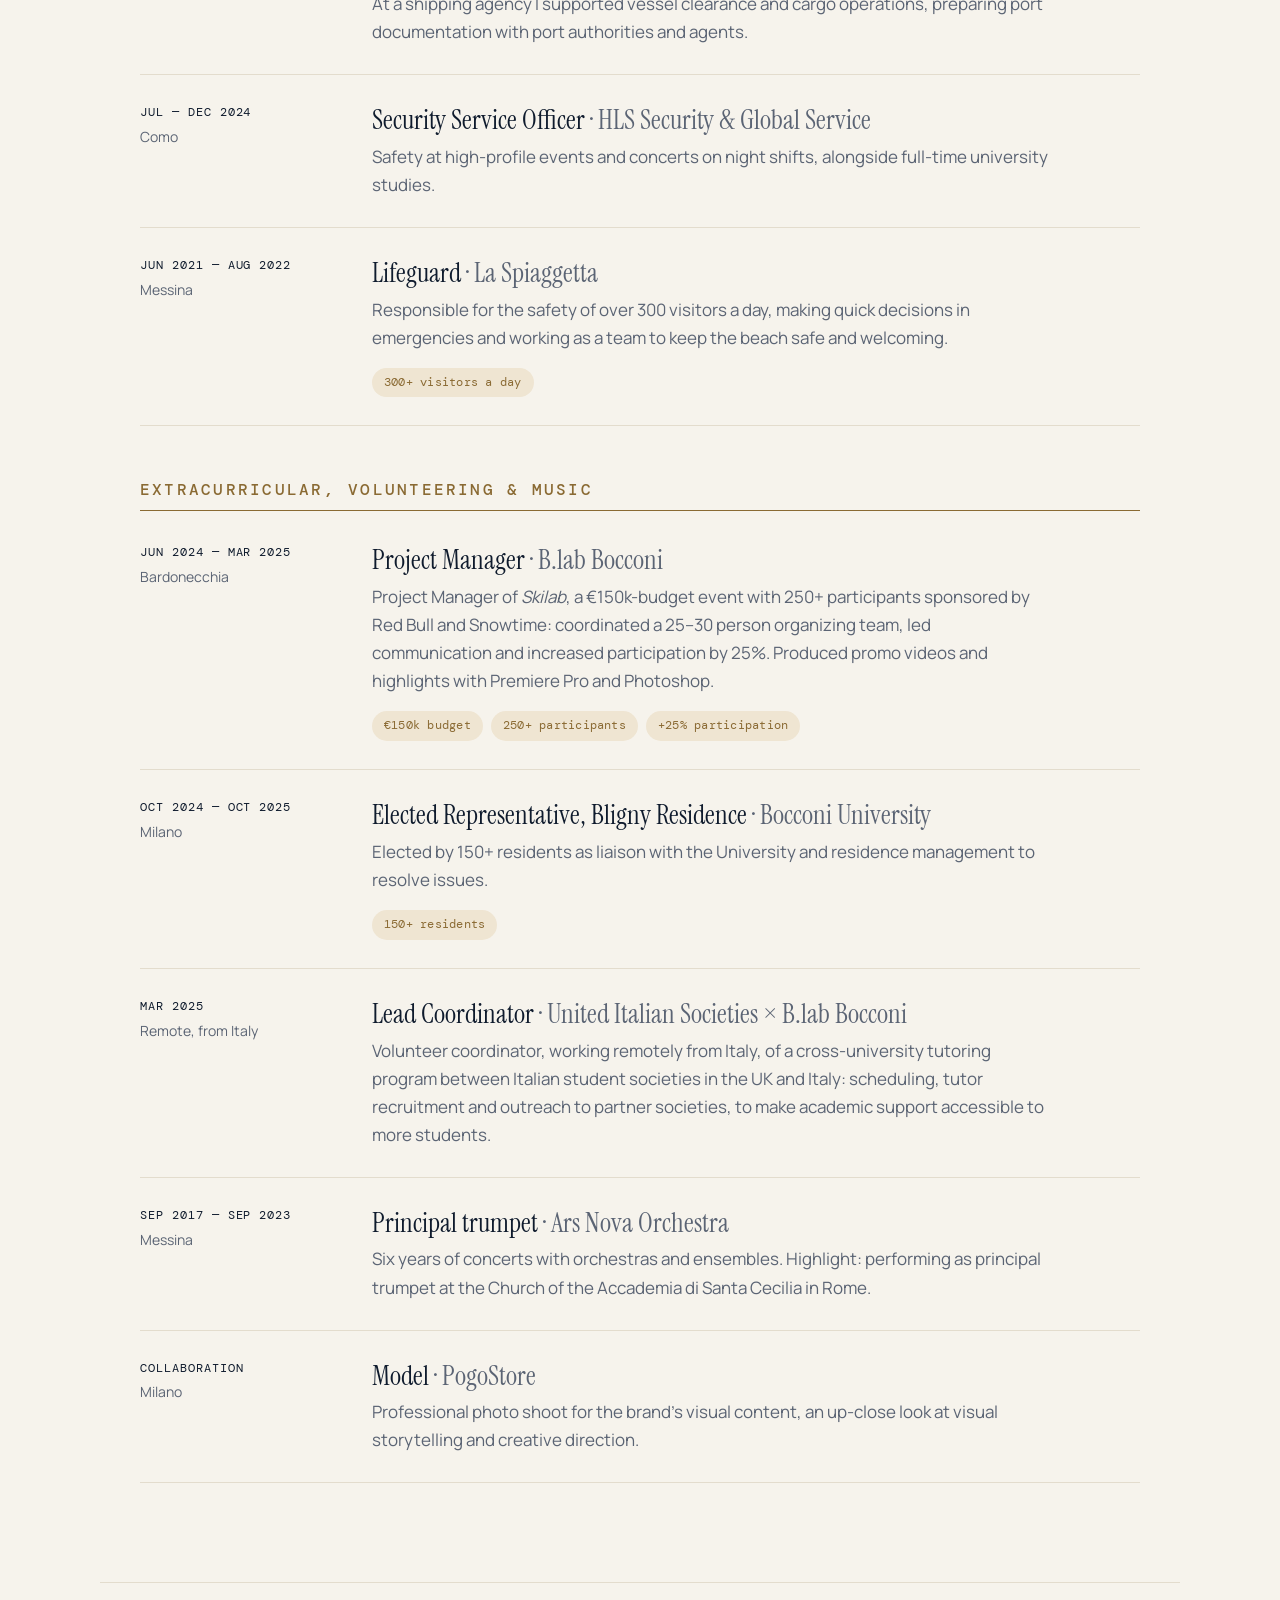
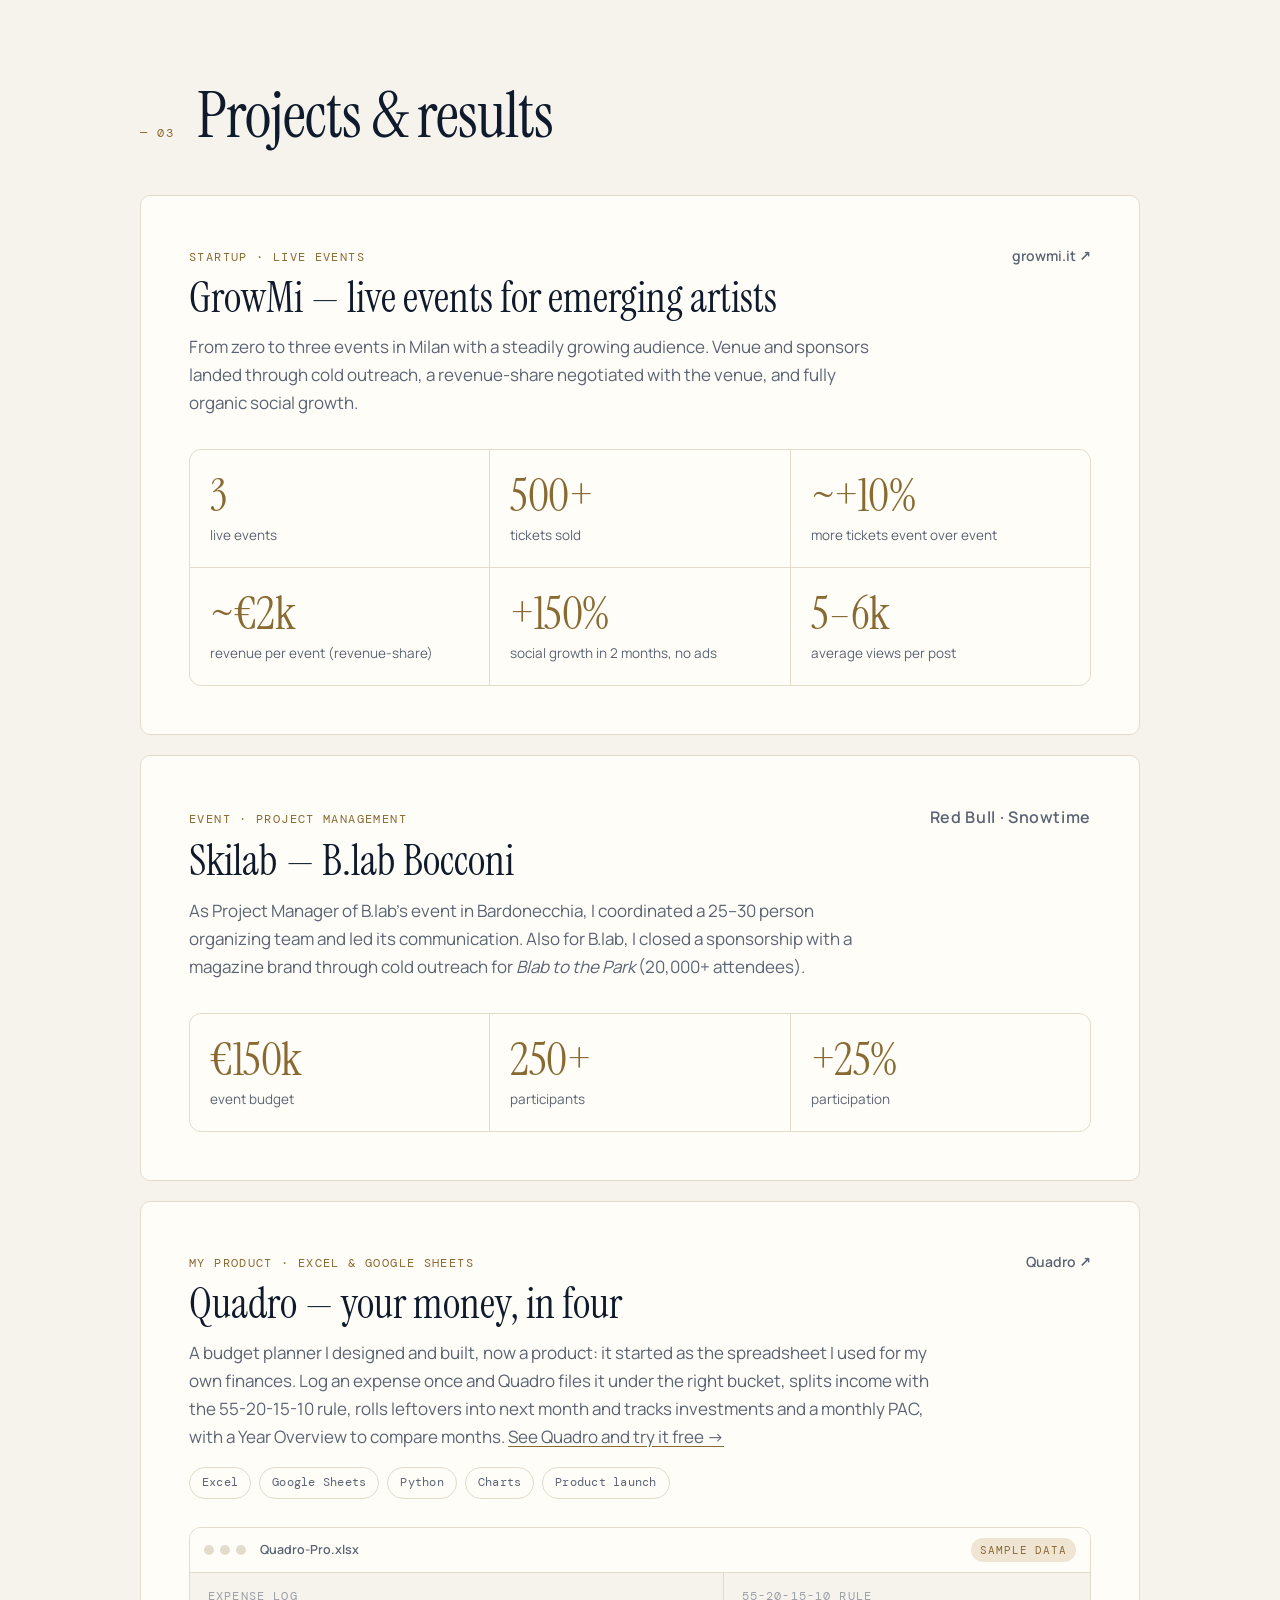
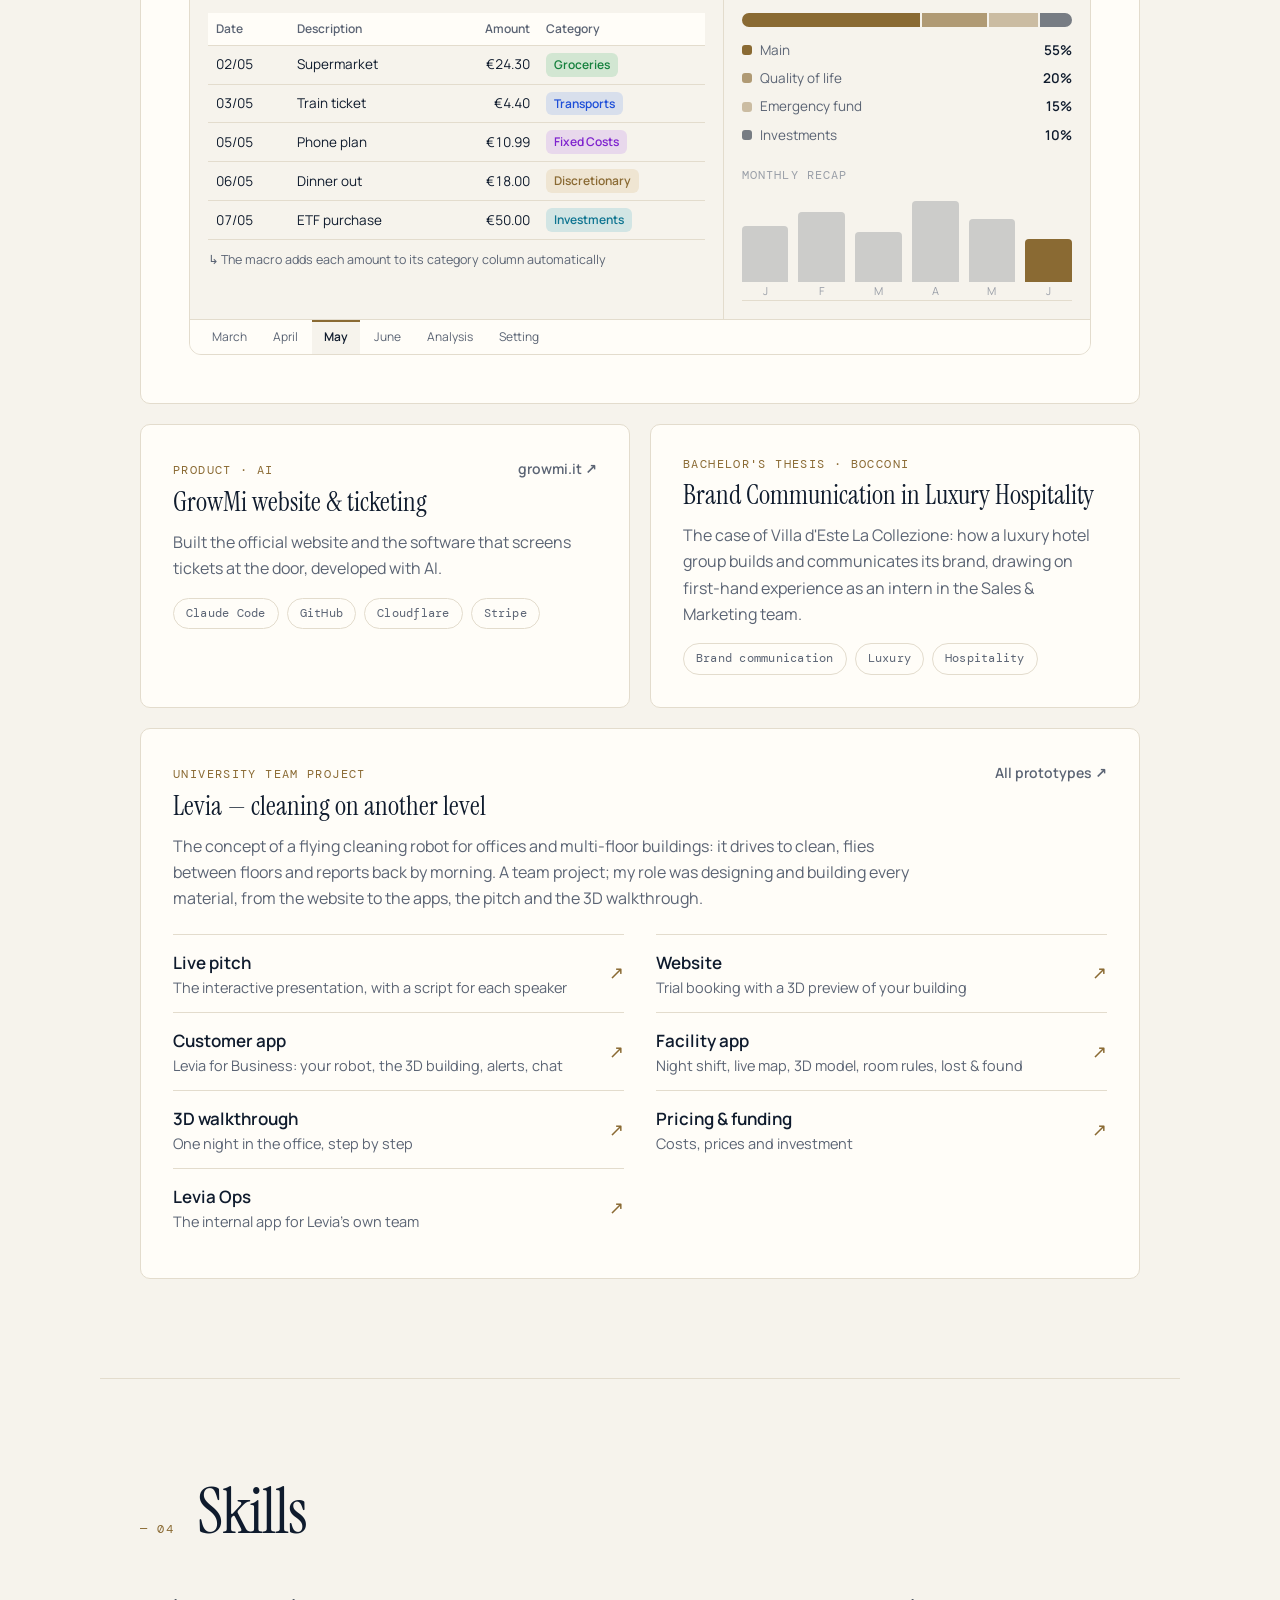
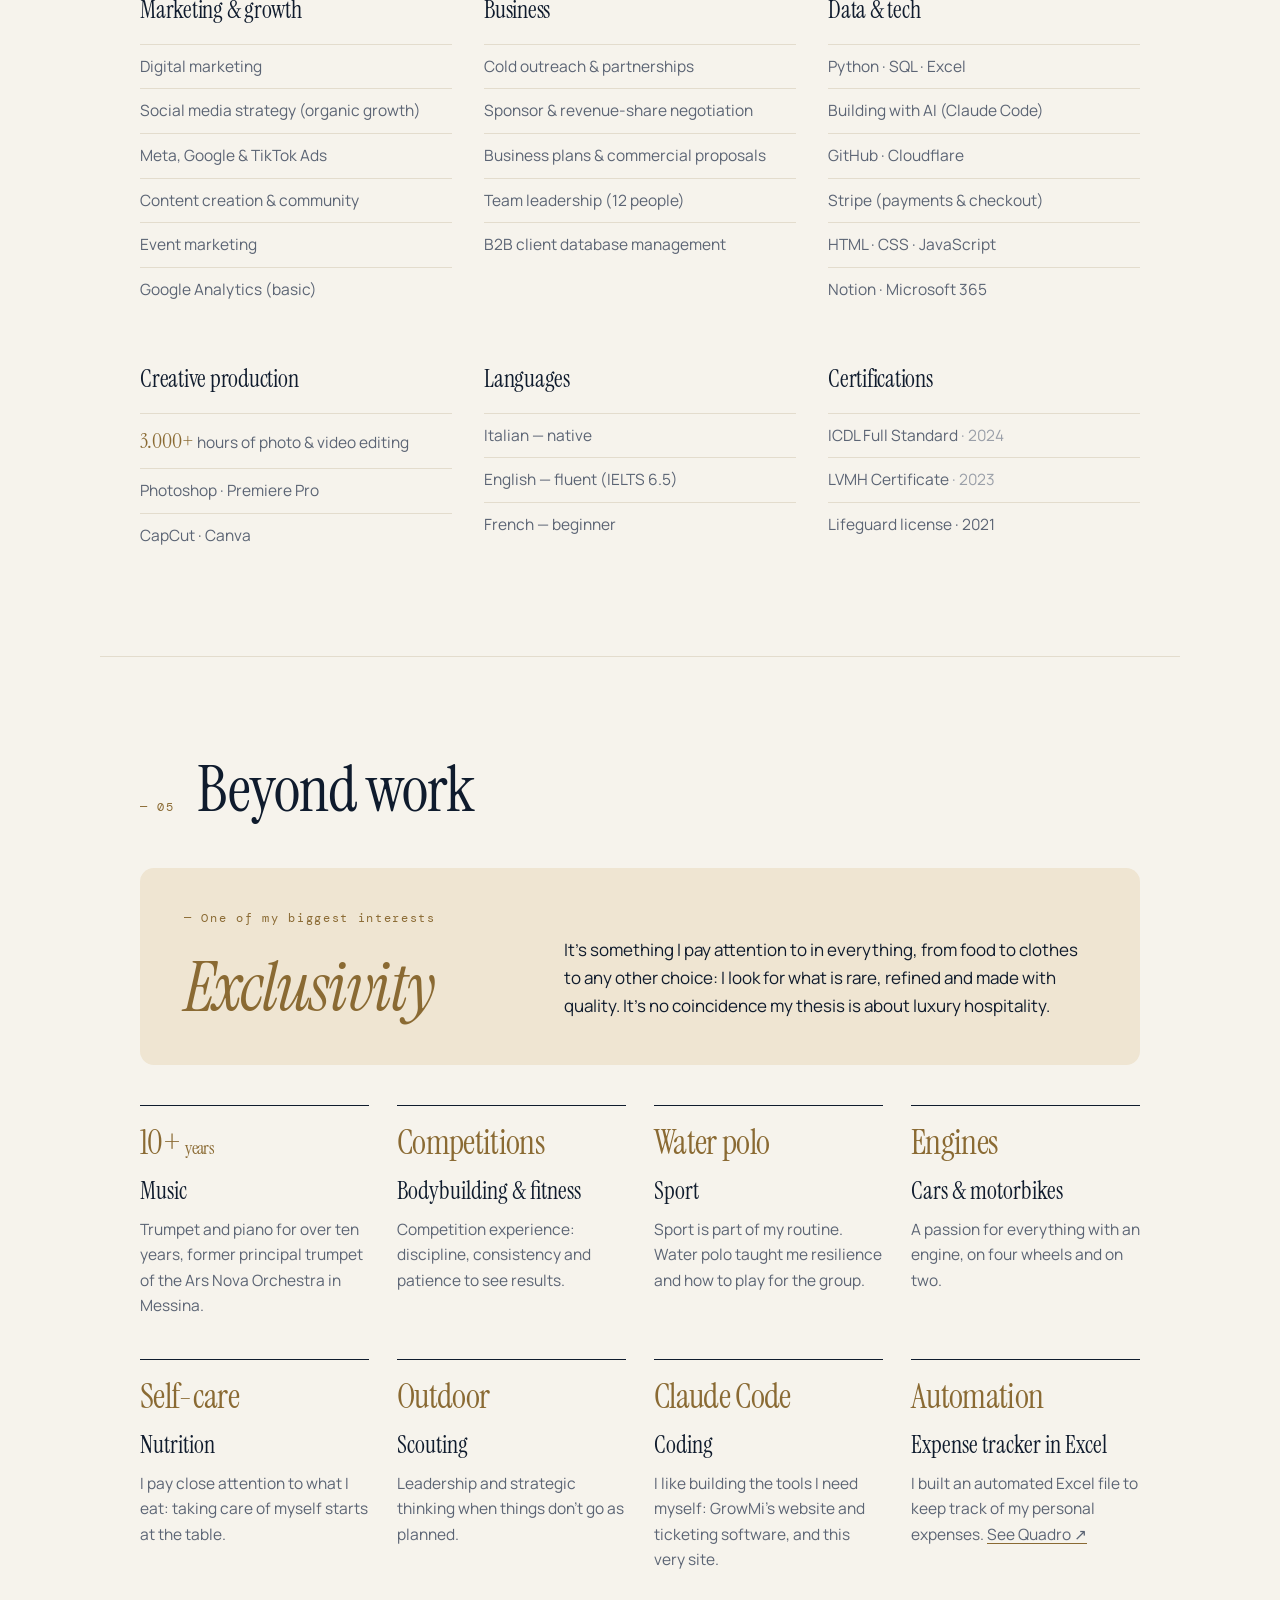
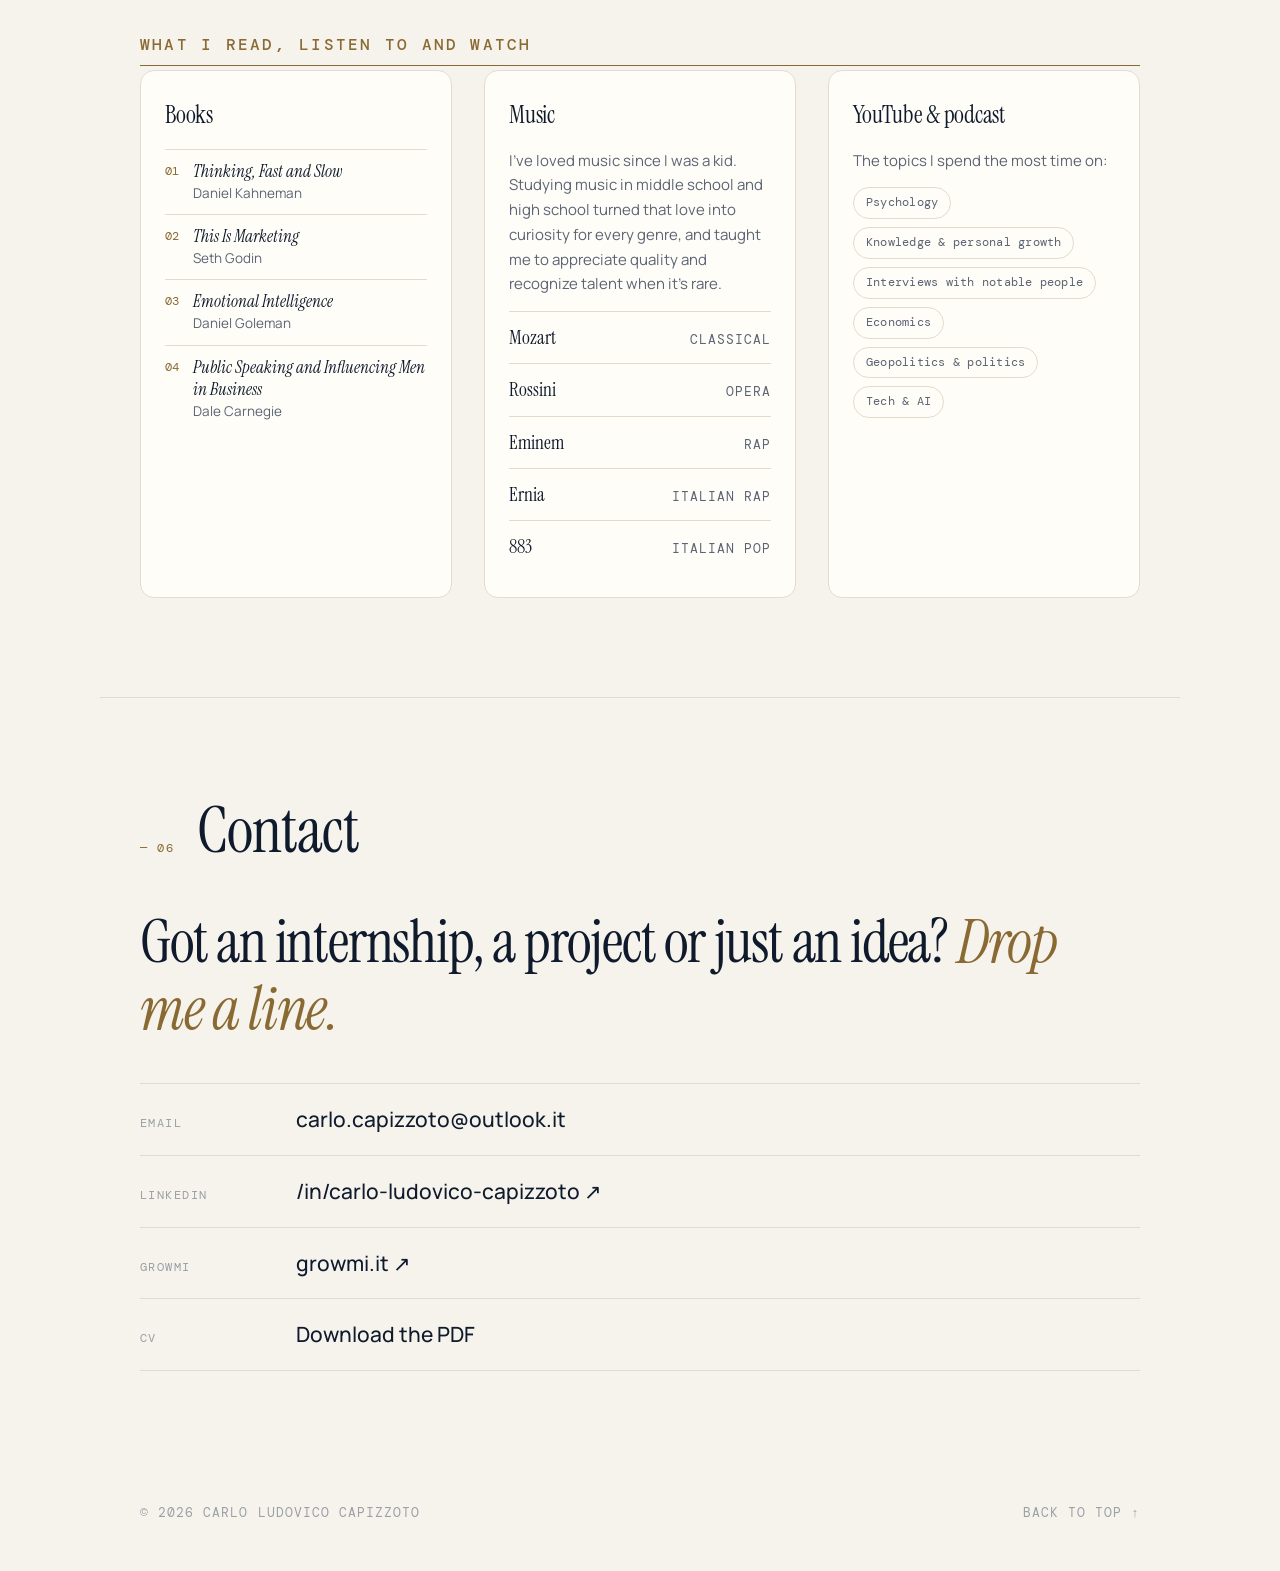
==== commit ea0f406b: "About con dettagli chiave in grassetto; Skilab: ruolo Project Manager Co-Authored-By: Claude Opus 5." ====
--- a/index.html
+++ b/index.html
@@ -119,9 +119,9 @@
       <div class="about-grid">
         <div class="about-text">
           <p class="lead" data-i18n="about.lead">I was born in Messina, I'm 21, and I love growing things from zero: events, communities, products.</p>
-          <p data-i18n="about.p1">I hold a bachelor's degree in <strong>CLEACC</strong> from Bocconi University (Economics and Management for Arts, Culture and Communication), with a thesis on brand communication in luxury hospitality. Since September 2026 I've been enrolled in the <strong>MSc in Digital Marketing &amp; Data Analytics</strong> at <strong>Emlyon Business School</strong> in Paris.</p>
-          <p data-i18n="about.p1b">I've played trumpet and piano for over ten years: art is the starting point of almost everything I do. Along the way I worked in Sales &amp; Marketing at Villa d'Este and led communication for a 250+ participant event with B.lab Bocconi.</p>
-          <p data-i18n="about.p2">I co-founded <a href="https://growmi.it" target="_blank" rel="noopener">GrowMi</a>, which promotes emerging artists through live events in Milan. I handle strategy, partnerships and social media, and I built our website and ticket-screening software using AI.</p>
+          <p data-i18n="about.p1">I hold a bachelor's degree in <strong>CLEACC</strong> from <strong>Bocconi University</strong> (Economics and Management for Arts, Culture and Communication), with a thesis on <strong>brand communication in luxury hospitality</strong>. Since September 2026 I've been enrolled in the <strong>MSc in Digital Marketing &amp; Data Analytics</strong> at <strong>Emlyon Business School</strong> in Paris.</p>
+          <p data-i18n="about.p1b">I've played <strong>trumpet and piano for over ten years</strong>: art is the starting point of almost everything I do. Along the way I worked in <strong>Sales &amp; Marketing at Villa d'Este</strong> and was <strong>Project Manager</strong> of a 250+ participant event with B.lab Bocconi.</p>
+          <p data-i18n="about.p2">I co-founded <a href="https://growmi.it" target="_blank" rel="noopener">GrowMi</a>, which promotes emerging artists through live events in Milan. I lead a <strong>team of 12</strong>, handle strategy, partnerships and social media, and I built our <strong>website and ticket-screening software using AI</strong>.</p>
           <p data-i18n="about.p3">I'm looking for an <strong>internship or role starting October 2026</strong> in digital marketing, brand communication or event management, where creativity meets data.</p>
         </div>
         <figure class="about-photo">
@@ -262,8 +262,8 @@
               <span class="tl-place">Bardonecchia</span>
             </div>
             <div class="tl-body">
-              <h4><span data-i18n="exp.blab.role">Event Organizer, communication</span> <span class="at">· B.lab Bocconi</span></h4>
-              <p data-i18n="exp.blab.desc">Led communication for <em>Skilab</em>, a €150k-budget event with 250+ participants sponsored by Red Bull and Snowtime, increasing participation by 25% within a 25–30 person organizing team. Produced promo videos and highlights with Premiere Pro and Photoshop.</p>
+              <h4><span data-i18n="exp.blab.role">Project Manager</span> <span class="at">· B.lab Bocconi</span></h4>
+              <p data-i18n="exp.blab.desc">Project Manager of <em>Skilab</em>, a €150k-budget event with 250+ participants sponsored by Red Bull and Snowtime: coordinated a 25–30 person organizing team, led communication and increased participation by 25%. Produced promo videos and highlights with Premiere Pro and Photoshop.</p>
               <ul class="chips">
                 <li>€150k budget</li>
                 <li>250+ <span data-i18n="chip.participants">participants</span></li>
@@ -344,11 +344,11 @@
 
       <article class="card card-feature card-feature-2">
         <div class="card-top">
-          <p class="card-tag" data-i18n="proj.skilab.tag">Event · Communication</p>
+          <p class="card-tag" data-i18n="proj.skilab.tag">Event · Project management</p>
           <p class="card-sponsors">Red Bull · Snowtime</p>
         </div>
         <h3 data-i18n="proj.skilab.title">Skilab — B.lab Bocconi</h3>
-        <p data-i18n="proj.skilab.desc">Led communication for B.lab's event in Bardonecchia, within a 25–30 person organizing team. Also for B.lab, I closed a sponsorship with a magazine brand through cold outreach for <em>Blab to the Park</em> (20,000+ attendees).</p>
+        <p data-i18n="proj.skilab.desc">As Project Manager of B.lab's event in Bardonecchia, I coordinated a 25–30 person organizing team and led its communication. Also for B.lab, I closed a sponsorship with a magazine brand through cold outreach for <em>Blab to the Park</em> (20,000+ attendees).</p>
         <dl class="metrics">
           <div class="metric"><dt data-i18n="m.budget">event budget</dt><dd>€150k</dd></div>
           <div class="metric"><dt data-i18n="m.participants">participants</dt><dd>250+</dd></div>
@@ -653,6 +653,6 @@
     <p><a href="#top" data-i18n="footer.top">Back to top ↑</a></p>
   </footer>
 
-  <script src="main.js?v=202610071609" defer></script>
+  <script src="main.js?v=202610091104" defer></script>
 </body>
 </html>
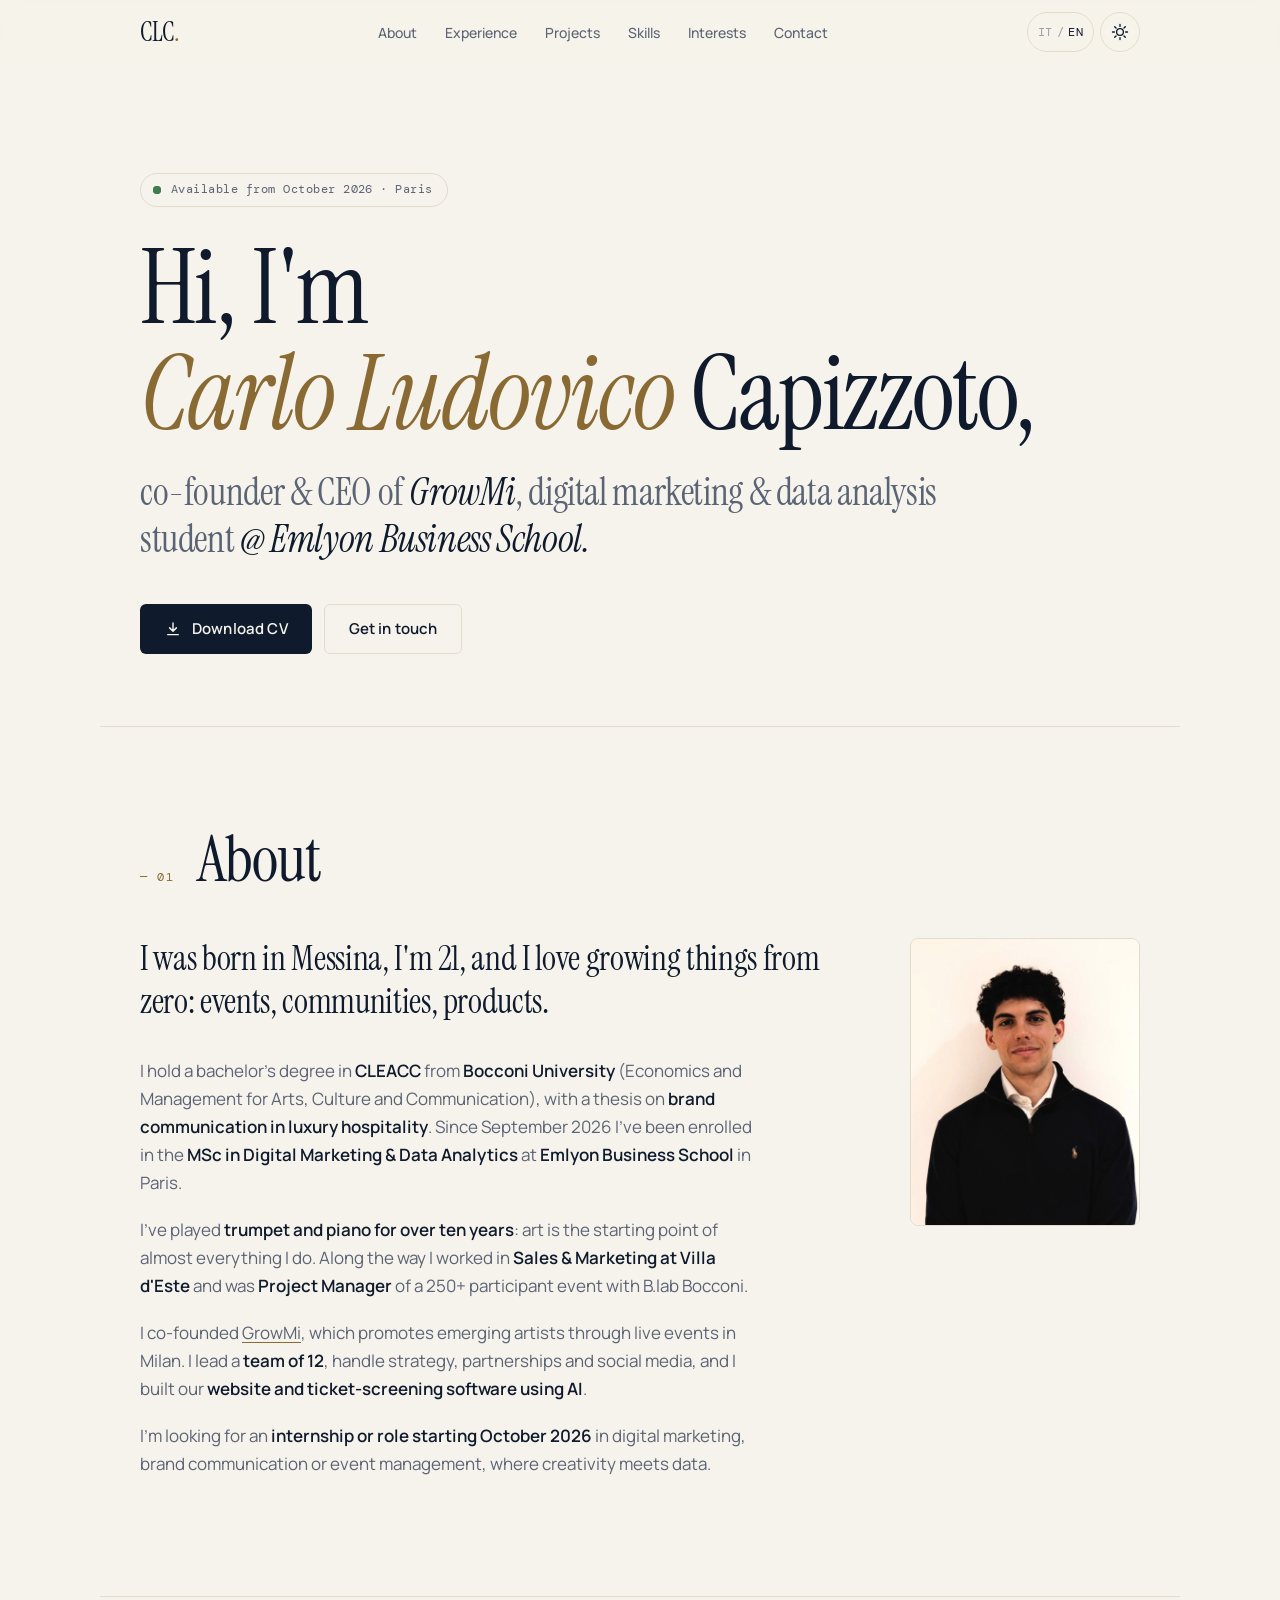
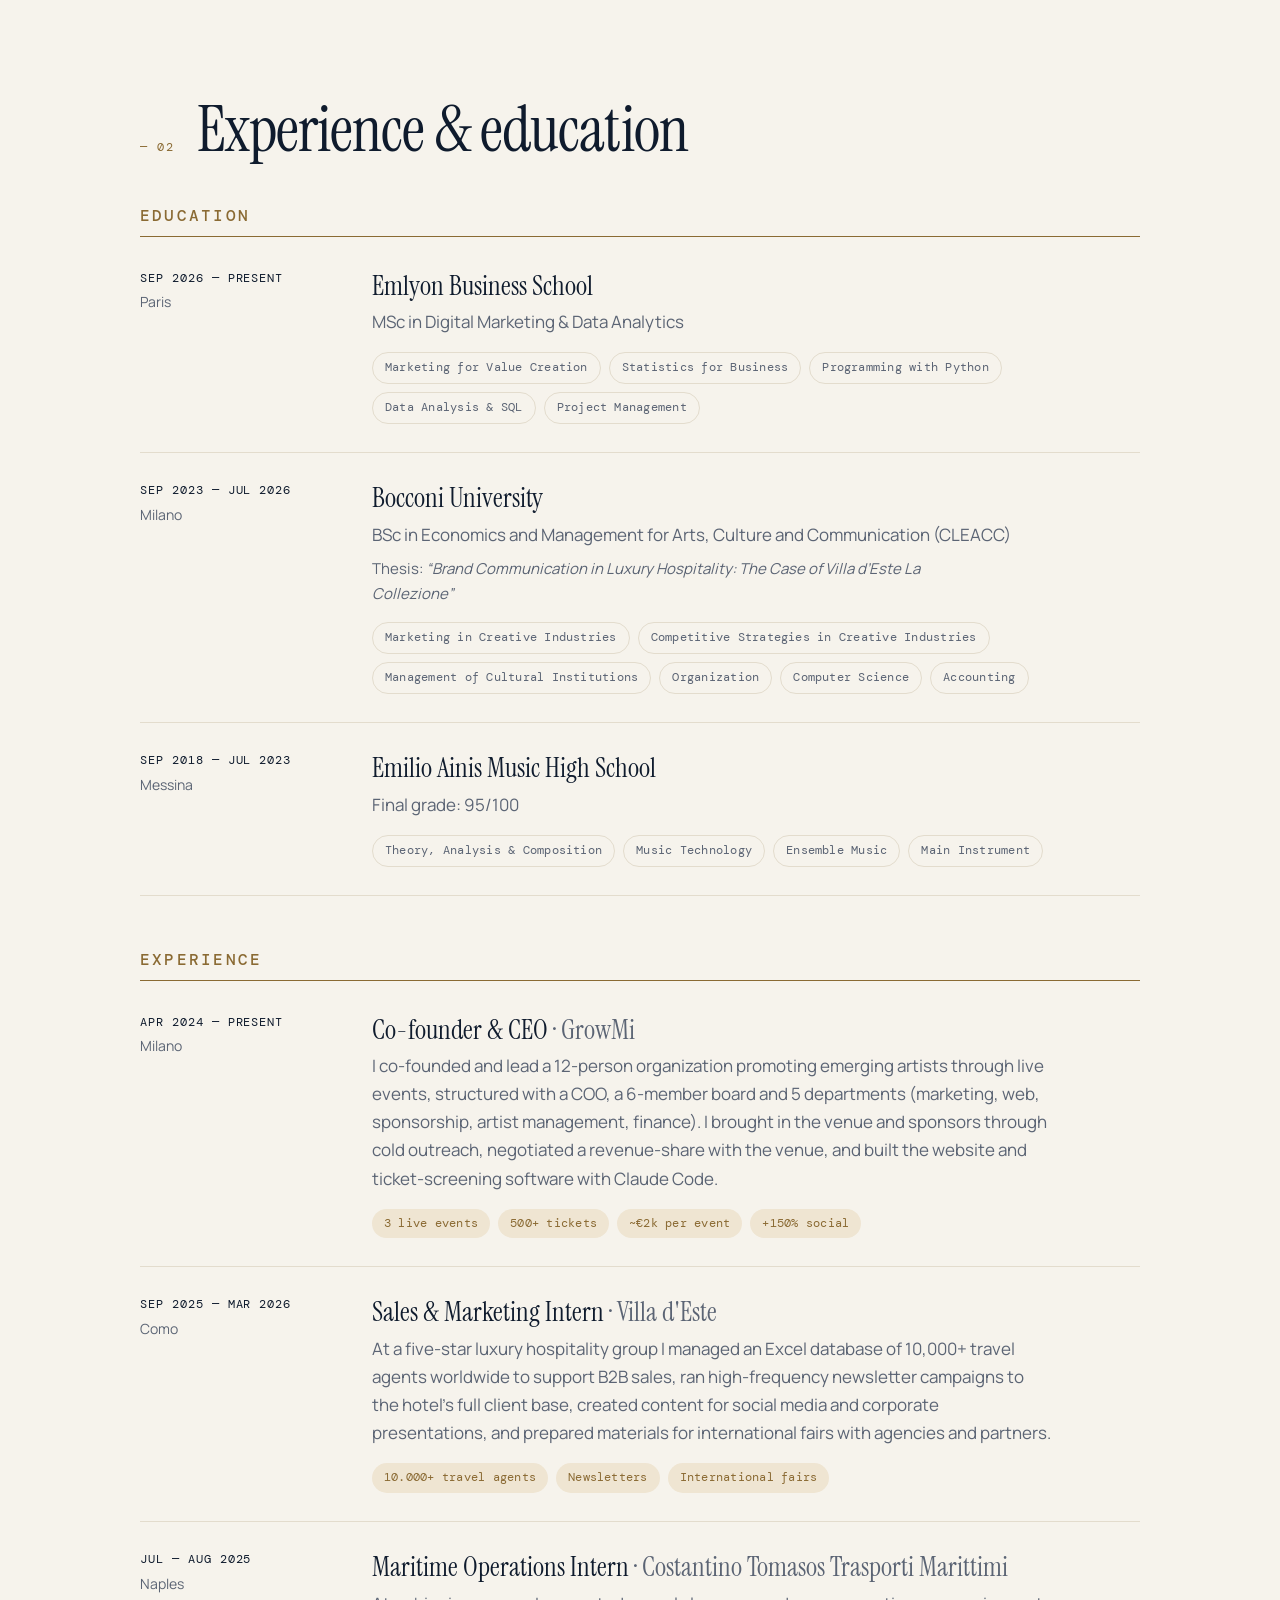
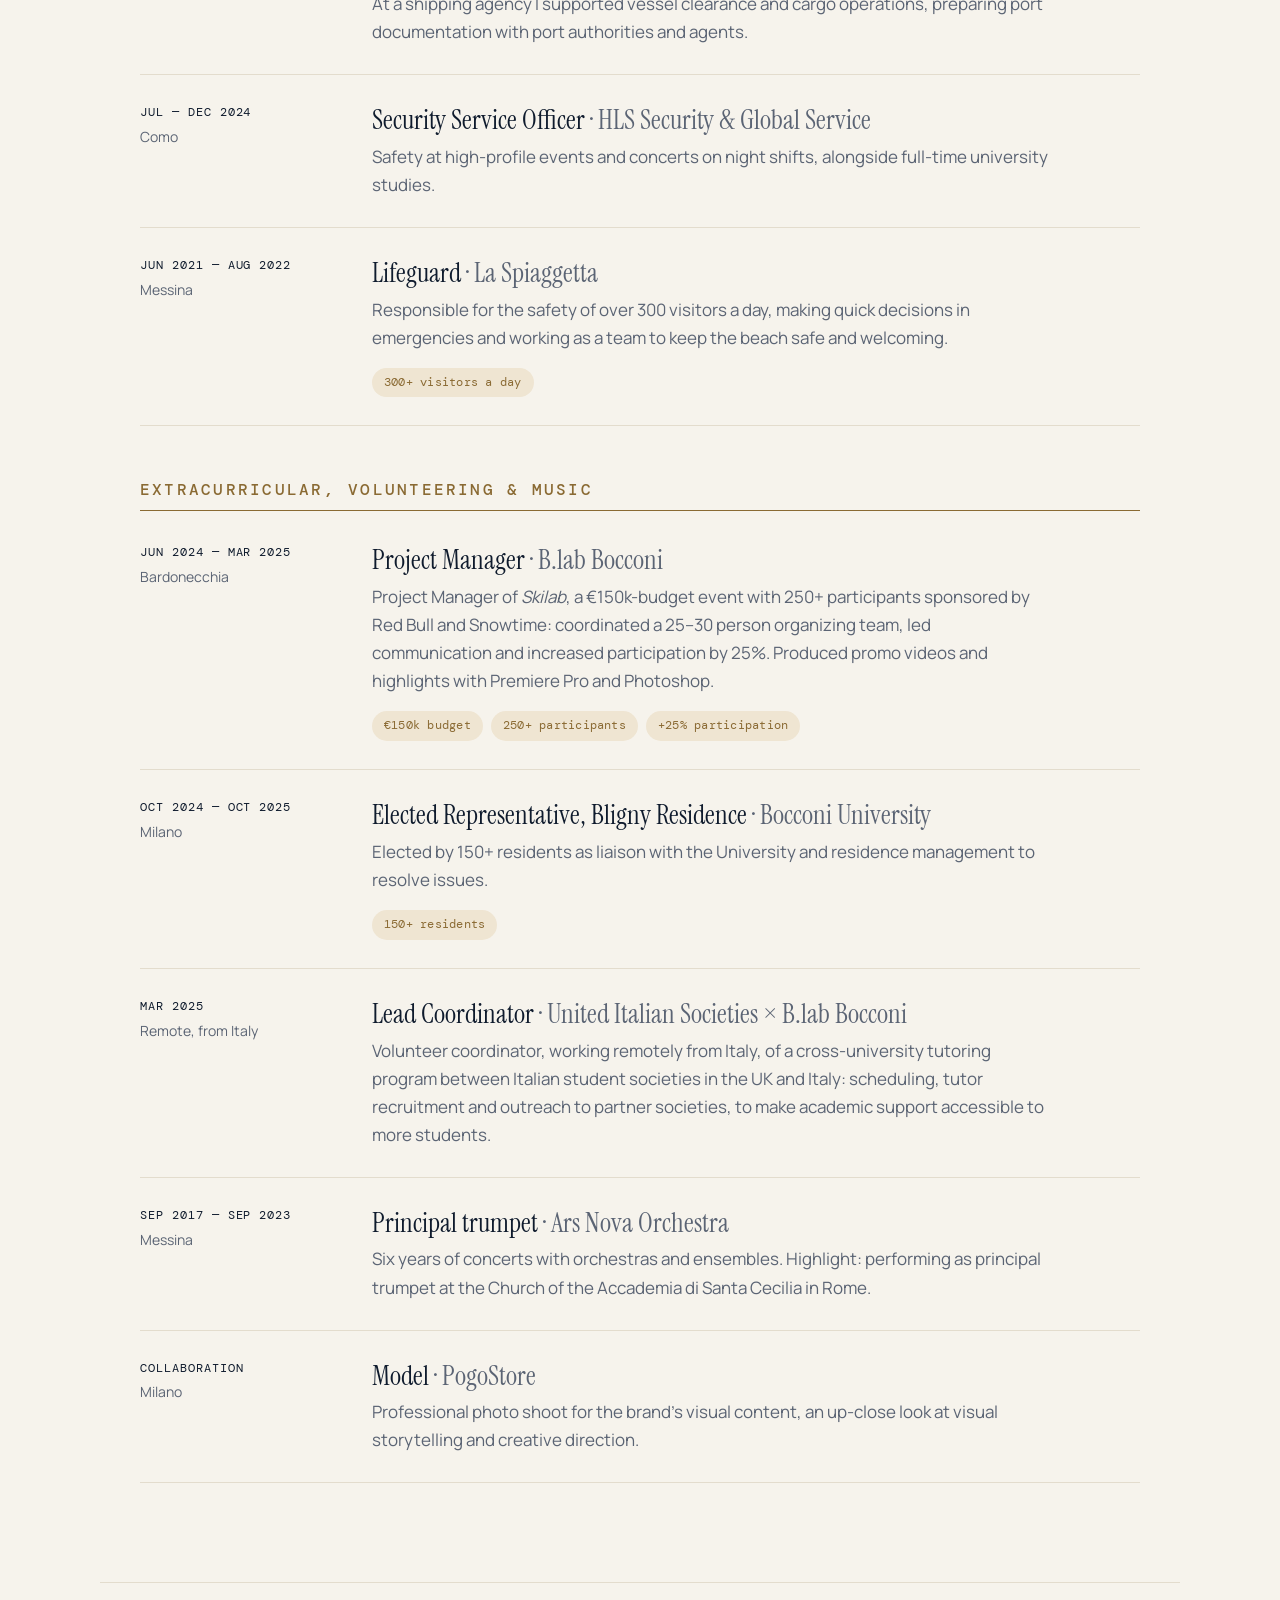
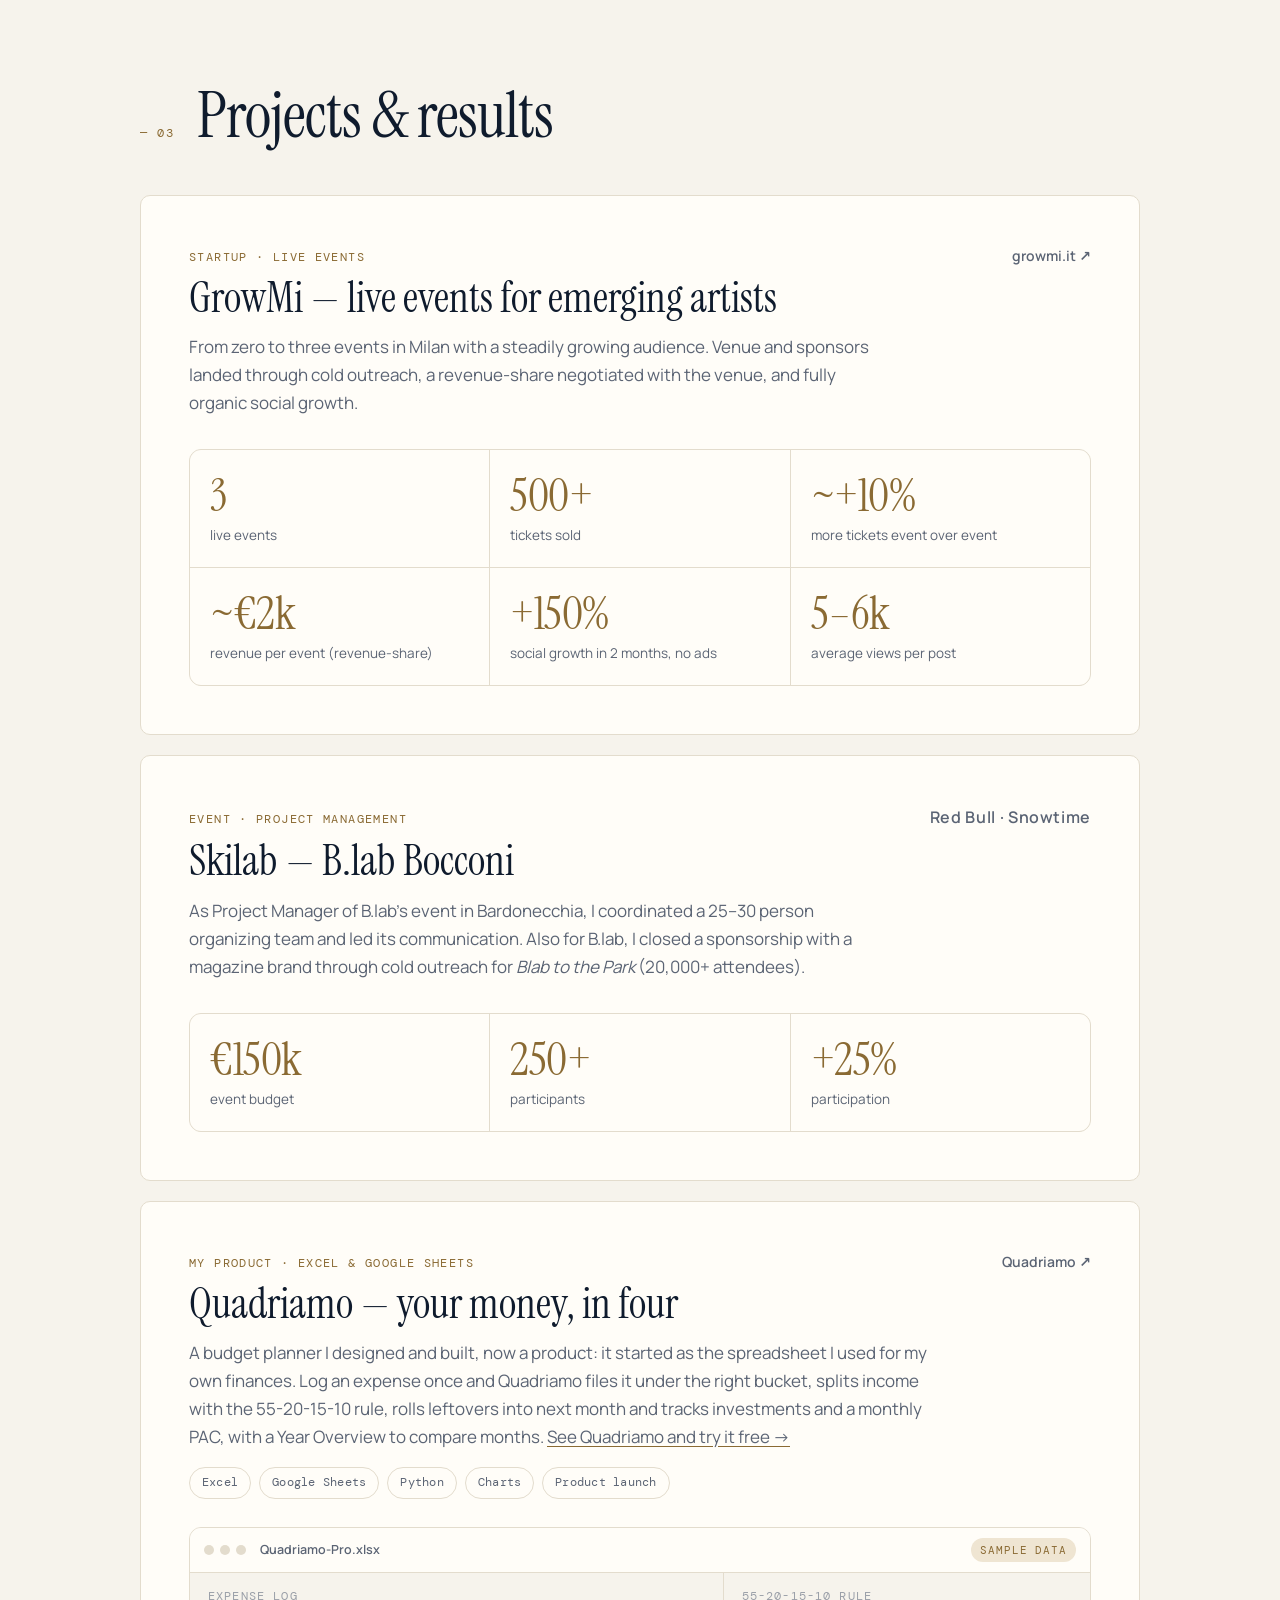
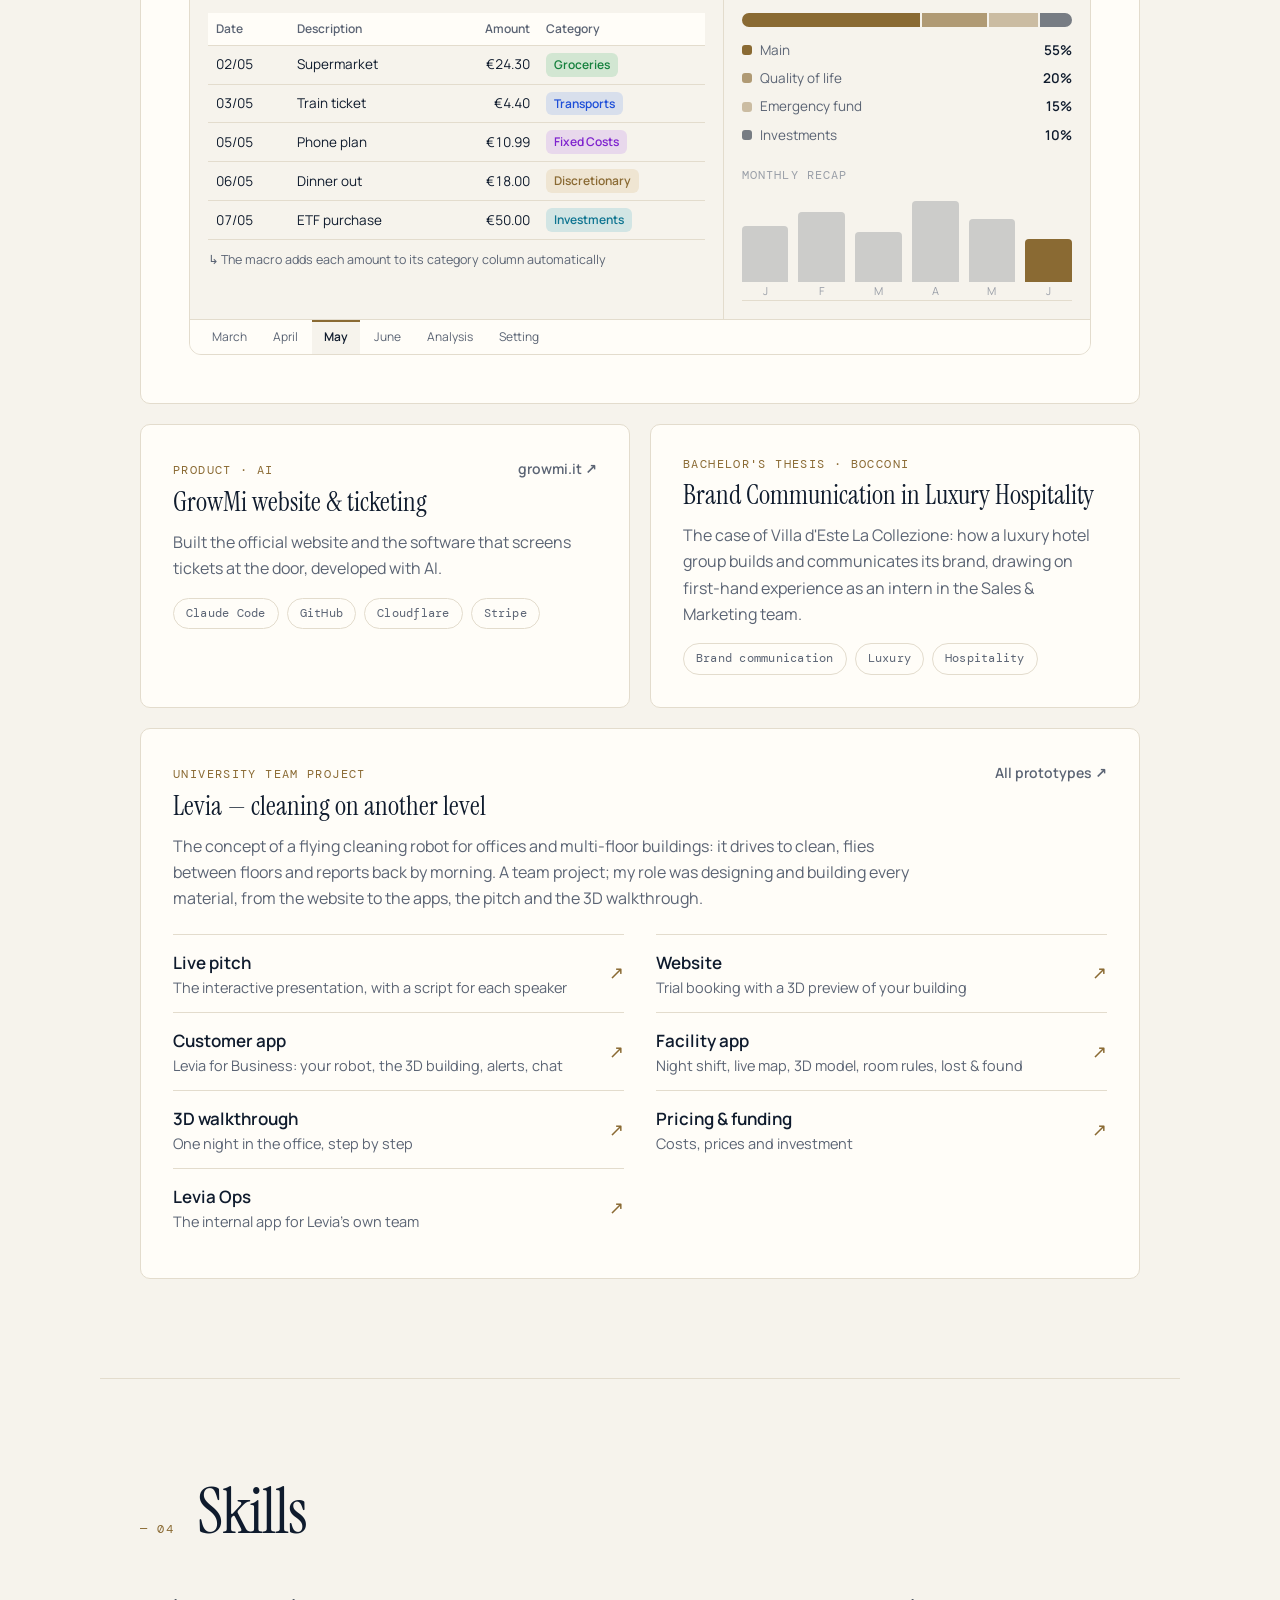
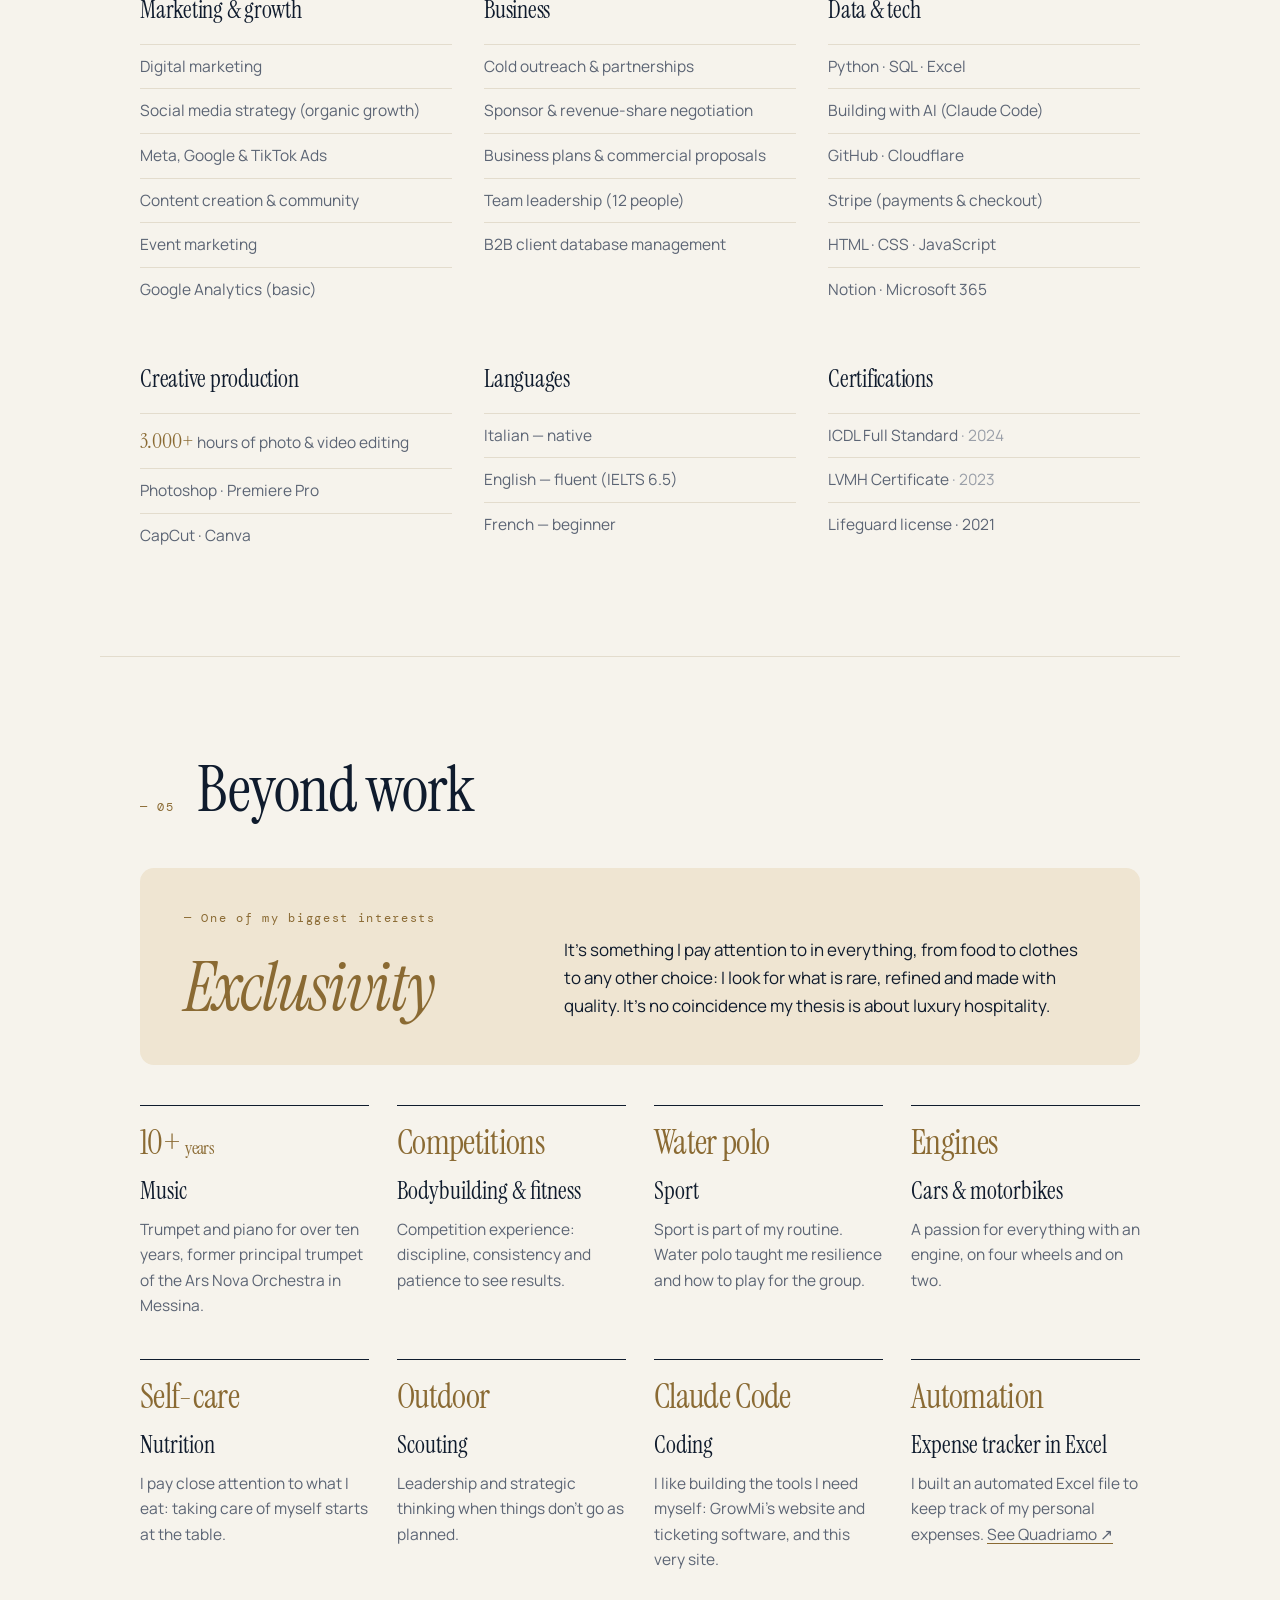
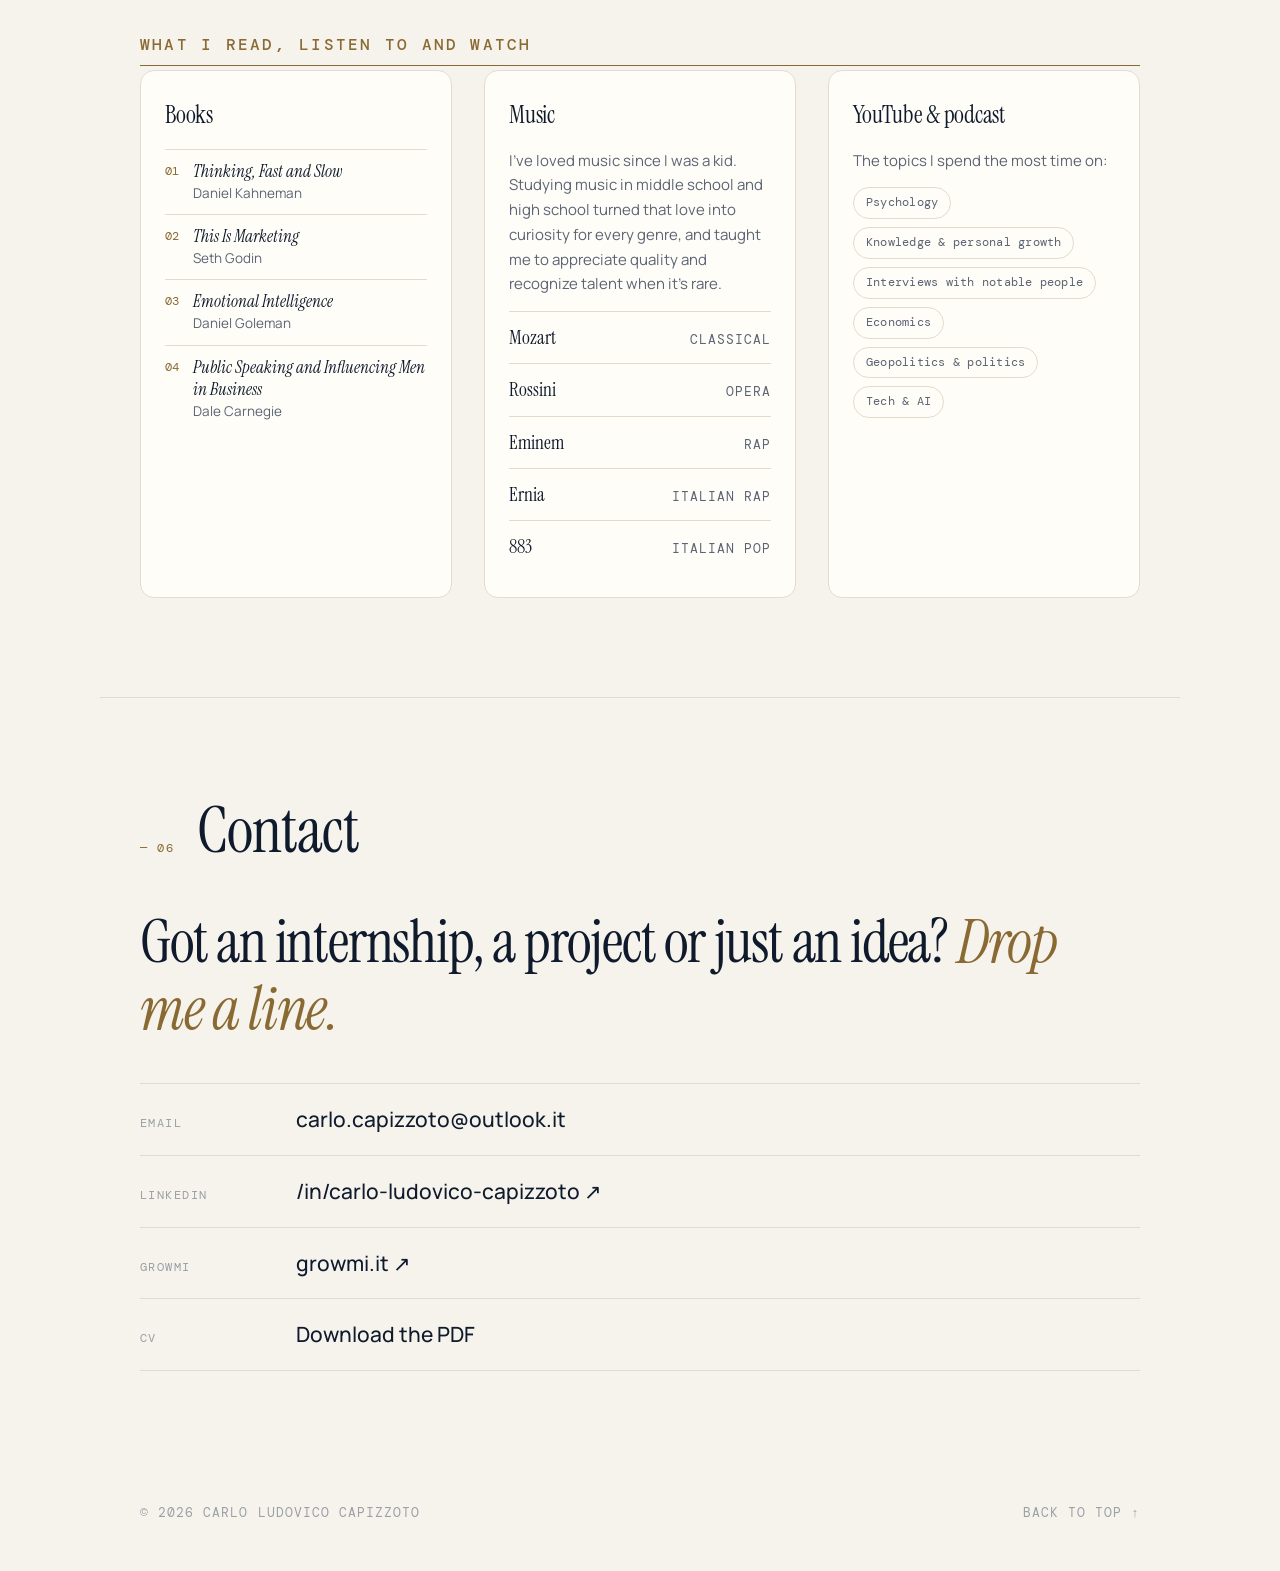
==== commit d92af0c1: "Quadro diventa Quadriamo: pagina /quadriamo/ con file, video e schermate aggiornati; /quadro/ reindi" ====
--- a/index.html
+++ b/index.html
@@ -359,10 +359,10 @@
       <article class="card card-feature card-excel">
         <div class="card-top">
           <p class="card-tag" data-i18n="proj.xl.tag">My product · Excel &amp; Google Sheets</p>
-          <a class="card-link" href="quadro/">Quadro <span aria-hidden="true">↗</span></a>
-        </div>
-        <h3 data-i18n="proj.xl.title">Quadro — your money, in four</h3>
-        <p data-i18n="proj.xl.desc">A budget planner I designed and built, now a product: it started as the spreadsheet I used for my own finances. Log an expense once and Quadro files it under the right bucket, splits income with the 55-20-15-10 rule, rolls leftovers into next month and tracks investments and a monthly PAC, with a Year Overview to compare months. <a href="quadro/">See Quadro and try it free →</a></p>
+          <a class="card-link" href="quadriamo/">Quadriamo <span aria-hidden="true">↗</span></a>
+        </div>
+        <h3 data-i18n="proj.xl.title">Quadriamo — your money, in four</h3>
+        <p data-i18n="proj.xl.desc">A budget planner I designed and built, now a product: it started as the spreadsheet I used for my own finances. Log an expense once and Quadriamo files it under the right bucket, splits income with the 55-20-15-10 rule, rolls leftovers into next month and tracks investments and a monthly PAC, with a Year Overview to compare months. <a href="quadriamo/">See Quadriamo and try it free →</a></p>
         <ul class="chips chips-plain">
           <li>Excel</li><li>Google Sheets</li><li>Python</li><li data-i18n="chip.charts">Charts</li><li data-i18n="chip.product">Product launch</li>
         </ul>
@@ -370,7 +370,7 @@
         <figure class="xl" aria-label="Preview of the workbook with sample data" data-i18n-aria="xl.label">
           <div class="xl-bar">
             <span class="xl-dot"></span><span class="xl-dot"></span><span class="xl-dot"></span>
-            <span class="xl-file">Quadro-Pro.xlsx</span>
+            <span class="xl-file">Quadriamo-Pro.xlsx</span>
             <span class="xl-sample" data-i18n="xl.sample">Sample data</span>
           </div>
           <div class="xl-body">
@@ -577,7 +577,7 @@
         <article class="interest">
           <p class="interest-num" data-i18n="int.excel.num">Automation</p>
           <h3 data-i18n="int.excel.title">Expense tracker in Excel</h3>
-          <p data-i18n="int.excel.desc">I built an automated Excel file to keep track of my personal expenses. <a href="quadro/">See Quadro ↗</a></p>
+          <p data-i18n="int.excel.desc">I built an automated Excel file to keep track of my personal expenses. <a href="quadriamo/">See Quadriamo ↗</a></p>
         </article>
       </div>
 
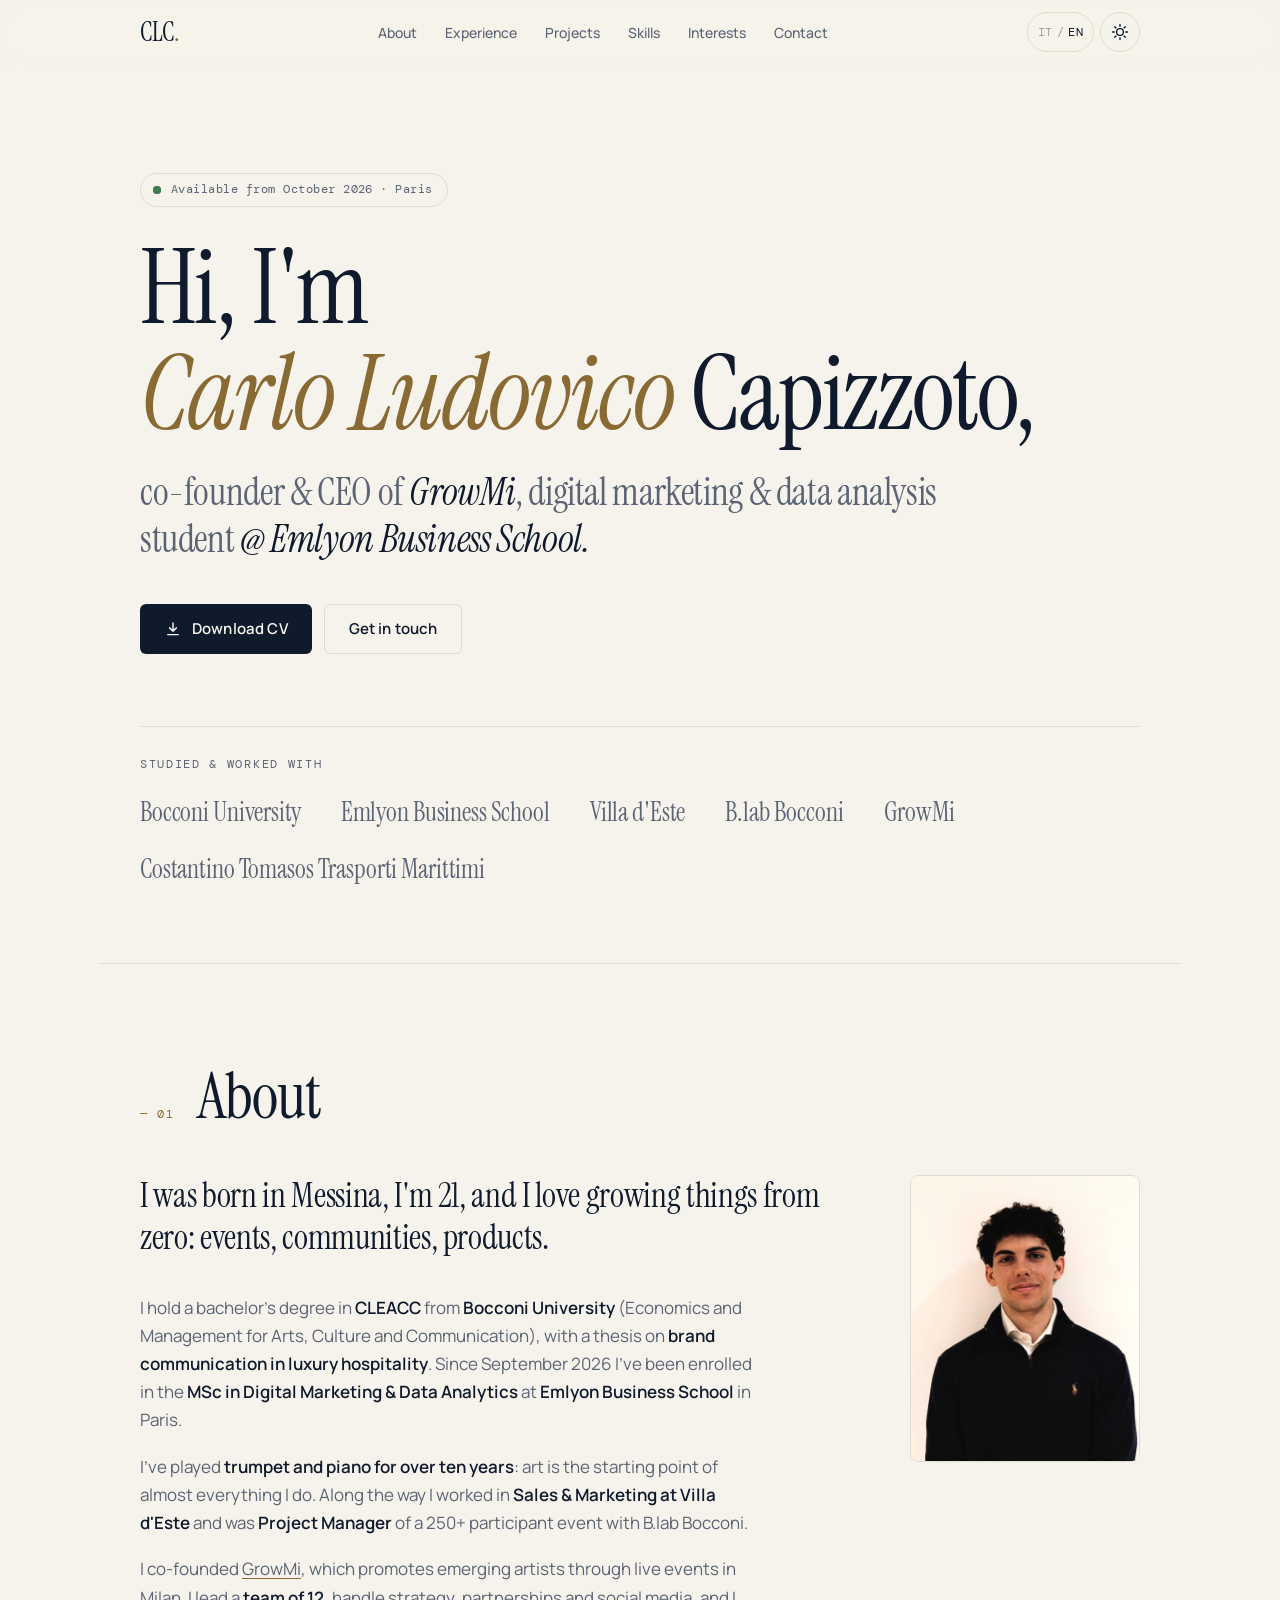
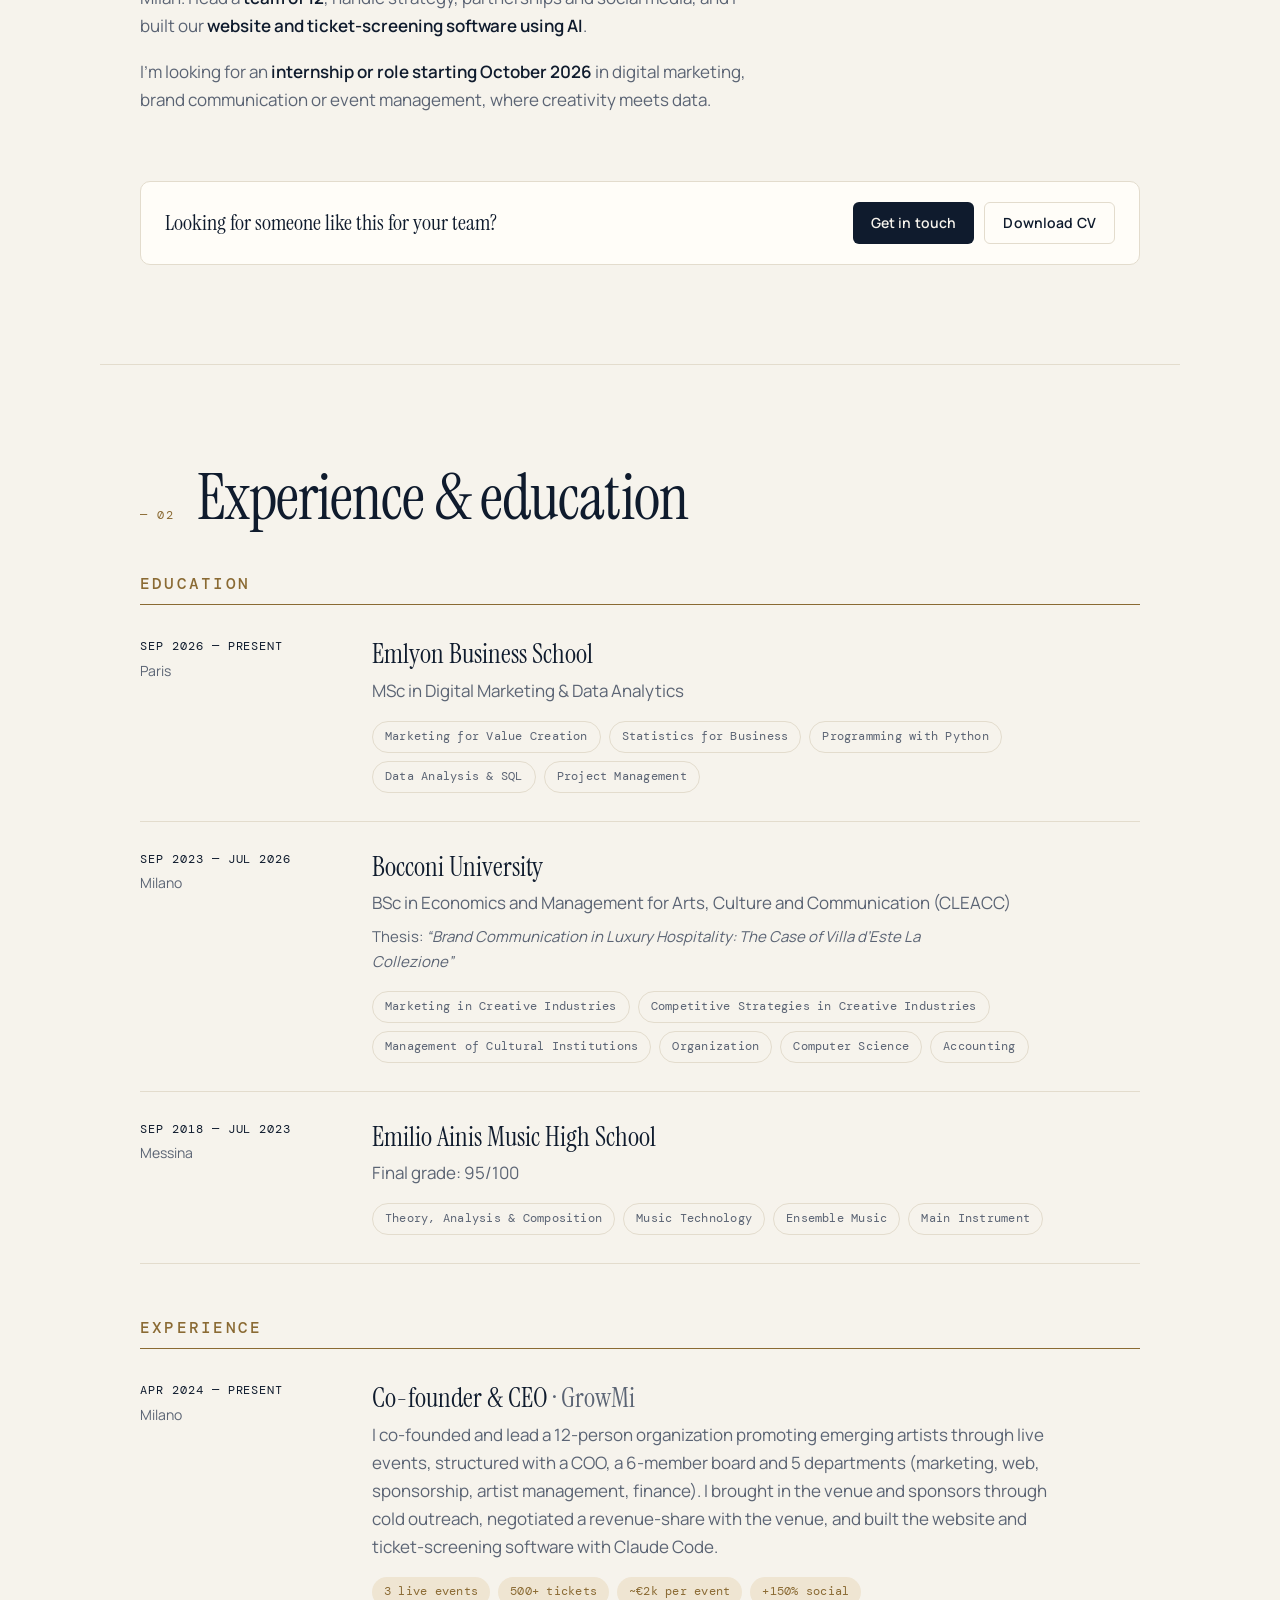
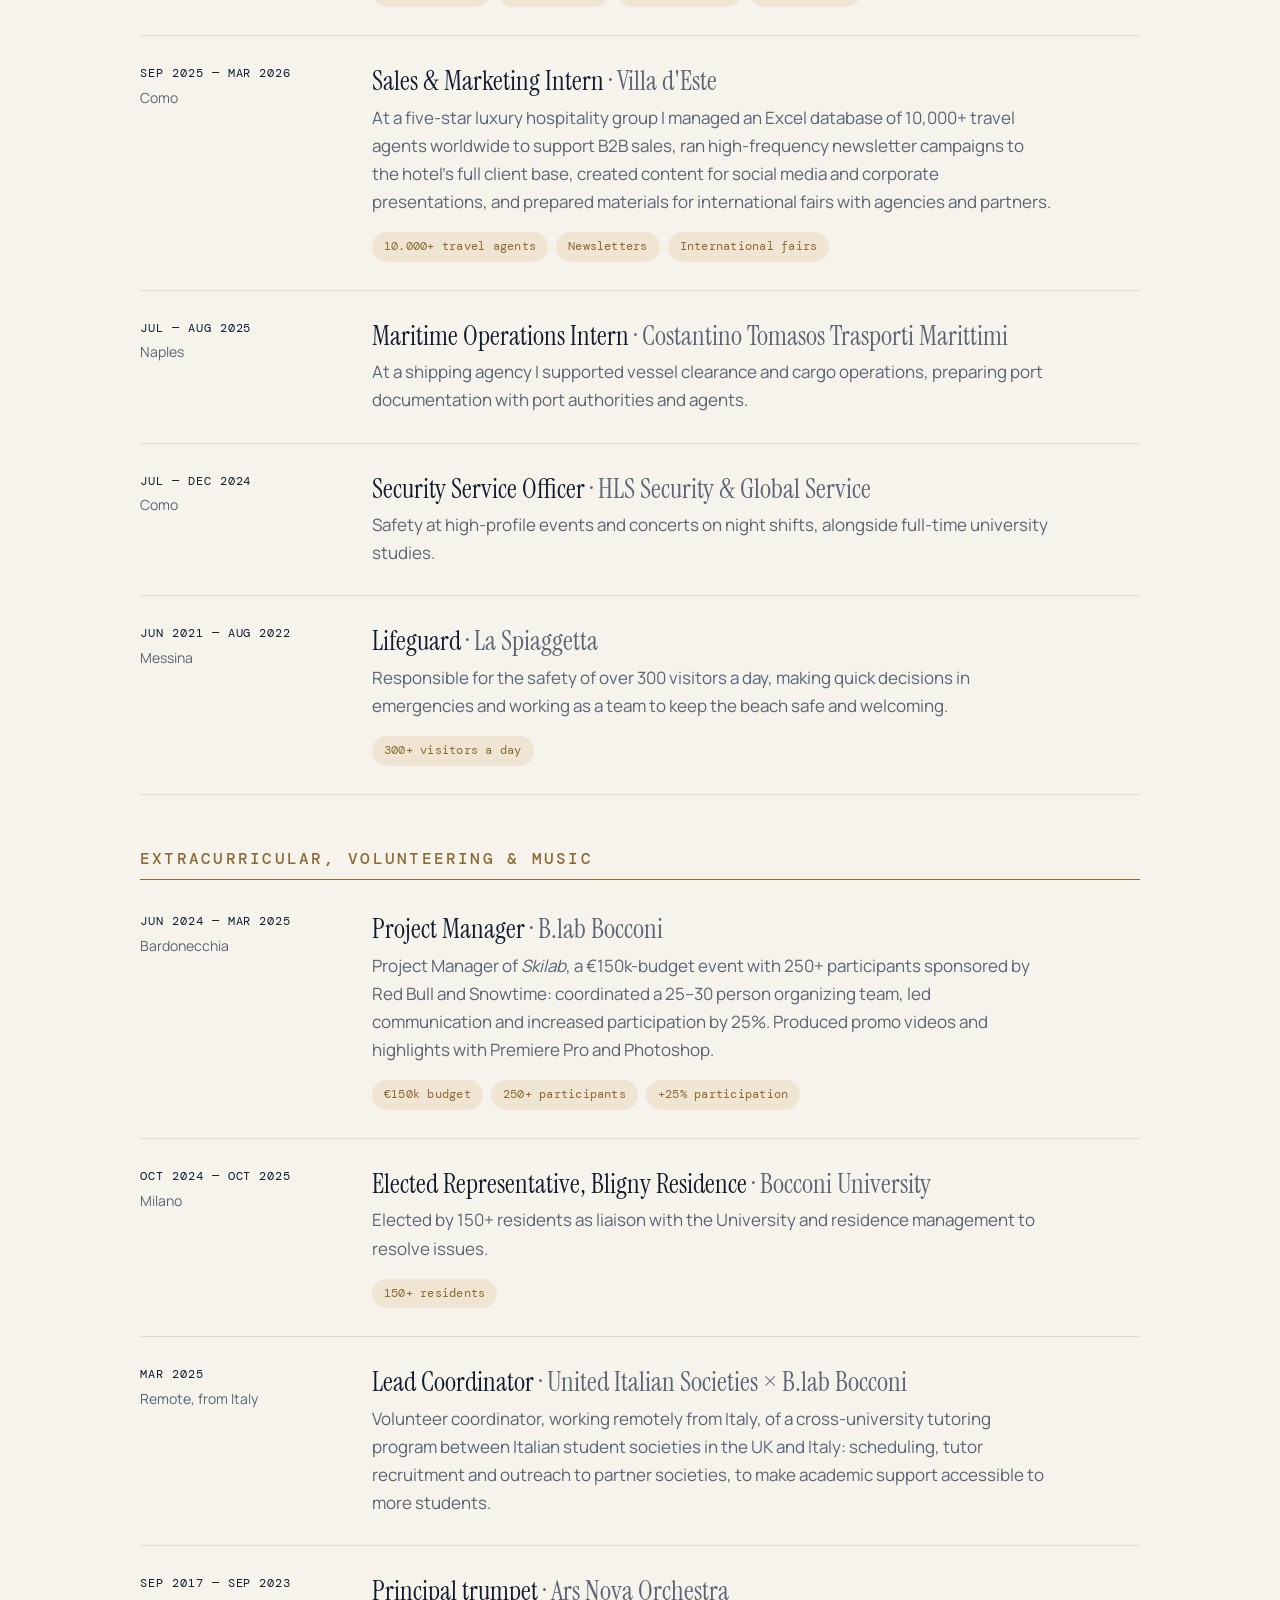
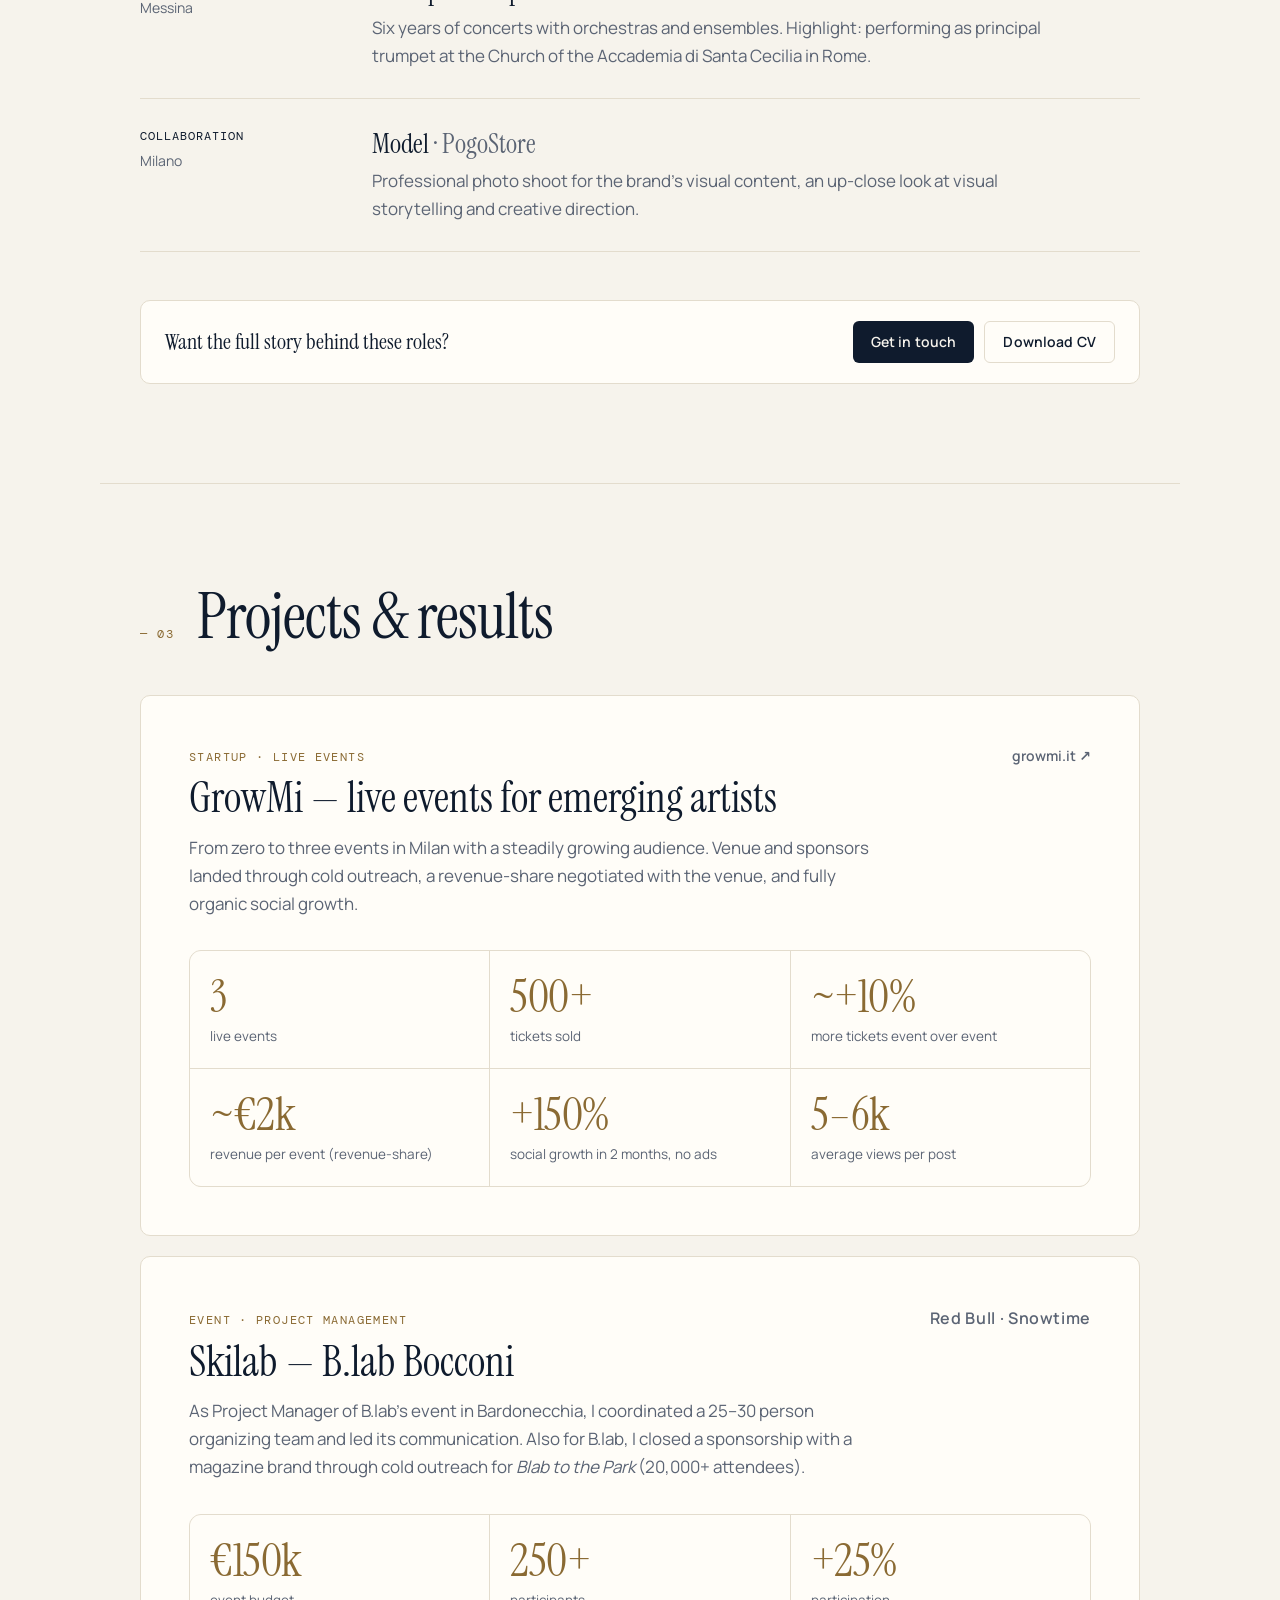
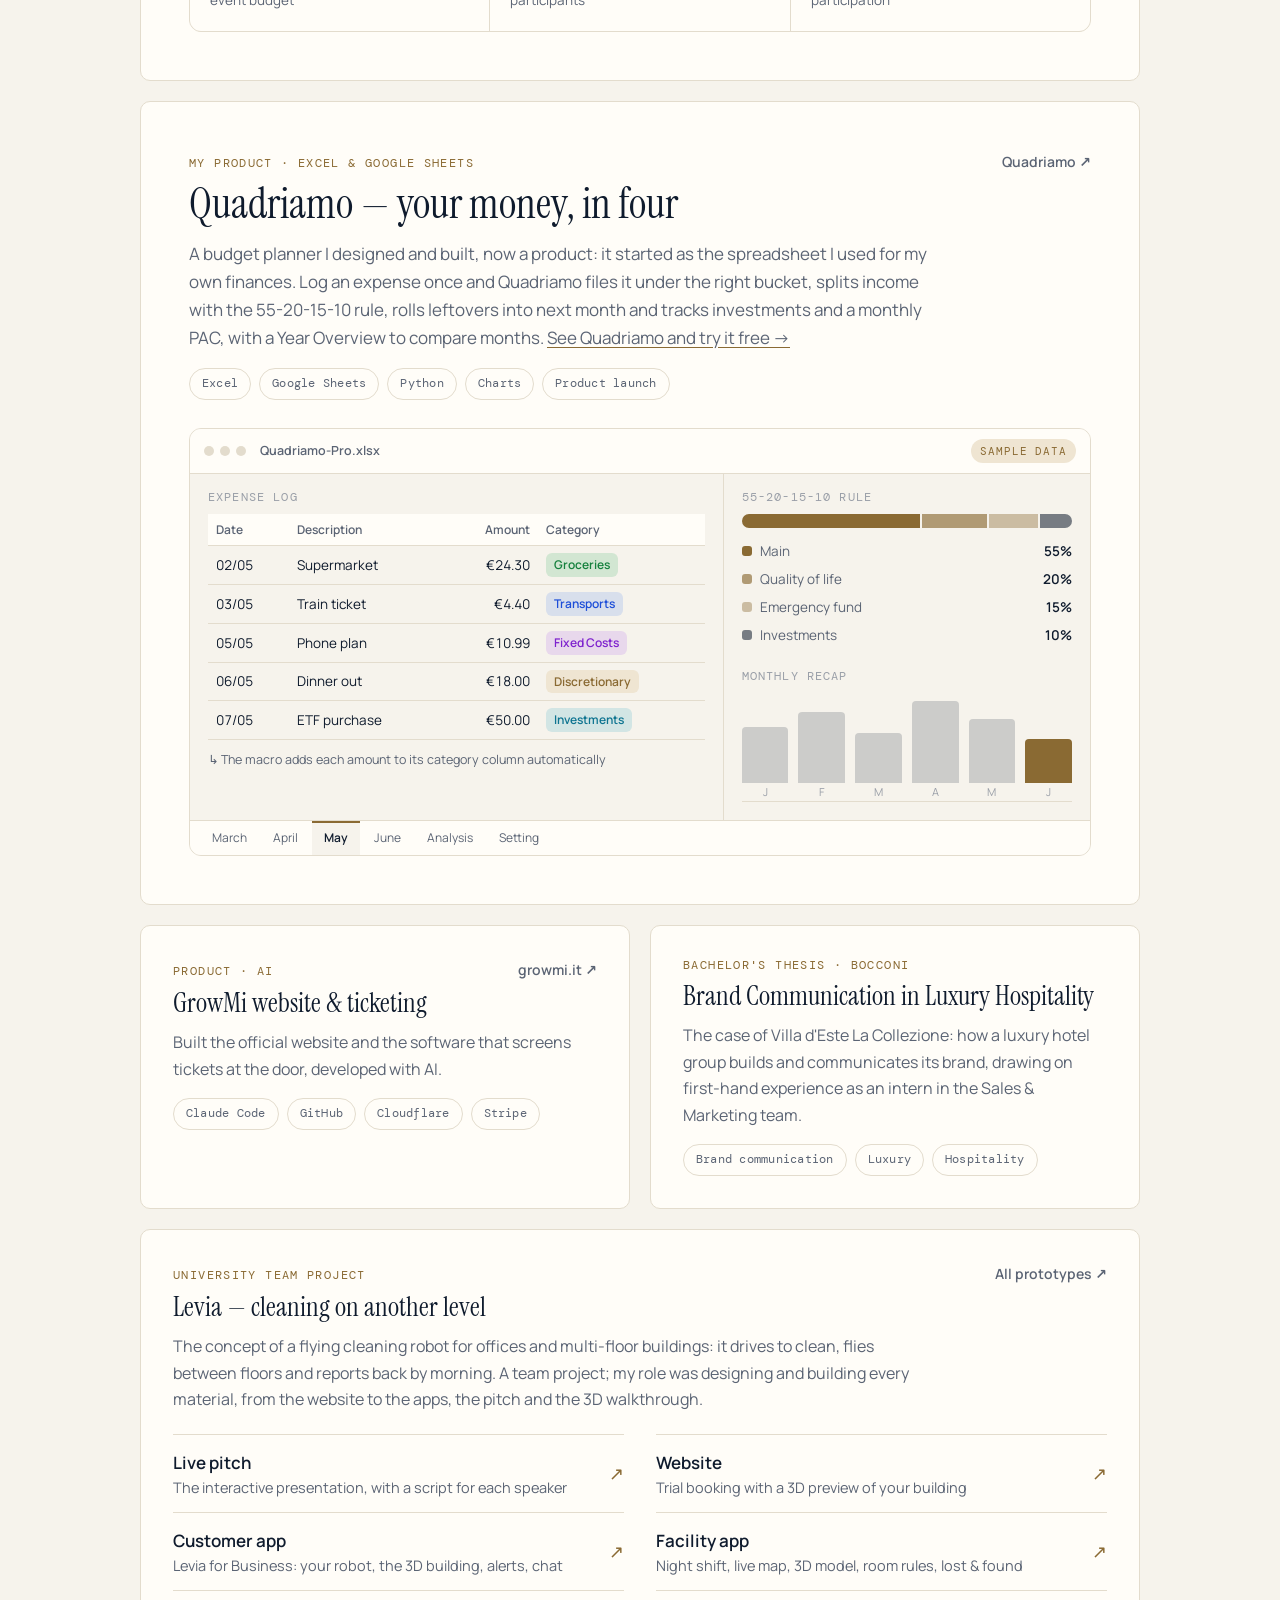
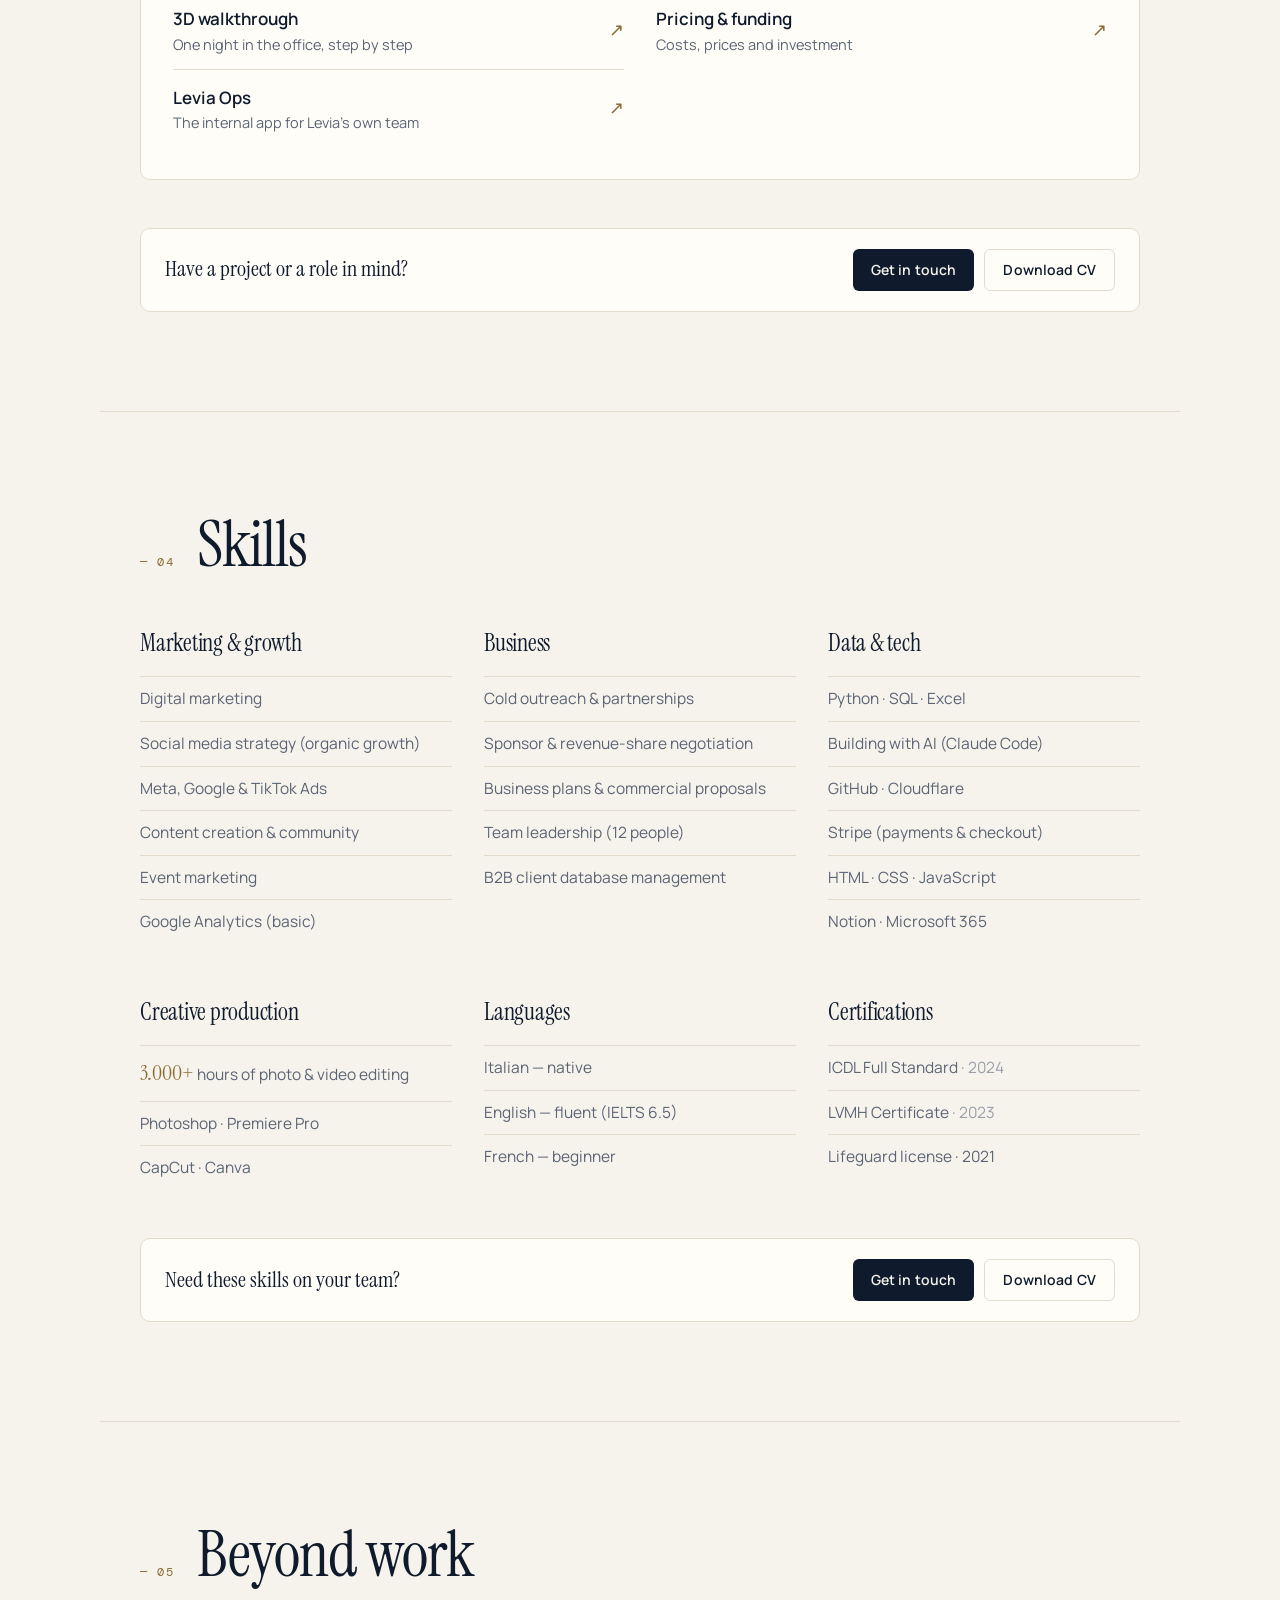
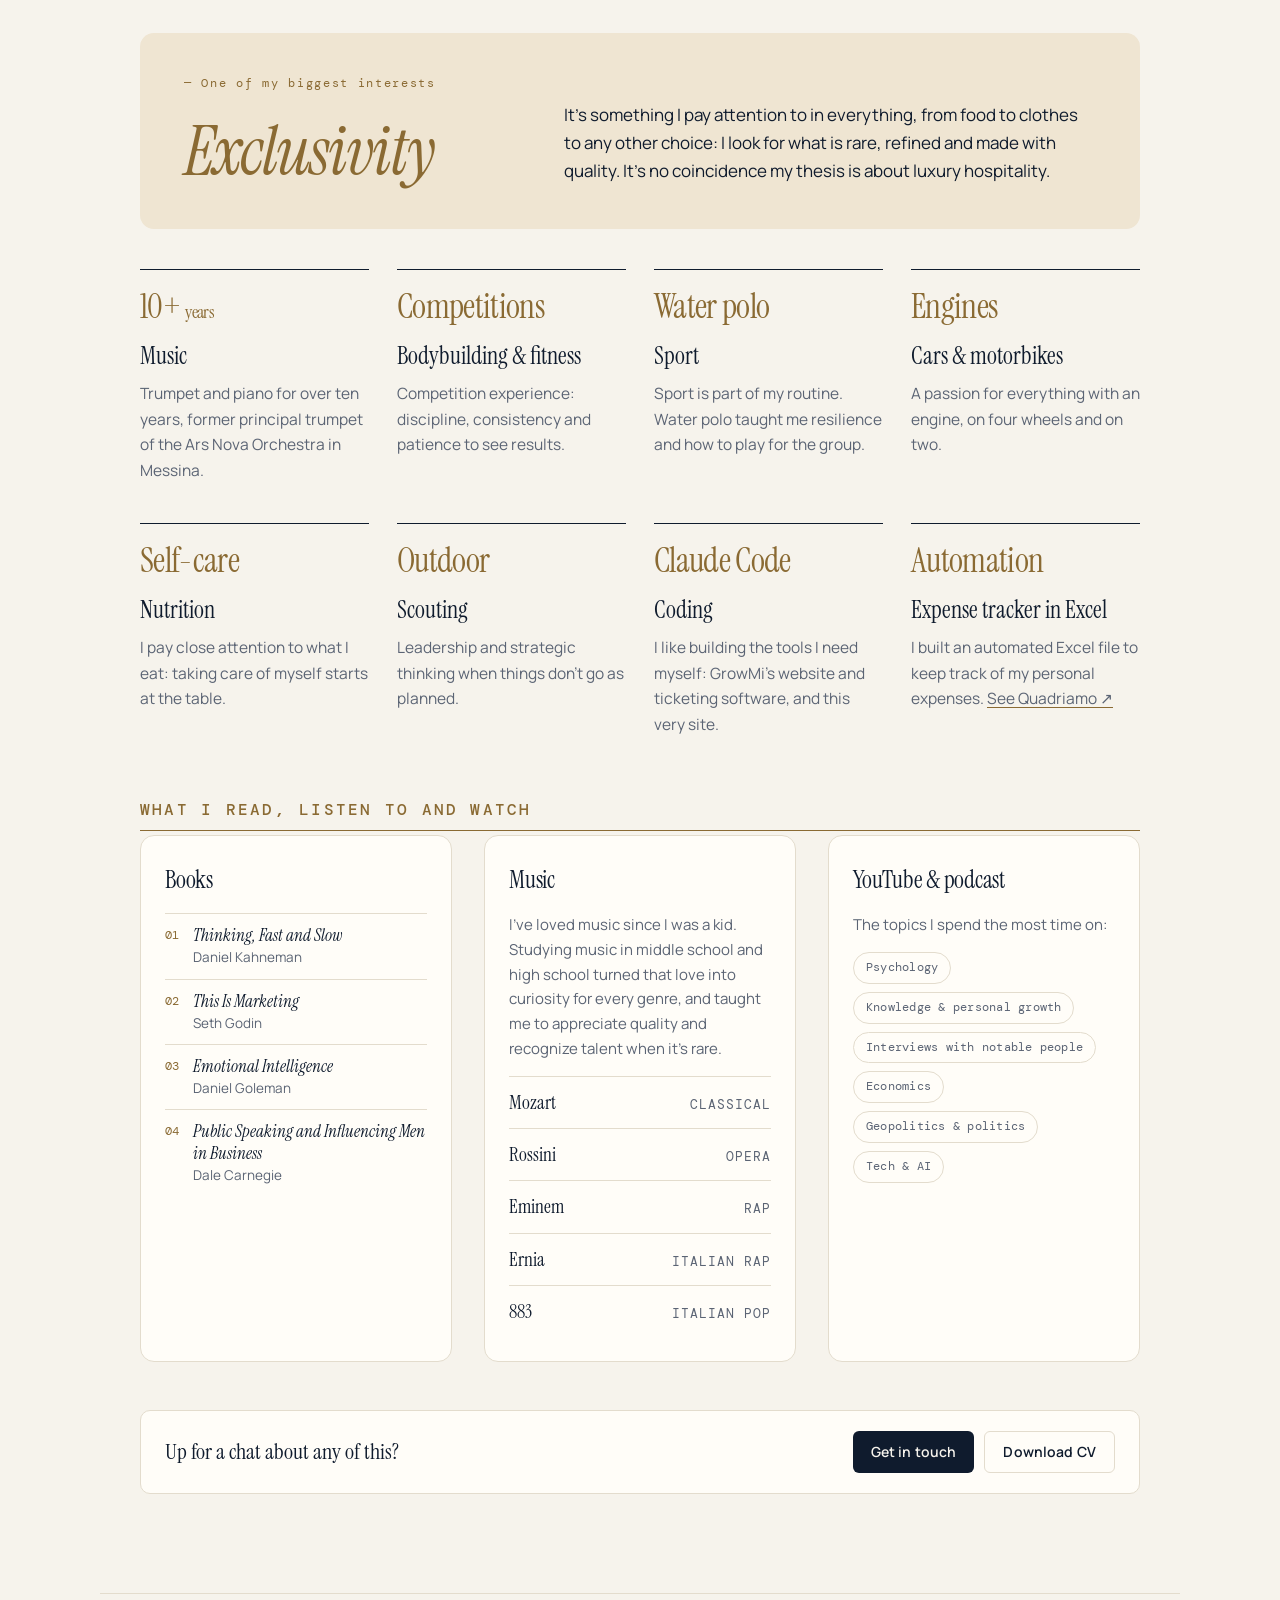
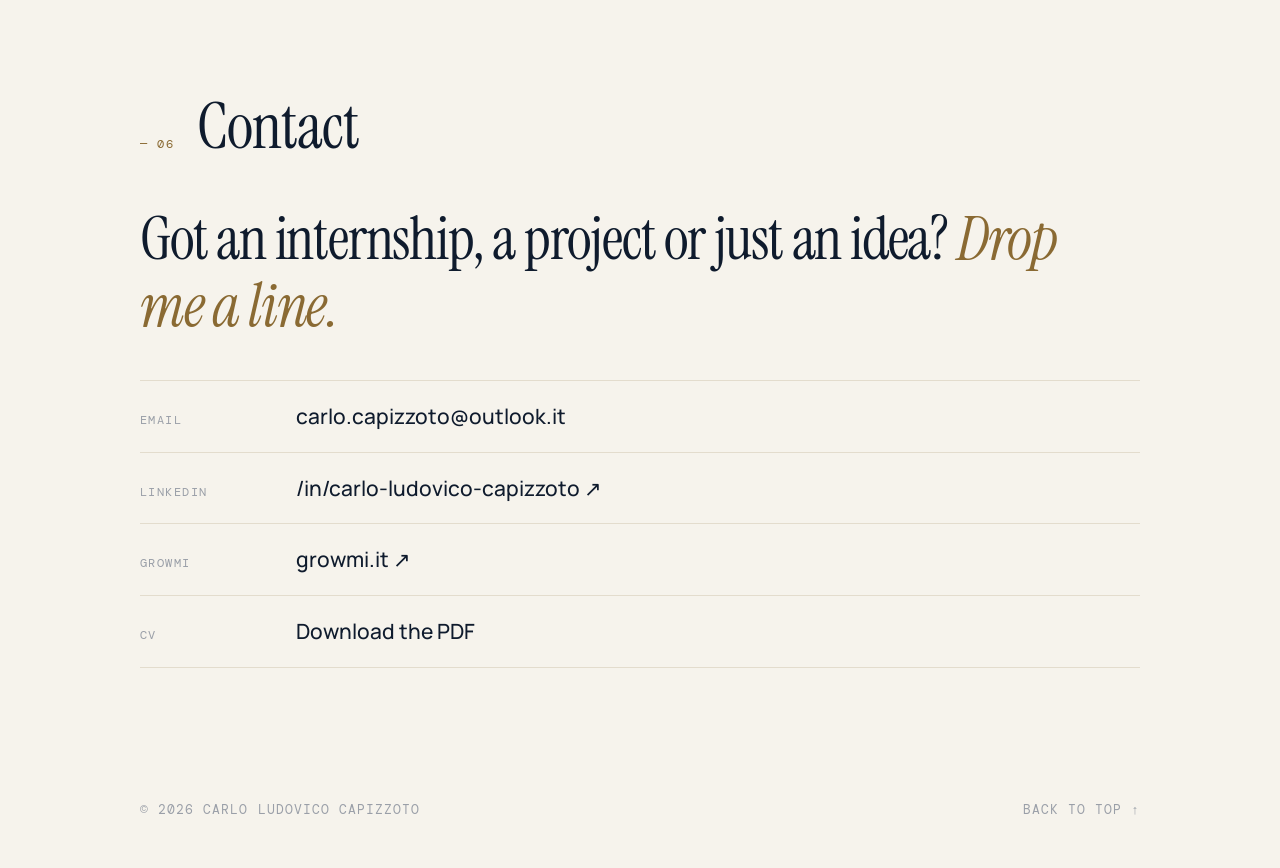
==== commit e1c14905: "Fascia 'Studied & worked with' e invito al contatto in fondo alle sezioni Co-Authored-By: Claude Opu" ====
--- a/index.html
+++ b/index.html
@@ -42,7 +42,7 @@
   <link rel="preconnect" href="https://fonts.googleapis.com">
   <link rel="preconnect" href="https://fonts.gstatic.com" crossorigin>
   <link href="https://fonts.googleapis.com/css2?family=Instrument+Serif:ital@0;1&family=Manrope:wght@400;500;600;700&family=DM+Mono:wght@400;500&display=swap" rel="stylesheet">
-  <link rel="stylesheet" href="styles.css?v=202610071608">
+  <link rel="stylesheet" href="styles.css?v=202610221022">
 
   <script type="application/ld+json">
   {
@@ -108,6 +108,17 @@
         <a class="btn btn-ghost" href="#contact" data-i18n="cta.contact">Get in touch</a>
       </div>
 
+      <div class="worked-with">
+        <p class="worked-label" data-i18n="ww.label">Studied &amp; worked with</p>
+        <ul class="worked-list">
+          <li>Bocconi University</li>
+          <li>Emlyon Business School</li>
+          <li>Villa d'Este</li>
+          <li>B.lab Bocconi</li>
+          <li>GrowMi</li>
+          <li>Costantino Tomasos Trasporti Marittimi</li>
+        </ul>
+      </div>
     </section>
 
     <!-- ABOUT -->
@@ -128,6 +139,13 @@
           <img src="photo.jpg" alt="Photo of Carlo Ludovico Capizzoto" data-i18n-alt="about.photoAlt" width="480" height="600" loading="lazy" onerror="this.onerror=null;this.src='photo-placeholder.svg'">
         </figure>
       </div>
+      <div class="section-cta">
+        <p data-i18n="cta.about">Looking for someone like this for your team?</p>
+        <div class="section-cta-actions">
+          <a class="btn btn-primary btn-sm" href="#contact" data-i18n="cta.talk">Get in touch</a>
+          <a class="btn btn-ghost btn-sm" href="cv.pdf" download="Carlo-Ludovico-Capizzoto-CV.pdf" data-i18n="cta.cvshort">Download CV</a>
+        </div>
+      </div>
     </section>
 
     <!-- EXPERIENCE -->
@@ -315,6 +333,13 @@
             </div>
           </li>
         </ol>
+      </div>
+      <div class="section-cta">
+        <p data-i18n="cta.exp">Want the full story behind these roles?</p>
+        <div class="section-cta-actions">
+          <a class="btn btn-primary btn-sm" href="#contact" data-i18n="cta.talk">Get in touch</a>
+          <a class="btn btn-ghost btn-sm" href="cv.pdf" download="Carlo-Ludovico-Capizzoto-CV.pdf" data-i18n="cta.cvshort">Download CV</a>
+        </div>
       </div>
     </section>
 
@@ -458,6 +483,13 @@
           </ul>
         </article>
       </div>
+      <div class="section-cta">
+        <p data-i18n="cta.proj">Have a project or a role in mind?</p>
+        <div class="section-cta-actions">
+          <a class="btn btn-primary btn-sm" href="#contact" data-i18n="cta.talk">Get in touch</a>
+          <a class="btn btn-ghost btn-sm" href="cv.pdf" download="Carlo-Ludovico-Capizzoto-CV.pdf" data-i18n="cta.cvshort">Download CV</a>
+        </div>
+      </div>
     </section>
 
     <!-- SKILLS -->
@@ -522,6 +554,13 @@
             <li>LVMH Certificate <span class="muted-date">· 2023</span></li>
             <li data-i18n="skills.lifeguard">Lifeguard license · 2021</li>
           </ul>
+        </div>
+      </div>
+      <div class="section-cta">
+        <p data-i18n="cta.skills">Need these skills on your team?</p>
+        <div class="section-cta-actions">
+          <a class="btn btn-primary btn-sm" href="#contact" data-i18n="cta.talk">Get in touch</a>
+          <a class="btn btn-ghost btn-sm" href="cv.pdf" download="Carlo-Ludovico-Capizzoto-CV.pdf" data-i18n="cta.cvshort">Download CV</a>
         </div>
       </div>
     </section>
@@ -618,6 +657,13 @@
           </div>
         </div>
       </div>
+      <div class="section-cta">
+        <p data-i18n="cta.int">Up for a chat about any of this?</p>
+        <div class="section-cta-actions">
+          <a class="btn btn-primary btn-sm" href="#contact" data-i18n="cta.talk">Get in touch</a>
+          <a class="btn btn-ghost btn-sm" href="cv.pdf" download="Carlo-Ludovico-Capizzoto-CV.pdf" data-i18n="cta.cvshort">Download CV</a>
+        </div>
+      </div>
     </section>
 
     <!-- CONTACT -->
@@ -653,6 +699,6 @@
     <p><a href="#top" data-i18n="footer.top">Back to top ↑</a></p>
   </footer>
 
-  <script src="main.js?v=202610091104" defer></script>
+  <script src="main.js?v=202610221022" defer></script>
 </body>
 </html>
--- a/styles.css
+++ b/styles.css
@@ -531,3 +531,17 @@
   border-bottom: 1px solid var(--accent);
   margin-bottom: 4px !important;
 }
+
+/* Fascia "Studied & worked with" */
+.worked-with { margin-top: clamp(48px, 8vh, 80px); padding-top: 28px; border-top: 1px solid var(--line); }
+.worked-label { margin: 0 0 16px; font-family: var(--mono); font-size: 12px; letter-spacing: .14em; text-transform: uppercase; color: var(--muted); }
+.worked-list { list-style: none; margin: 0; padding: 0; display: flex; flex-wrap: wrap; gap: 14px 40px; align-items: baseline; }
+.worked-list li { font-family: var(--serif); font-size: clamp(20px, 2.2vw, 26px); color: var(--muted); letter-spacing: -.005em; }
+
+/* Invito al contatto in fondo alle sezioni */
+.section-cta { display: flex; align-items: center; justify-content: space-between; gap: 16px 24px; flex-wrap: wrap;
+  margin-top: 48px; padding: 20px 24px; border: 1px solid var(--line); border-radius: 10px; background: var(--surface); }
+.section-cta p { margin: 0; font-family: var(--serif); font-size: 22px; color: var(--text); }
+.section-cta-actions { display: flex; gap: 10px; flex-wrap: wrap; }
+.btn-sm { height: 42px; padding: 0 18px; font-size: 14px; }
+@media (max-width: 520px) { .section-cta-actions, .section-cta-actions .btn { width: 100%; } }
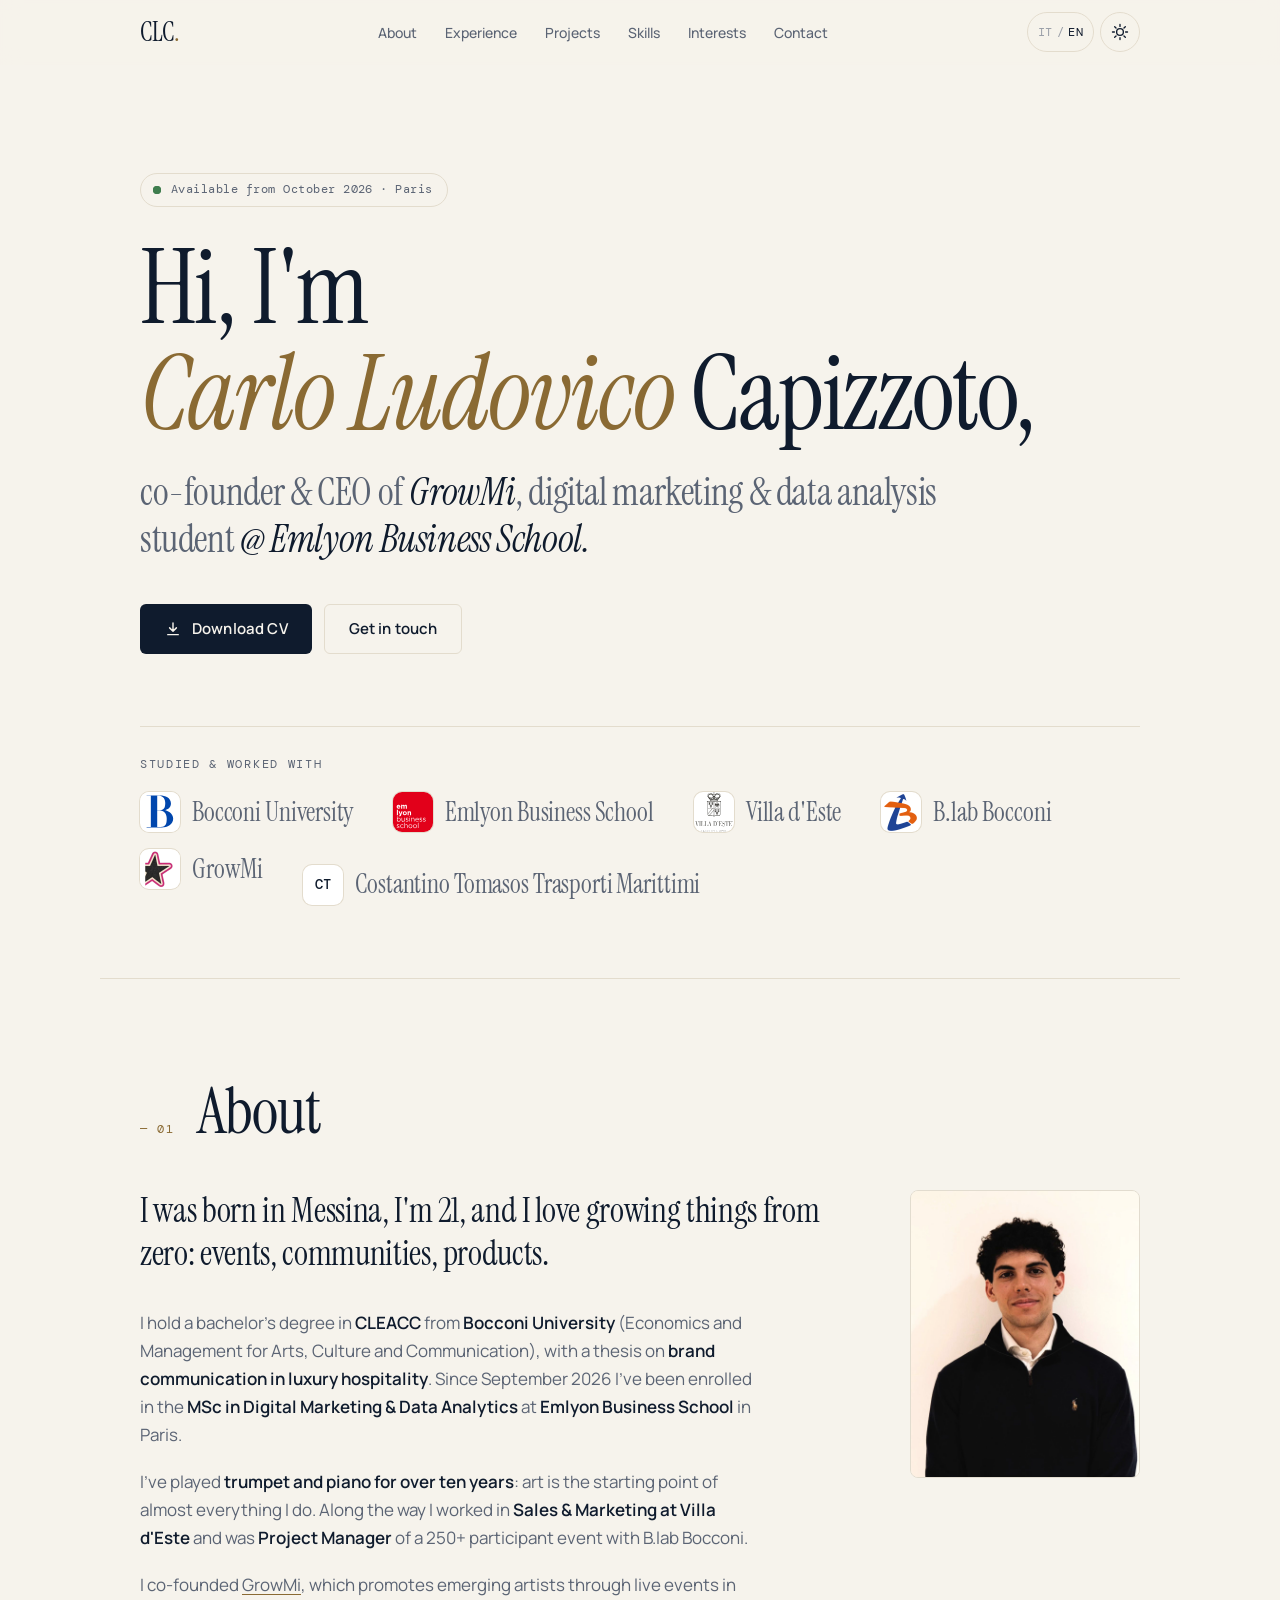
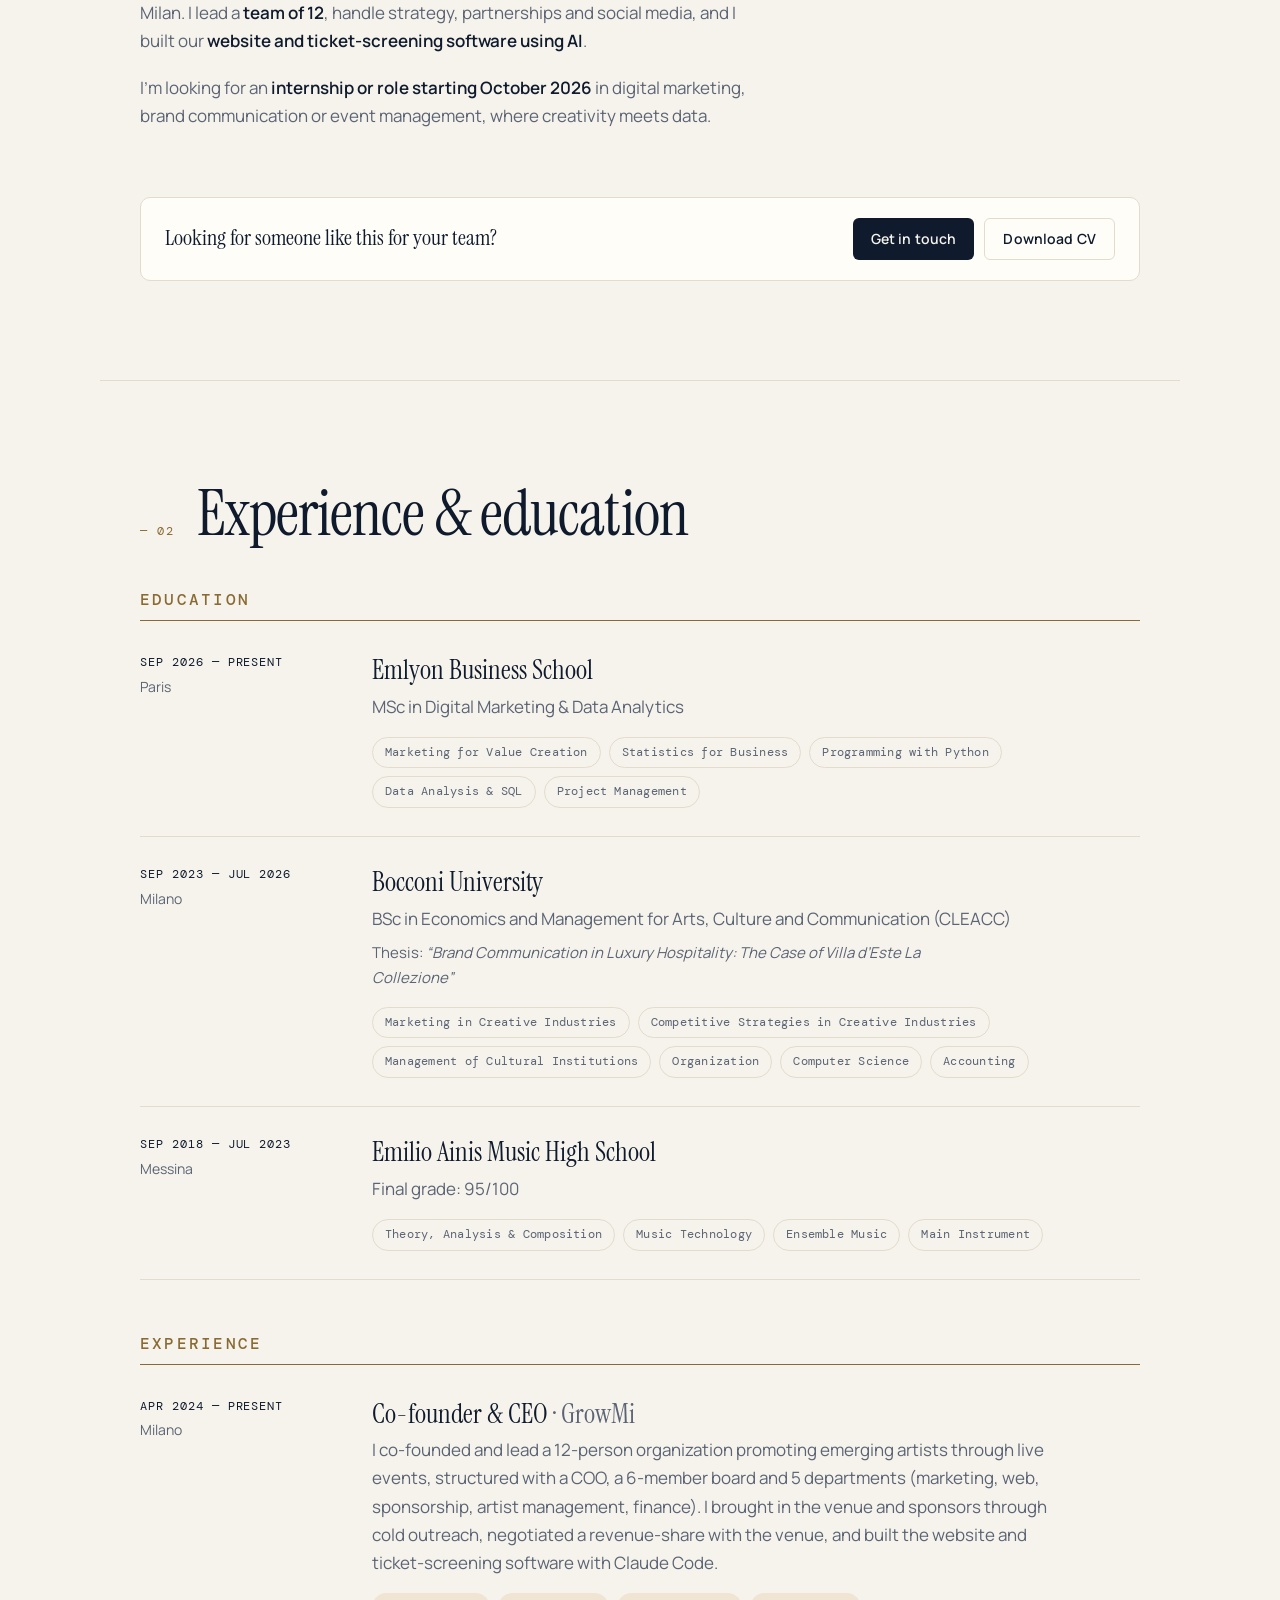
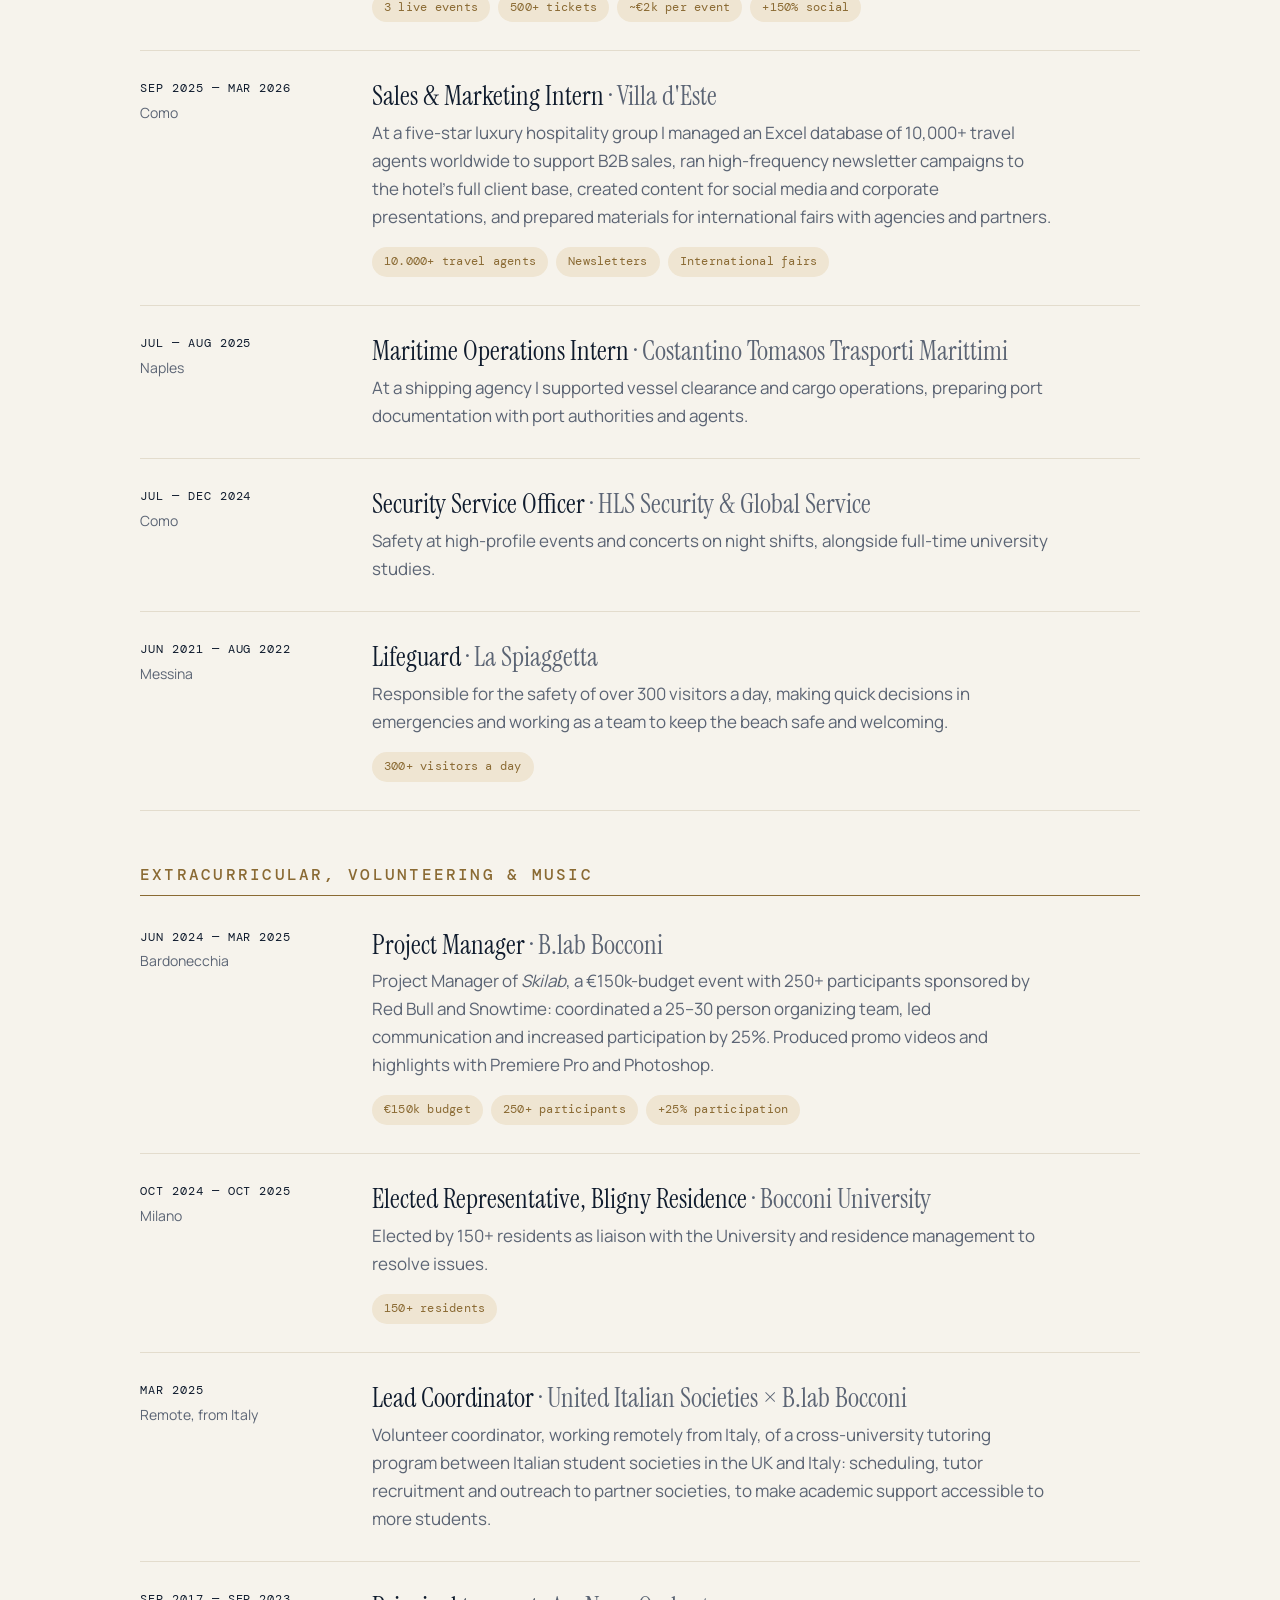
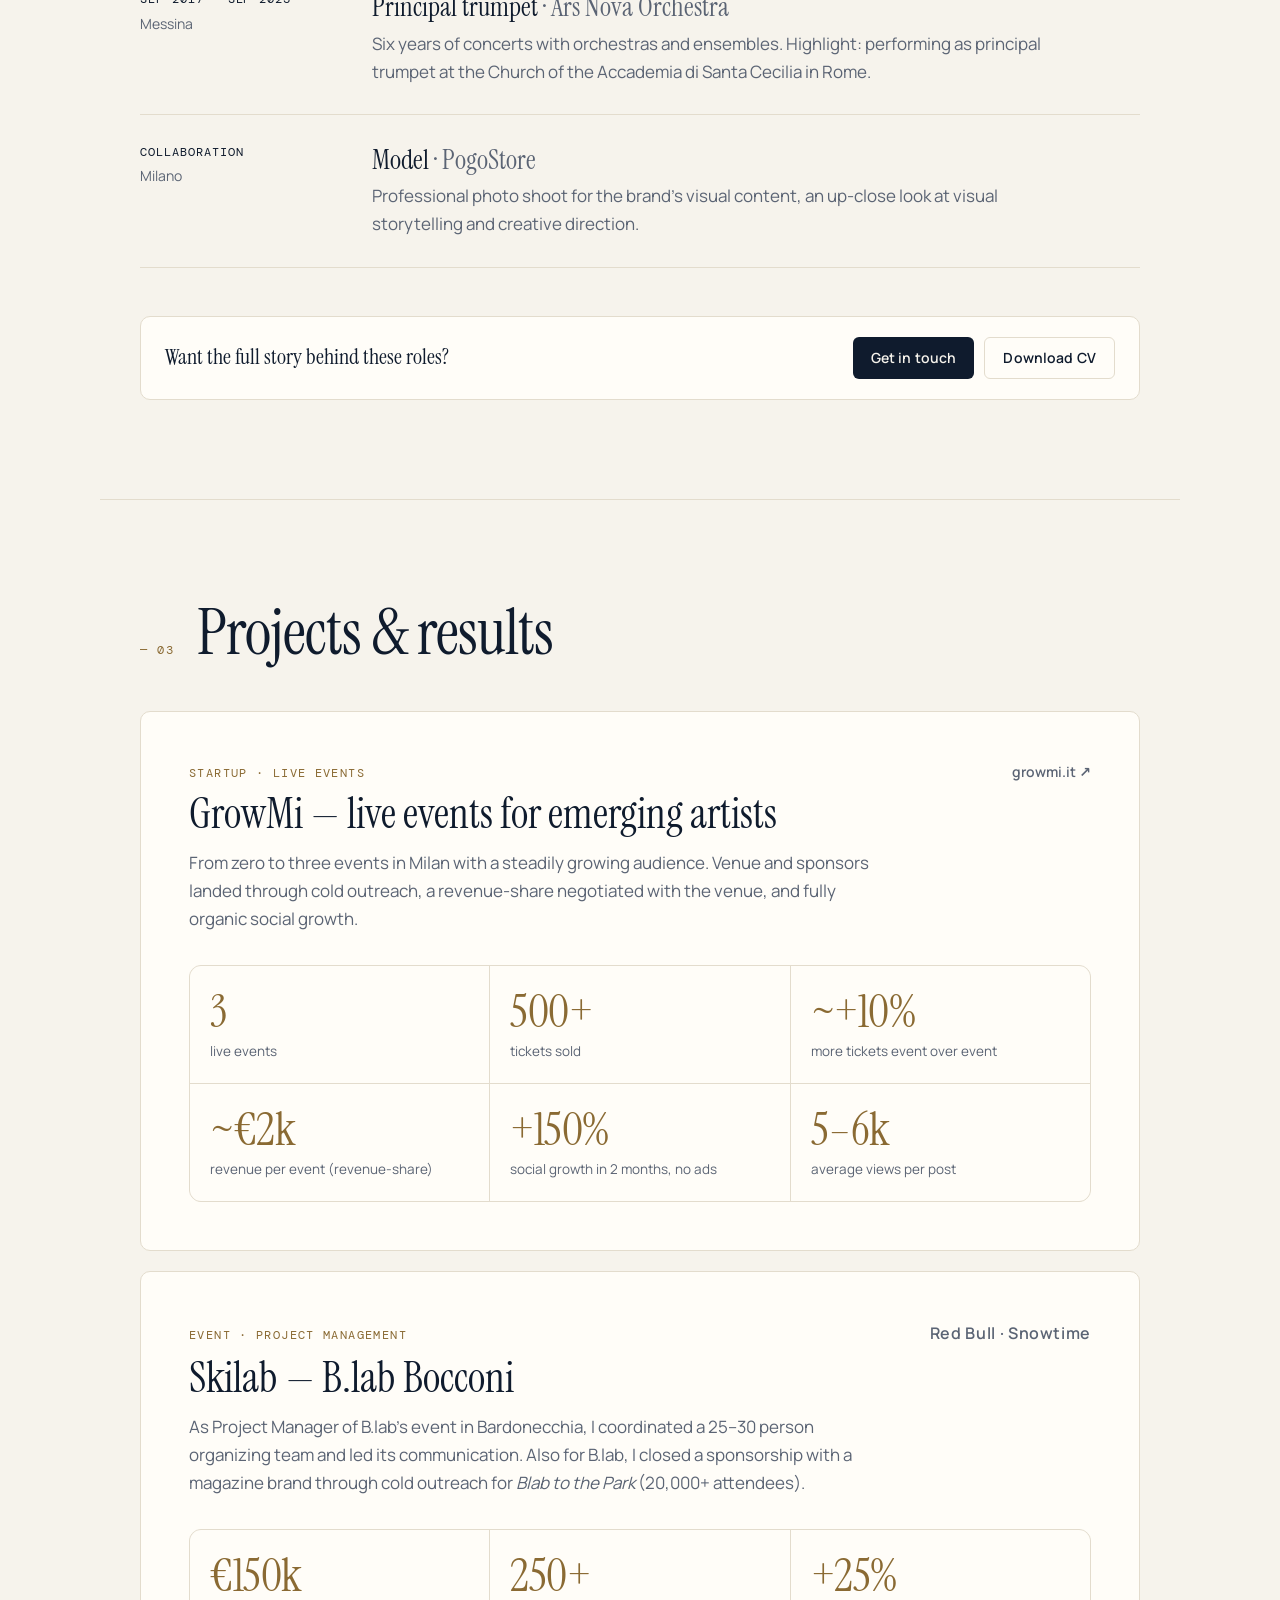
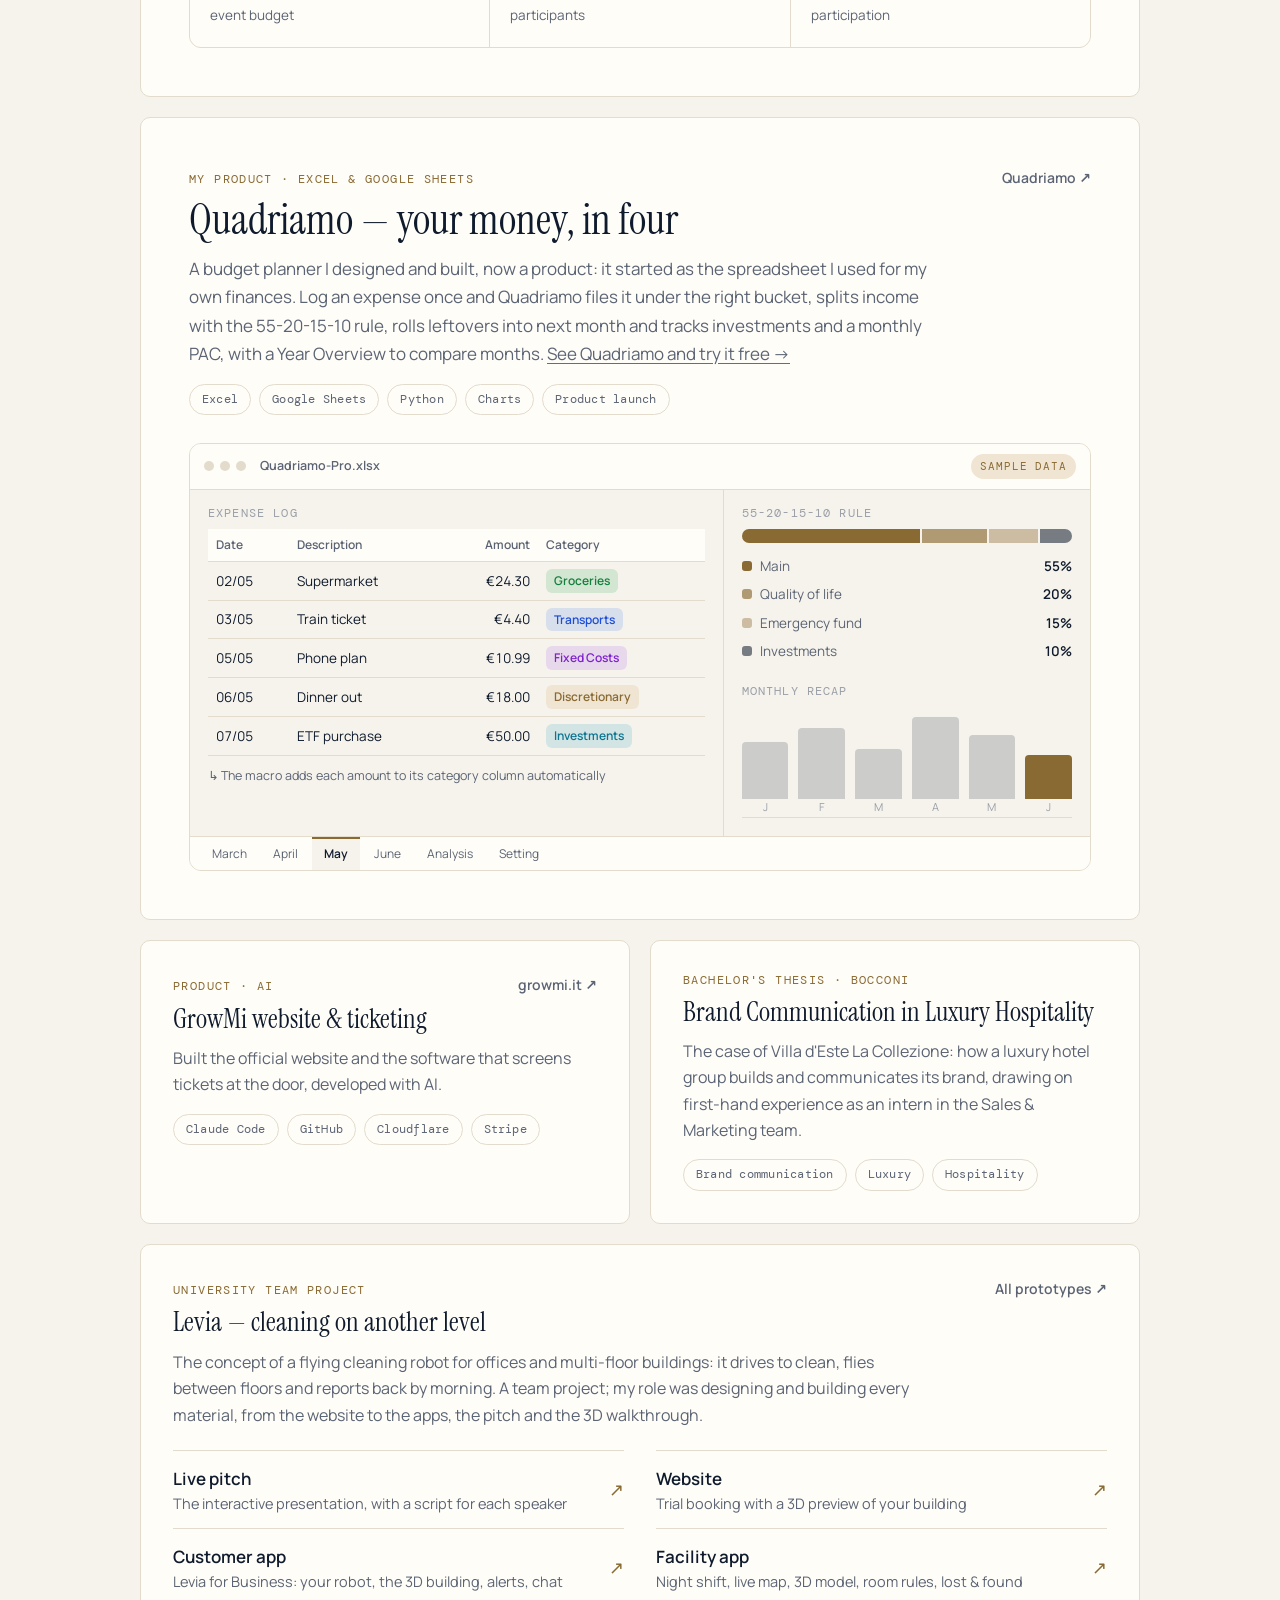
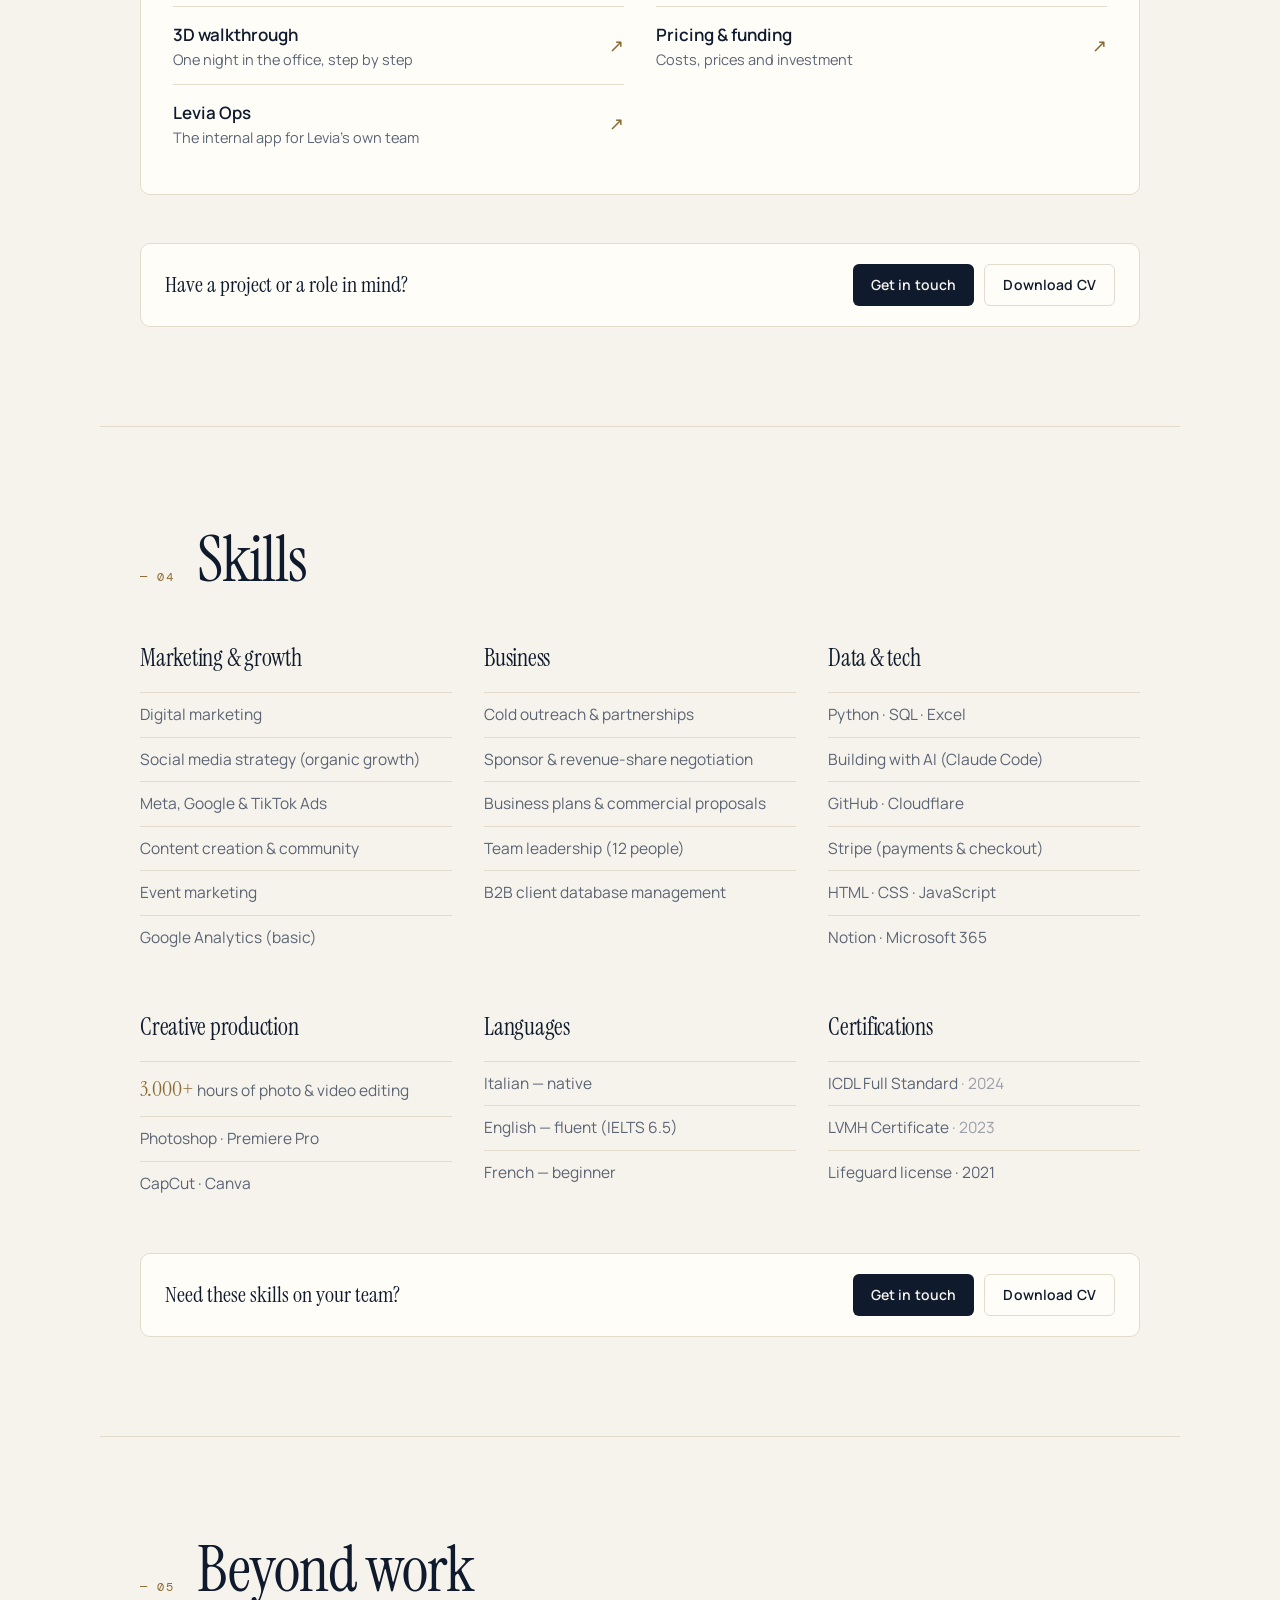
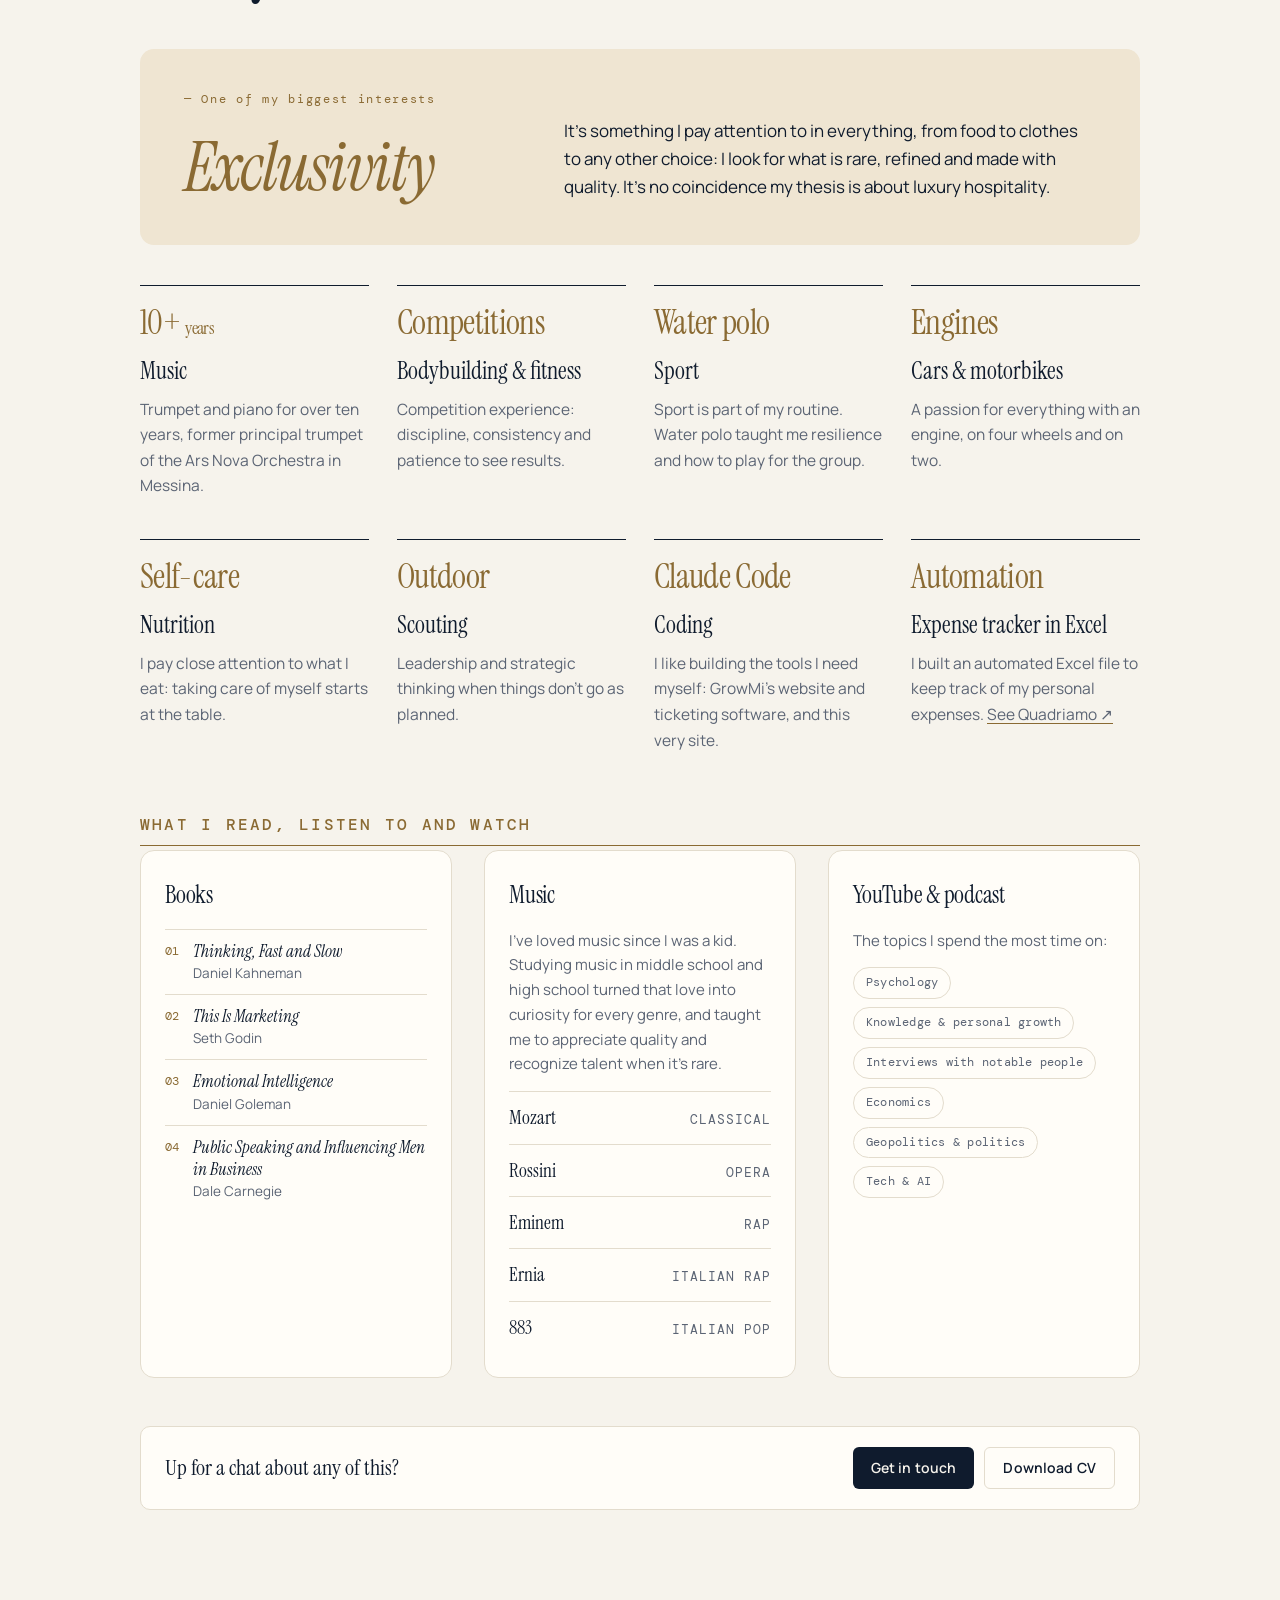
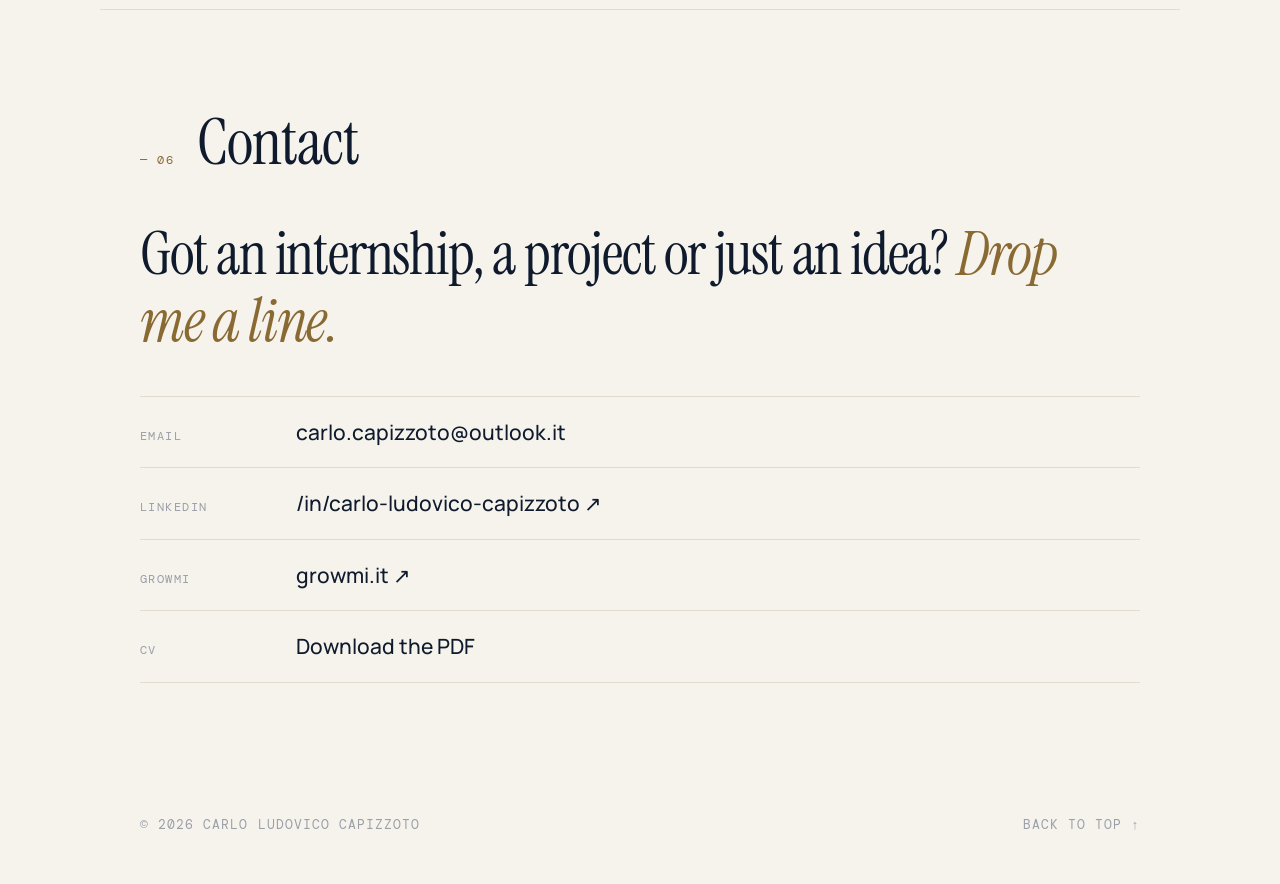
==== commit 4f86b6ca: "Loghi ufficiali accanto ai nomi in 'Studied & worked with' Co-Authored-By: Claude Opus 5.5 <noreply@" ====
--- a/index.html
+++ b/index.html
@@ -42,7 +42,7 @@
   <link rel="preconnect" href="https://fonts.googleapis.com">
   <link rel="preconnect" href="https://fonts.gstatic.com" crossorigin>
   <link href="https://fonts.googleapis.com/css2?family=Instrument+Serif:ital@0;1&family=Manrope:wght@400;500;600;700&family=DM+Mono:wght@400;500&display=swap" rel="stylesheet">
-  <link rel="stylesheet" href="styles.css?v=202610221022">
+  <link rel="stylesheet" href="styles.css?v=202610221034">
 
   <script type="application/ld+json">
   {
@@ -111,12 +111,12 @@
       <div class="worked-with">
         <p class="worked-label" data-i18n="ww.label">Studied &amp; worked with</p>
         <ul class="worked-list">
-          <li>Bocconi University</li>
-          <li>Emlyon Business School</li>
-          <li>Villa d'Este</li>
-          <li>B.lab Bocconi</li>
-          <li>GrowMi</li>
-          <li>Costantino Tomasos Trasporti Marittimi</li>
+          <li><span class="ww-logo"><img src="img/logos/bocconi.svg" alt="" width="40" height="40" loading="lazy"></span><span>Bocconi University</span></li>
+          <li><span class="ww-logo"><img src="img/logos/emlyon.svg" alt="" width="40" height="40" loading="lazy"></span><span>Emlyon Business School</span></li>
+          <li><span class="ww-logo"><img src="img/logos/villadeste.svg" alt="" width="40" height="40" loading="lazy"></span><span>Villa d'Este</span></li>
+          <li><span class="ww-logo"><img src="img/logos/blab.png" alt="" width="40" height="40" loading="lazy"></span><span>B.lab Bocconi</span></li>
+          <li><span class="ww-logo"><img src="img/logos/growmi.png" alt="" width="40" height="40" loading="lazy"></span><span>GrowMi</span></li>
+          <li><span class="ww-logo ww-mono" aria-hidden="true">CT</span><span>Costantino Tomasos Trasporti Marittimi</span></li>
         </ul>
       </div>
     </section>
--- a/styles.css
+++ b/styles.css
@@ -545,3 +545,10 @@
 .section-cta-actions { display: flex; gap: 10px; flex-wrap: wrap; }
 .btn-sm { height: 42px; padding: 0 18px; font-size: 14px; }
 @media (max-width: 520px) { .section-cta-actions, .section-cta-actions .btn { width: 100%; } }
+
+/* Loghi accanto ai nomi della fascia "Studied & worked with" */
+.worked-list li { display: inline-flex; align-items: center; gap: 12px; }
+.ww-logo { width: 40px; height: 40px; flex: none; display: inline-flex; align-items: center; justify-content: center;
+  background: #ffffff; border-radius: 9px; overflow: hidden; box-shadow: 0 0 0 1px var(--line); }
+.ww-logo img { width: 100%; height: 100%; object-fit: contain; display: block; }
+.ww-mono { font-family: var(--mono); font-size: 14px; font-weight: 500; color: #0f1b2d; letter-spacing: .04em; }
